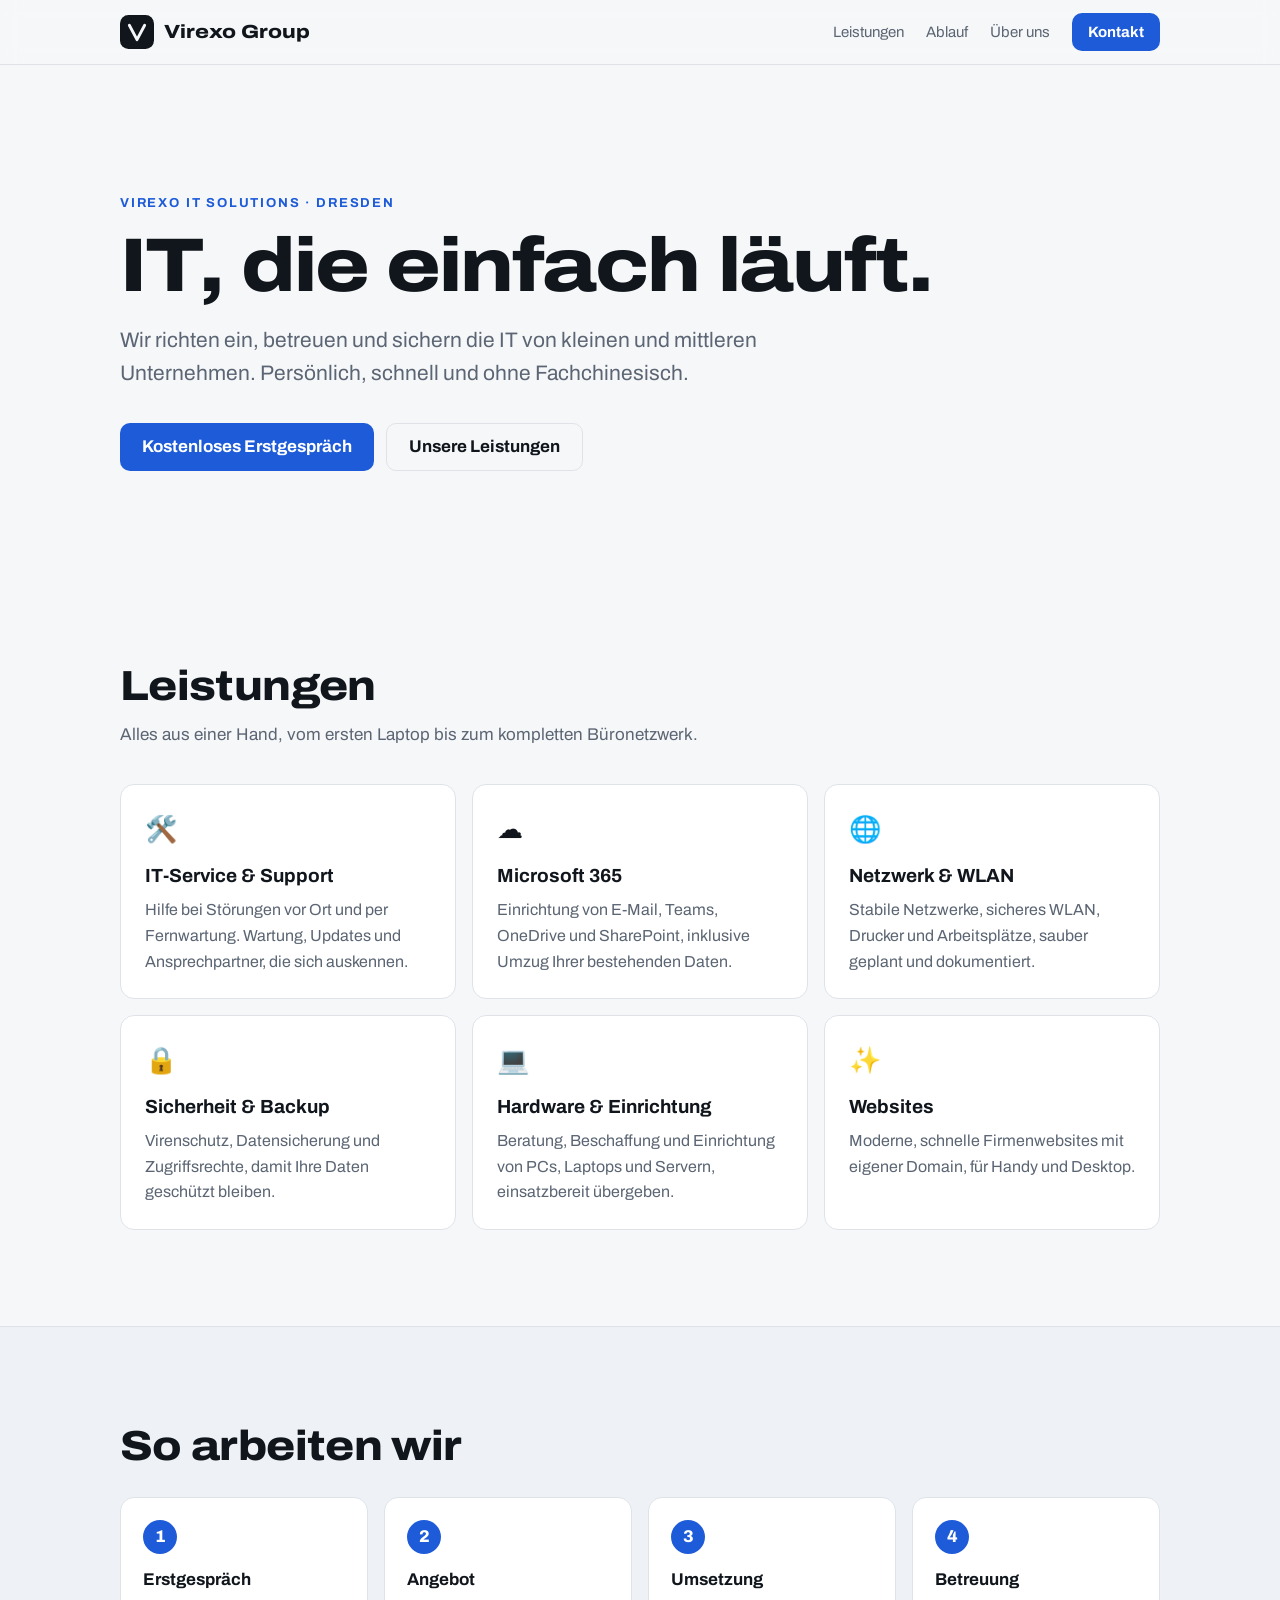
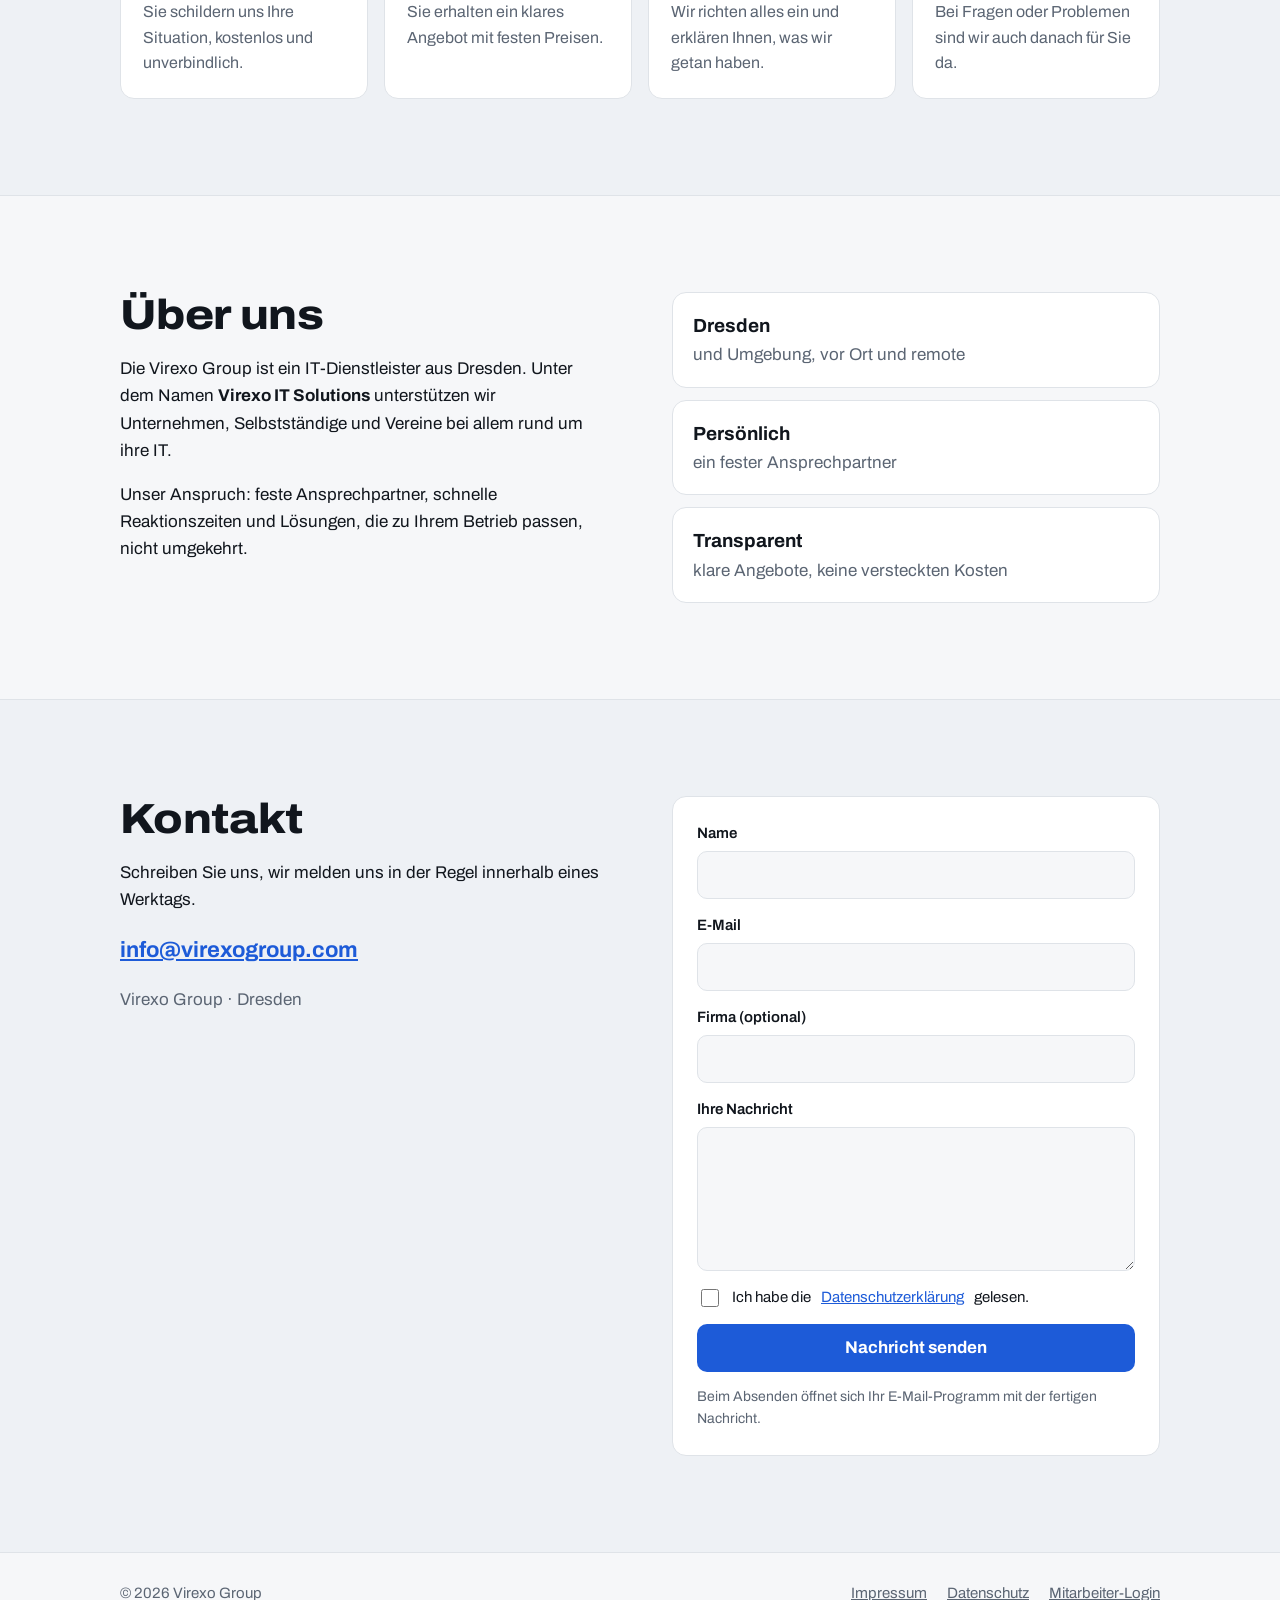
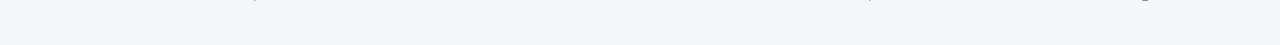
==== index.html @ 40309803 "Firmenwebsite Virexo Group Co-Authored-By: Claude Opus 5.5 <noreply@anthropic.com>" ====
<!doctype html>
<html lang="de">
<head>
<meta charset="utf-8">
<meta name="viewport" content="width=device-width, initial-scale=1">
<title>Virexo Group · IT-Lösungen aus Dresden</title>
<meta name="description" content="Virexo Group aus Dresden: IT-Service, Microsoft 365, Netzwerke und Websites für kleine und mittlere Unternehmen.">
<link rel="icon" href="data:image/svg+xml,%3Csvg xmlns='http://www.w3.org/2000/svg' viewBox='0 0 40 40'%3E%3Crect width='40' height='40' rx='10' fill='%2311161d'/%3E%3Cpath d='M11 12l9 17 9-17' fill='none' stroke='%23fff' stroke-width='3.4' stroke-linecap='round' stroke-linejoin='round'/%3E%3C/svg%3E">
<link rel="preconnect" href="https://fonts.googleapis.com"><link rel="preconnect" href="https://fonts.gstatic.com" crossorigin>
<link href="https://fonts.googleapis.com/css2?family=Archivo:wdth,wght@100..125,400..800&display=swap" rel="stylesheet">
<link rel="stylesheet" href="style.css">
</head>
<body>
<header class="nav">
  <div class="wrap nav-in">
    <a class="logo" href="#top" aria-label="Virexo Group Startseite">
      <svg viewBox="0 0 40 40" aria-hidden="true"><rect width="40" height="40" rx="10" fill="currentColor"/><path d="M11 12l9 17 9-17" fill="none" stroke="var(--bg)" stroke-width="3.4" stroke-linecap="round" stroke-linejoin="round"/></svg>
      <b>Virexo Group</b>
    </a>
    <nav aria-label="Hauptmenü">
      <a href="#leistungen">Leistungen</a>
      <a href="#ablauf">Ablauf</a>
      <a href="#ueber">Über uns</a>
      <a class="btn btn-sm" href="#kontakt">Kontakt</a>
    </nav>
  </div>
</header>

<main id="top">
  <section class="hero">
    <div class="wrap">
      <p class="eyebrow">Virexo IT Solutions · Dresden</p>
      <h1>IT, die einfach läuft.</h1>
      <p class="lead">Wir richten ein, betreuen und sichern die IT von kleinen und mittleren Unternehmen. Persönlich, schnell und ohne Fachchinesisch.</p>
      <div class="cta">
        <a class="btn" href="#kontakt">Kostenloses Erstgespräch</a>
        <a class="btn btn-ghost" href="#leistungen">Unsere Leistungen</a>
      </div>
    </div>
  </section>

  <section id="leistungen" class="sec">
    <div class="wrap">
      <h2>Leistungen</h2>
      <p class="sub">Alles aus einer Hand, vom ersten Laptop bis zum kompletten Büronetzwerk.</p>
      <div class="grid">
        <article class="card"><span class="ic" aria-hidden="true">🛠️</span><h3>IT-Service &amp; Support</h3><p>Hilfe bei Störungen vor Ort und per Fernwartung. Wartung, Updates und Ansprechpartner, die sich auskennen.</p></article>
        <article class="card"><span class="ic" aria-hidden="true">☁️</span><h3>Microsoft 365</h3><p>Einrichtung von E-Mail, Teams, OneDrive und SharePoint, inklusive Umzug Ihrer bestehenden Daten.</p></article>
        <article class="card"><span class="ic" aria-hidden="true">🌐</span><h3>Netzwerk &amp; WLAN</h3><p>Stabile Netzwerke, sicheres WLAN, Drucker und Arbeitsplätze, sauber geplant und dokumentiert.</p></article>
        <article class="card"><span class="ic" aria-hidden="true">🔒</span><h3>Sicherheit &amp; Backup</h3><p>Virenschutz, Datensicherung und Zugriffsrechte, damit Ihre Daten geschützt bleiben.</p></article>
        <article class="card"><span class="ic" aria-hidden="true">💻</span><h3>Hardware &amp; Einrichtung</h3><p>Beratung, Beschaffung und Einrichtung von PCs, Laptops und Servern, einsatzbereit übergeben.</p></article>
        <article class="card"><span class="ic" aria-hidden="true">✨</span><h3>Websites</h3><p>Moderne, schnelle Firmenwebsites mit eigener Domain, für Handy und Desktop.</p></article>
      </div>
    </div>
  </section>

  <section id="ablauf" class="sec alt">
    <div class="wrap">
      <h2>So arbeiten wir</h2>
      <ol class="steps">
        <li><b>Erstgespräch</b><span>Sie schildern uns Ihre Situation, kostenlos und unverbindlich.</span></li>
        <li><b>Angebot</b><span>Sie erhalten ein klares Angebot mit festen Preisen.</span></li>
        <li><b>Umsetzung</b><span>Wir richten alles ein und erklären Ihnen, was wir getan haben.</span></li>
        <li><b>Betreuung</b><span>Bei Fragen oder Problemen sind wir auch danach für Sie da.</span></li>
      </ol>
    </div>
  </section>

  <section id="ueber" class="sec">
    <div class="wrap split">
      <div>
        <h2>Über uns</h2>
        <p>Die Virexo Group ist ein IT-Dienstleister aus Dresden. Unter dem Namen <b>Virexo IT Solutions</b> unterstützen wir Unternehmen, Selbstständige und Vereine bei allem rund um ihre IT.</p>
        <p>Unser Anspruch: feste Ansprechpartner, schnelle Reaktionszeiten und Lösungen, die zu Ihrem Betrieb passen, nicht umgekehrt.</p>
      </div>
      <ul class="facts">
        <li><b>Dresden</b><span>und Umgebung, vor Ort und remote</span></li>
        <li><b>Persönlich</b><span>ein fester Ansprechpartner</span></li>
        <li><b>Transparent</b><span>klare Angebote, keine versteckten Kosten</span></li>
      </ul>
    </div>
  </section>

  <section id="kontakt" class="sec alt">
    <div class="wrap split">
      <div>
        <h2>Kontakt</h2>
        <p>Schreiben Sie uns, wir melden uns in der Regel innerhalb eines Werktags.</p>
        <p class="contact"><a href="mailto:info@virexogroup.com">info@virexogroup.com</a></p>
        <p class="muted">Virexo Group · Dresden</p>
      </div>
      <form id="form" class="form">
        <label>Name<input name="name" required autocomplete="name"></label>
        <label>E-Mail<input name="email" type="email" required autocomplete="email"></label>
        <label>Firma (optional)<input name="firma" autocomplete="organization"></label>
        <label>Ihre Nachricht<textarea name="nachricht" rows="5" required></textarea></label>
        <label class="check"><input type="checkbox" required> Ich habe die <a href="datenschutz.html">Datenschutzerklärung</a> gelesen.</label>
        <button class="btn" type="submit">Nachricht senden</button>
        <p class="muted small">Beim Absenden öffnet sich Ihr E-Mail-Programm mit der fertigen Nachricht.</p>
      </form>
    </div>
  </section>
</main>

<footer class="foot">
  <div class="wrap foot-in">
    <span>© <span id="jahr">2026</span> Virexo Group</span>
    <nav aria-label="Rechtliches">
      <a href="impressum.html">Impressum</a>
      <a href="datenschutz.html">Datenschutz</a>
      <a href="/office" rel="nofollow">Mitarbeiter-Login</a>
    </nav>
  </div>
</footer>

<script>
document.getElementById("jahr").textContent = new Date().getFullYear();
document.getElementById("form").addEventListener("submit", function (e) {
  e.preventDefault();
  var f = new FormData(this);
  var betreff = "Anfrage über die Website von " + f.get("name");
  var text = "Name: " + f.get("name") + "\nE-Mail: " + f.get("email") + "\nFirma: " + (f.get("firma") || "-") + "\n\n" + f.get("nachricht");
  location.href = "mailto:info@virexogroup.com?subject=" + encodeURIComponent(betreff) + "&body=" + encodeURIComponent(text);
});
</script>
</body>
</html>
---- style.css ----
:root {
  --bg: #f6f7f9; --panel: #ffffff; --ink: #11161d; --steel: #5b6573; --line: #dfe3e8;
  --it: #1d5bd8; --it-ink: #ffffff; --alt: #eef1f5;
  --font: "Archivo", "Segoe UI", system-ui, sans-serif;
  color-scheme: light;
}
@media (prefers-color-scheme: dark) {
  :root {
    --bg: #0b0e12; --panel: #141920; --ink: #eef1f5; --steel: #98a2b0; --line: #252d38;
    --it: #6ea2ff; --it-ink: #061226; --alt: #10151b; color-scheme: dark;
  }
}
*, *::before, *::after { box-sizing: border-box; }
html { scroll-behavior: smooth; scroll-padding-top: 76px; }
body { margin: 0; background: var(--bg); color: var(--ink); font: 400 17px/1.6 var(--font); -webkit-font-smoothing: antialiased; }
a { color: var(--it); }
:focus-visible { outline: 2px solid var(--it); outline-offset: 3px; }
.wrap { max-width: 1120px; margin: 0 auto; padding: 0 clamp(16px, 4vw, 40px); }

.nav { position: sticky; top: 0; z-index: 10; background: color-mix(in srgb, var(--bg) 88%, transparent); backdrop-filter: blur(10px); border-bottom: 1px solid var(--line); }
.nav-in { display: flex; align-items: center; justify-content: space-between; gap: 16px; height: 64px; }
.logo { display: flex; align-items: center; gap: 10px; color: var(--ink); text-decoration: none; }
.logo svg { width: 34px; height: 34px; }
.logo b { font-weight: 800; font-stretch: 118%; font-size: 19px; }
.nav nav { display: flex; align-items: center; gap: 22px; }
.nav nav a:not(.btn) { color: var(--steel); text-decoration: none; font-size: 15px; }
.nav nav a:not(.btn):hover { color: var(--ink); }
@media (max-width: 640px) { .nav nav a:not(.btn) { display: none; } }

.btn { display: inline-flex; align-items: center; justify-content: center; min-height: 48px; padding: 0 22px; border-radius: 10px; border: 0; background: var(--it); color: var(--it-ink); font: inherit; font-weight: 700; text-decoration: none; cursor: pointer; }
.btn:hover { filter: brightness(1.08); }
.btn-sm { min-height: 38px; padding: 0 16px; font-size: 15px; }
.btn-ghost { background: transparent; color: var(--ink); border: 1px solid var(--line); }

.hero { padding: clamp(64px, 12vw, 128px) 0 clamp(56px, 9vw, 96px); }
.eyebrow { font-size: 13px; font-weight: 700; letter-spacing: .14em; text-transform: uppercase; color: var(--it); margin: 0 0 14px; }
h1 { font-weight: 800; font-stretch: 116%; font-size: clamp(40px, 7vw, 76px); line-height: 1; letter-spacing: -.025em; margin: 0 0 20px; }
.lead { font-size: clamp(18px, 2.2vw, 21px); color: var(--steel); max-width: 56ch; margin: 0 0 32px; }
.cta { display: flex; flex-wrap: wrap; gap: 12px; }

.sec { padding: clamp(56px, 9vw, 96px) 0; }
.alt { background: var(--alt); border-block: 1px solid var(--line); }
h2 { font-weight: 800; font-stretch: 112%; font-size: clamp(30px, 4vw, 42px); line-height: 1.1; letter-spacing: -.015em; margin: 0 0 12px; }
.sub { color: var(--steel); margin: 0 0 36px; max-width: 60ch; }

.grid { display: grid; grid-template-columns: repeat(auto-fill, minmax(min(300px, 100%), 1fr)); gap: 16px; }
.card { background: var(--panel); border: 1px solid var(--line); border-radius: 14px; padding: 24px; }
.card .ic { font-size: 26px; }
.card h3 { margin: 10px 0 6px; font-size: 19px; }
.card p { margin: 0; color: var(--steel); font-size: 16px; }

.steps { list-style: none; counter-reset: s; padding: 0; margin: 28px 0 0; display: grid; grid-template-columns: repeat(auto-fit, minmax(min(220px, 100%), 1fr)); gap: 16px; }
.steps li { counter-increment: s; background: var(--panel); border: 1px solid var(--line); border-radius: 14px; padding: 22px; display: flex; flex-direction: column; gap: 6px; }
.steps li::before { content: counter(s); width: 34px; height: 34px; border-radius: 50%; background: var(--it); color: var(--it-ink); display: grid; place-items: center; font-weight: 800; margin-bottom: 6px; }
.steps span { color: var(--steel); font-size: 16px; }

.split { display: grid; grid-template-columns: repeat(auto-fit, minmax(min(380px, 100%), 1fr)); gap: clamp(28px, 5vw, 64px); align-items: start; }
.facts { list-style: none; padding: 0; margin: 0; display: grid; gap: 12px; }
.facts li { background: var(--panel); border: 1px solid var(--line); border-radius: 14px; padding: 18px 20px; display: flex; flex-direction: column; }
.facts b { font-size: 19px; }
.facts span { color: var(--steel); }

.contact { font-size: 22px; font-weight: 700; margin: 20px 0 6px; }
.muted { color: var(--steel); }
.small { font-size: 14px; margin: 0; }
.form { background: var(--panel); border: 1px solid var(--line); border-radius: 14px; padding: 24px; display: grid; gap: 14px; }
.form label { display: grid; gap: 6px; font-size: 15px; font-weight: 600; }
.form input, .form textarea { font: inherit; font-weight: 400; color: var(--ink); background: var(--bg); border: 1px solid var(--line); border-radius: 10px; padding: 11px 12px; width: 100%; }
.form input:focus, .form textarea:focus { outline: none; border-color: var(--it); }
.form .check { display: flex; gap: 10px; align-items: flex-start; font-weight: 400; }
.form .check input { width: 18px; height: 18px; margin-top: 4px; flex: none; }

.foot { padding: 28px 0 40px; color: var(--steel); font-size: 15px; }
.foot-in { display: flex; flex-wrap: wrap; justify-content: space-between; gap: 12px; }
.foot nav { display: flex; flex-wrap: wrap; gap: 20px; }
.foot a { color: var(--steel); }

.legal { padding: 56px 0 80px; max-width: 760px; }
.legal h1 { font-size: clamp(34px, 5vw, 48px); }
.legal h2 { font-size: 22px; margin-top: 32px; }
.todo { background: #fff3cd; color: #6b4e00; padding: 0 4px; border-radius: 4px; }
@media (prefers-color-scheme: dark) { .todo { background: #3a2f12; color: #f3c969; } }
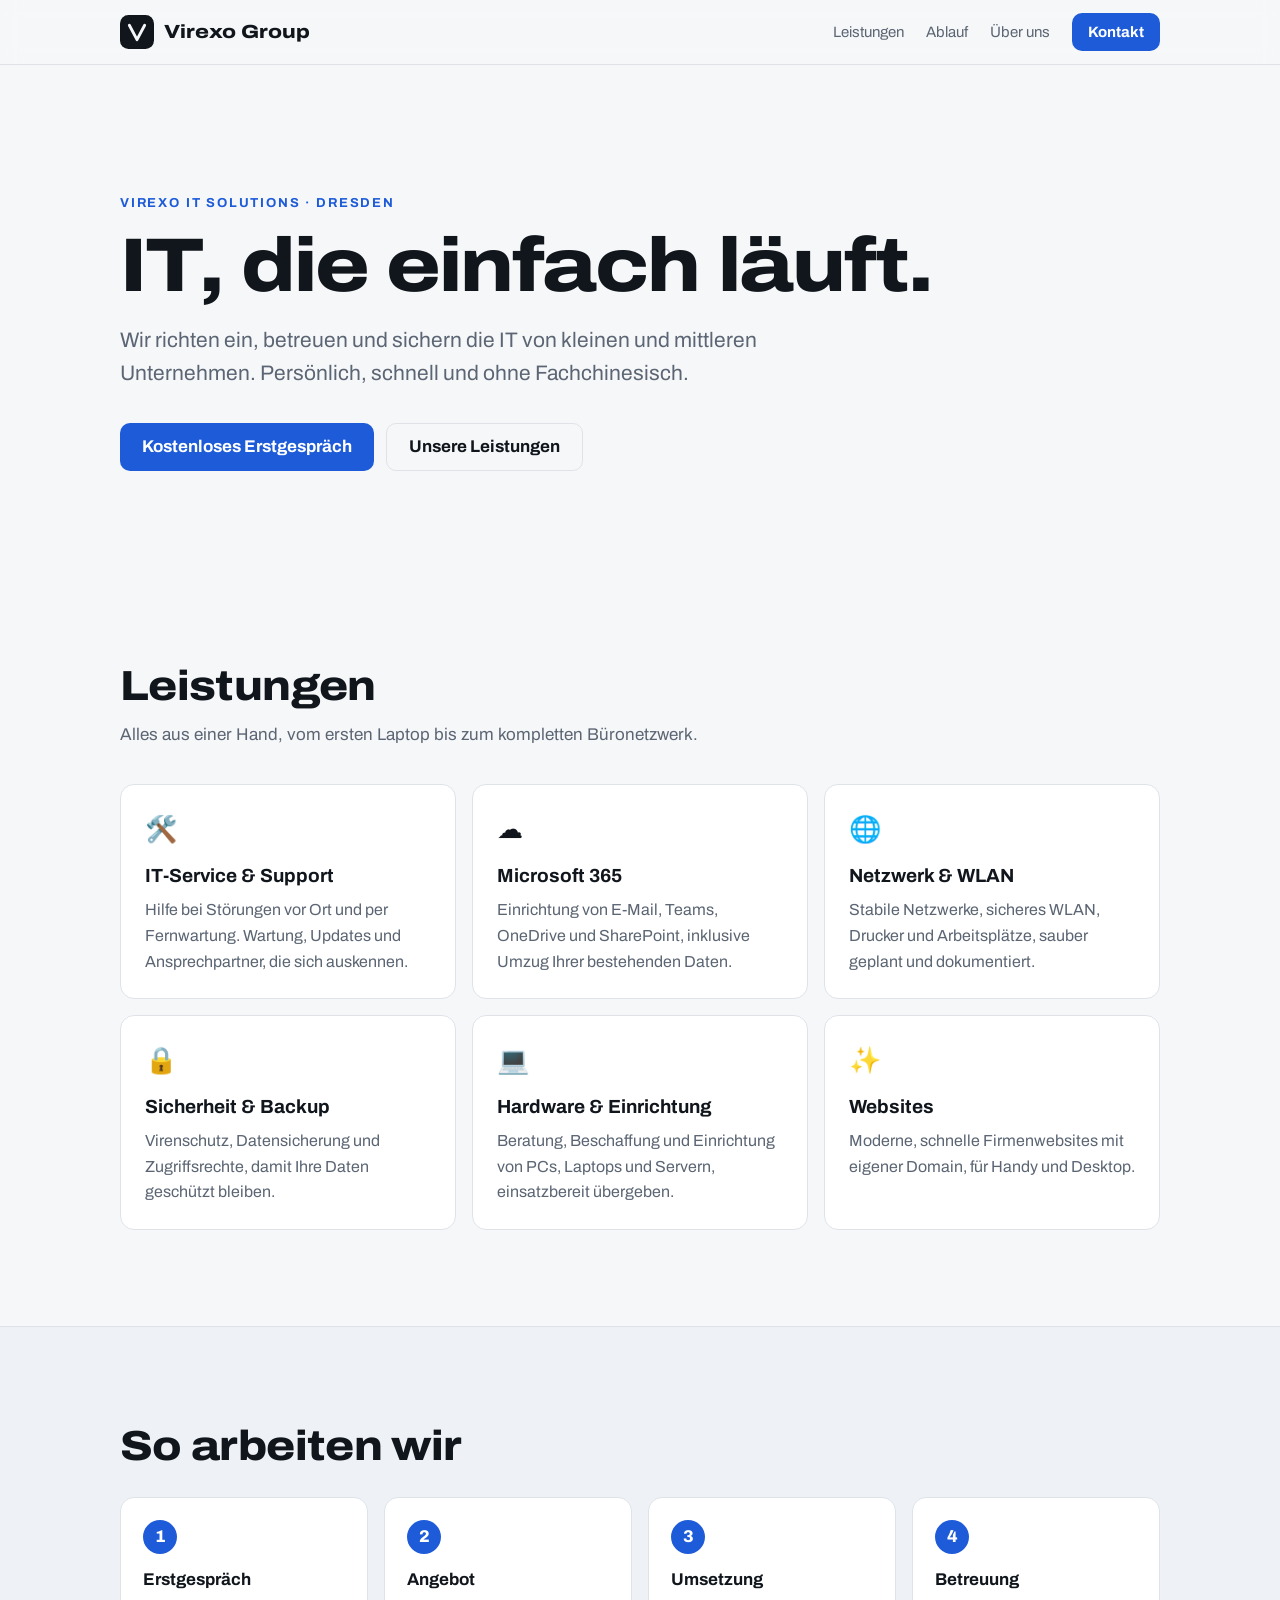
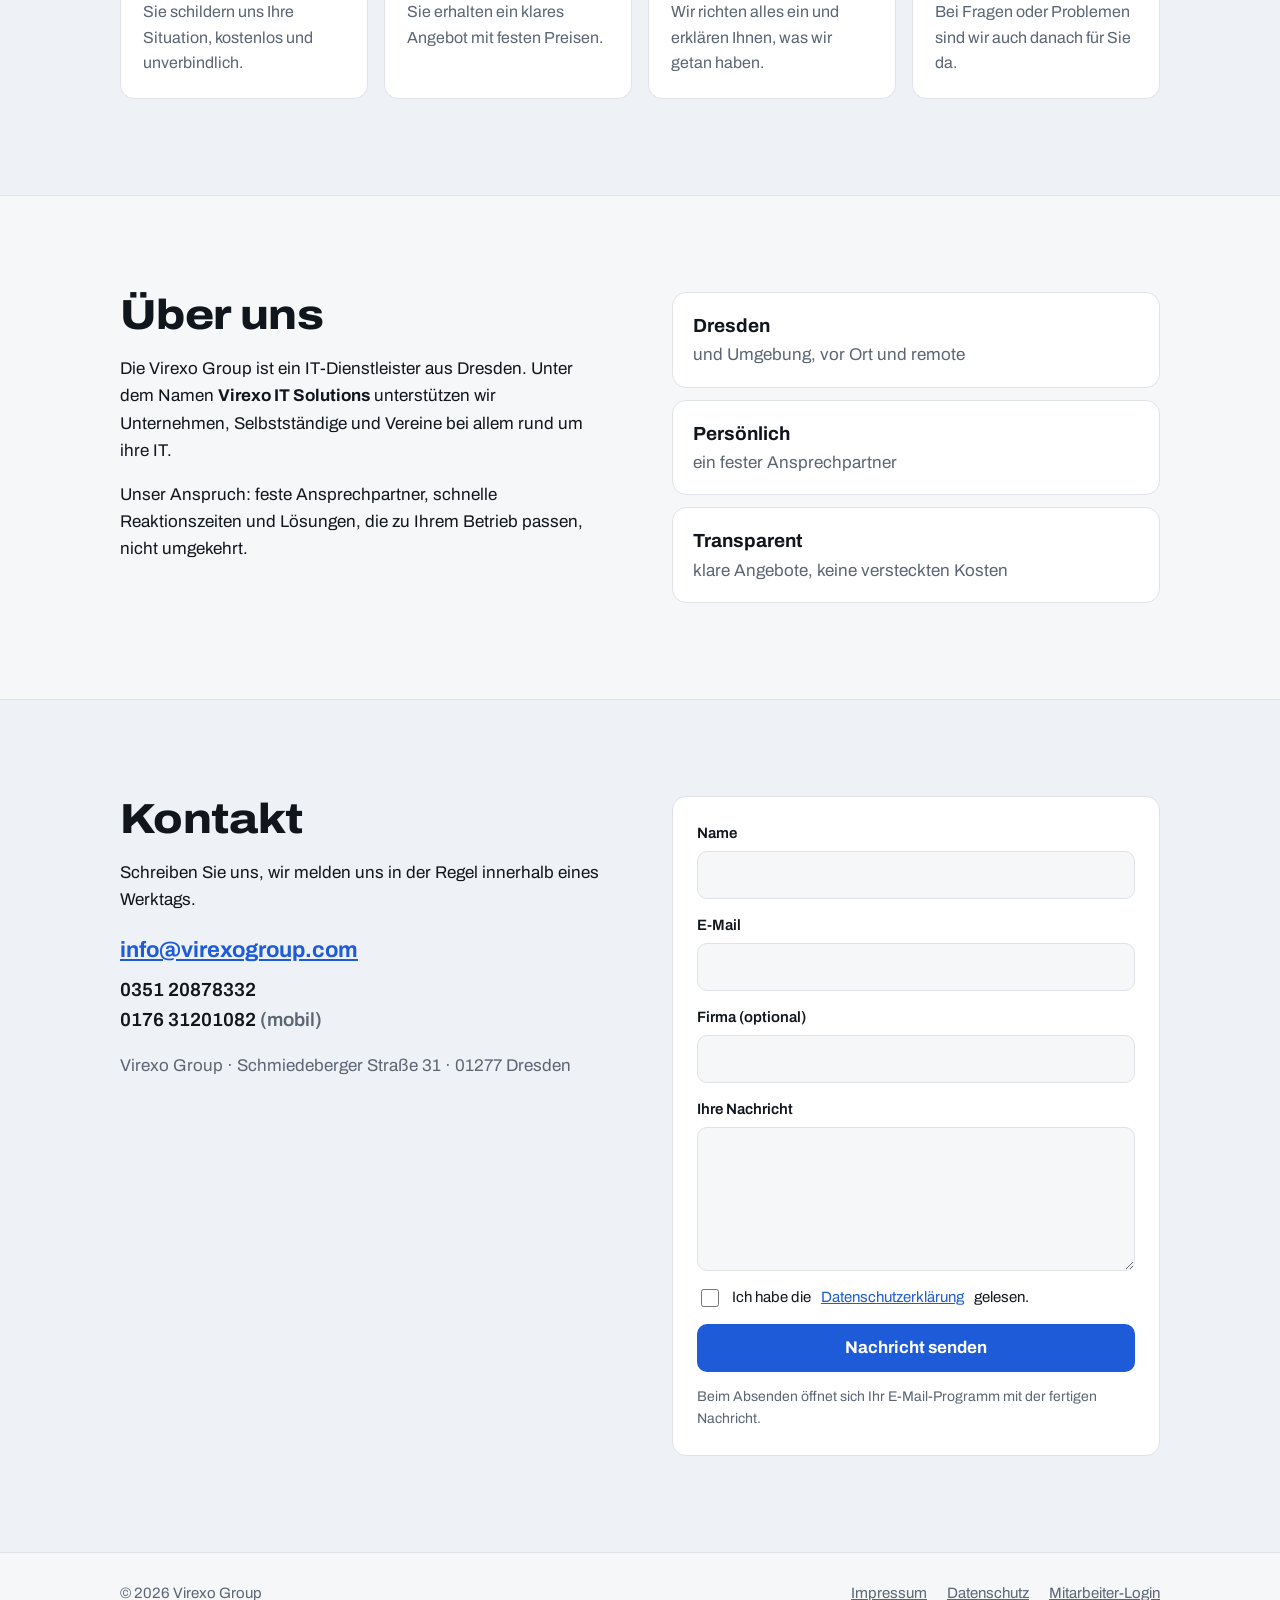
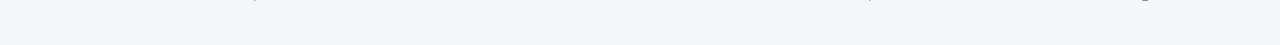
==== commit a6d06687: "Telefonnummern ergänzt Co-Authored-By: Claude Opus 5.5 <noreply@anthropic.com>" ====
--- a/index.html
+++ b/index.html
@@ -87,7 +87,8 @@
         <h2>Kontakt</h2>
         <p>Schreiben Sie uns, wir melden uns in der Regel innerhalb eines Werktags.</p>
         <p class="contact"><a href="mailto:info@virexogroup.com">info@virexogroup.com</a></p>
-        <p class="muted">Virexo Group · Dresden</p>
+        <p class="phones"><a href="tel:+4935120878332">0351 20878332</a><br><a href="tel:+4917631201082">0176 31201082</a> <span class="muted">(mobil)</span></p>
+        <p class="muted">Virexo Group · Schmiedeberger Straße 31 · 01277 Dresden</p>
       </div>
       <form id="form" class="form">
         <label>Name<input name="name" required autocomplete="name"></label>
--- a/style.css
+++ b/style.css
@@ -61,6 +61,8 @@
 .facts span { color: var(--steel); }
 
 .contact { font-size: 22px; font-weight: 700; margin: 20px 0 6px; }
+.phones { font-size: 19px; font-weight: 600; margin: 0 0 14px; }
+.phones a { color: var(--ink); text-decoration: none; }
 .muted { color: var(--steel); }
 .small { font-size: 14px; margin: 0; }
 .form { background: var(--panel); border: 1px solid var(--line); border-radius: 14px; padding: 24px; display: grid; gap: 14px; }
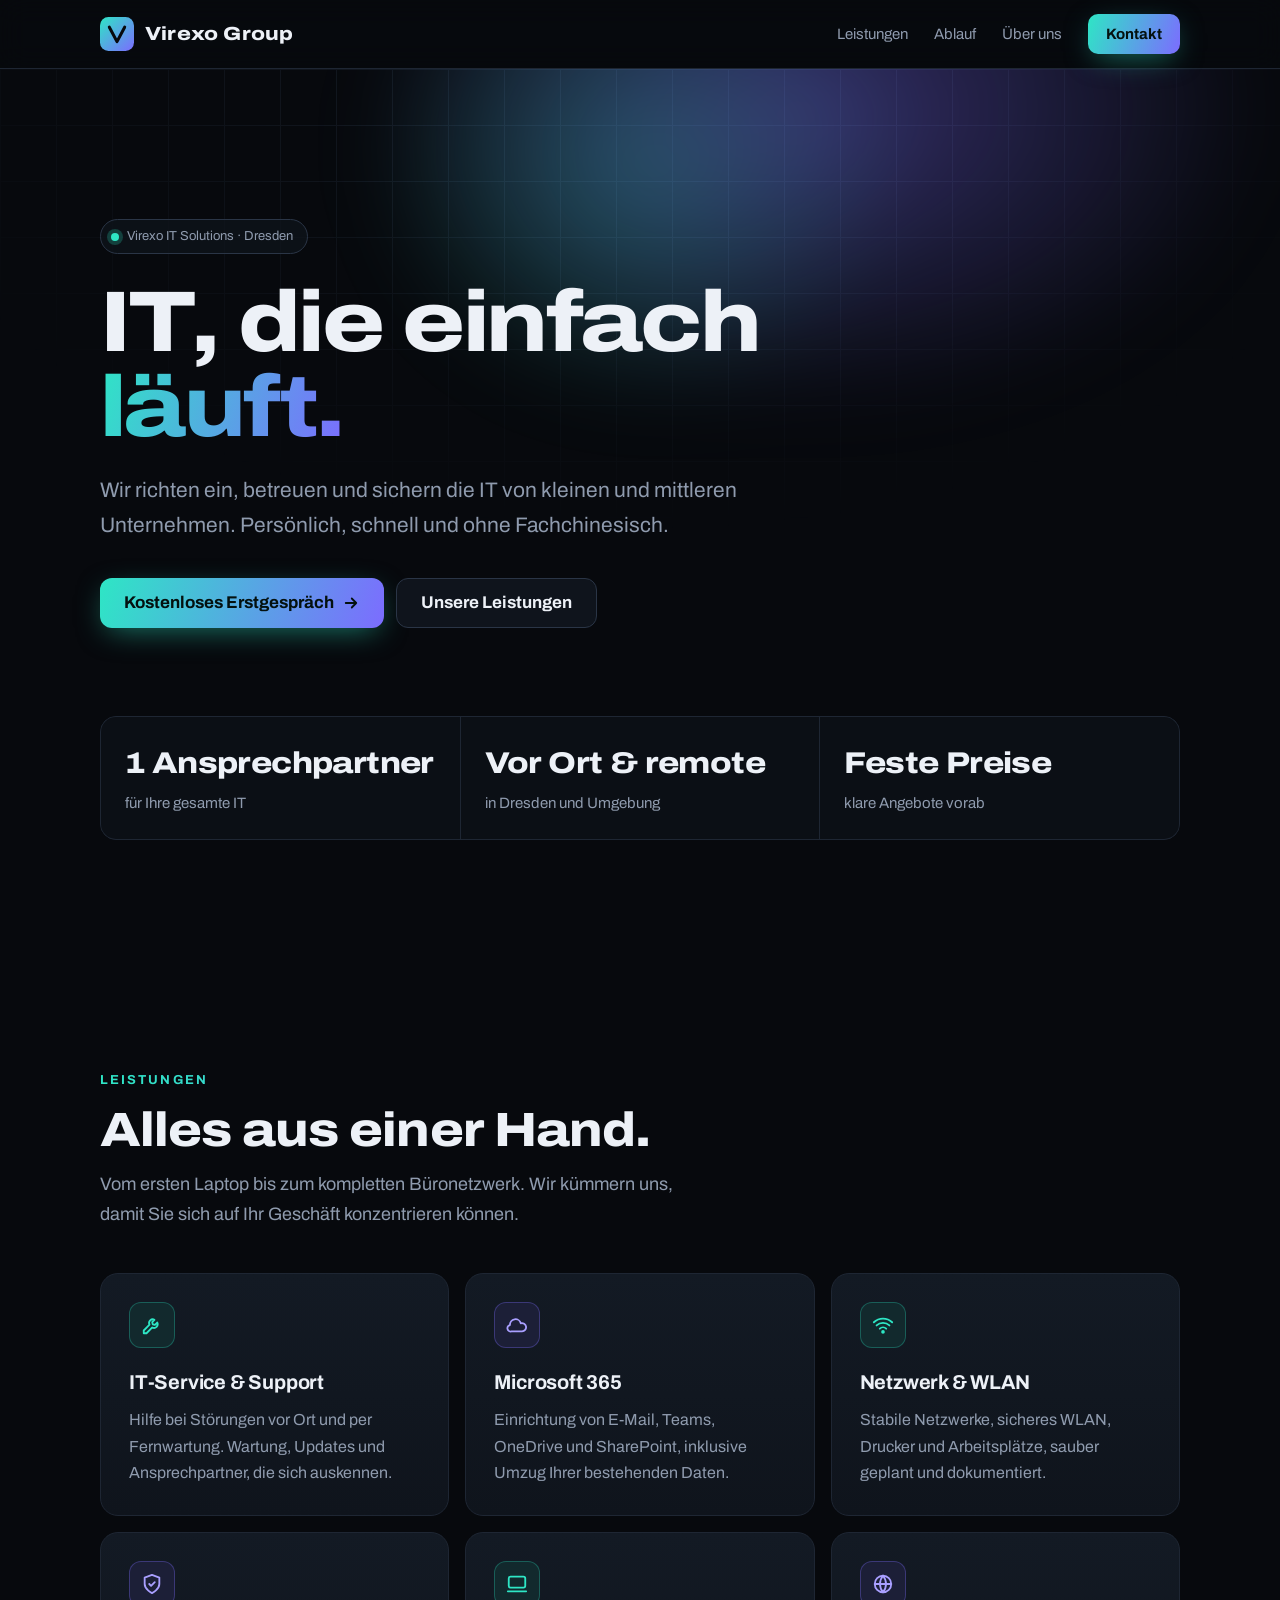
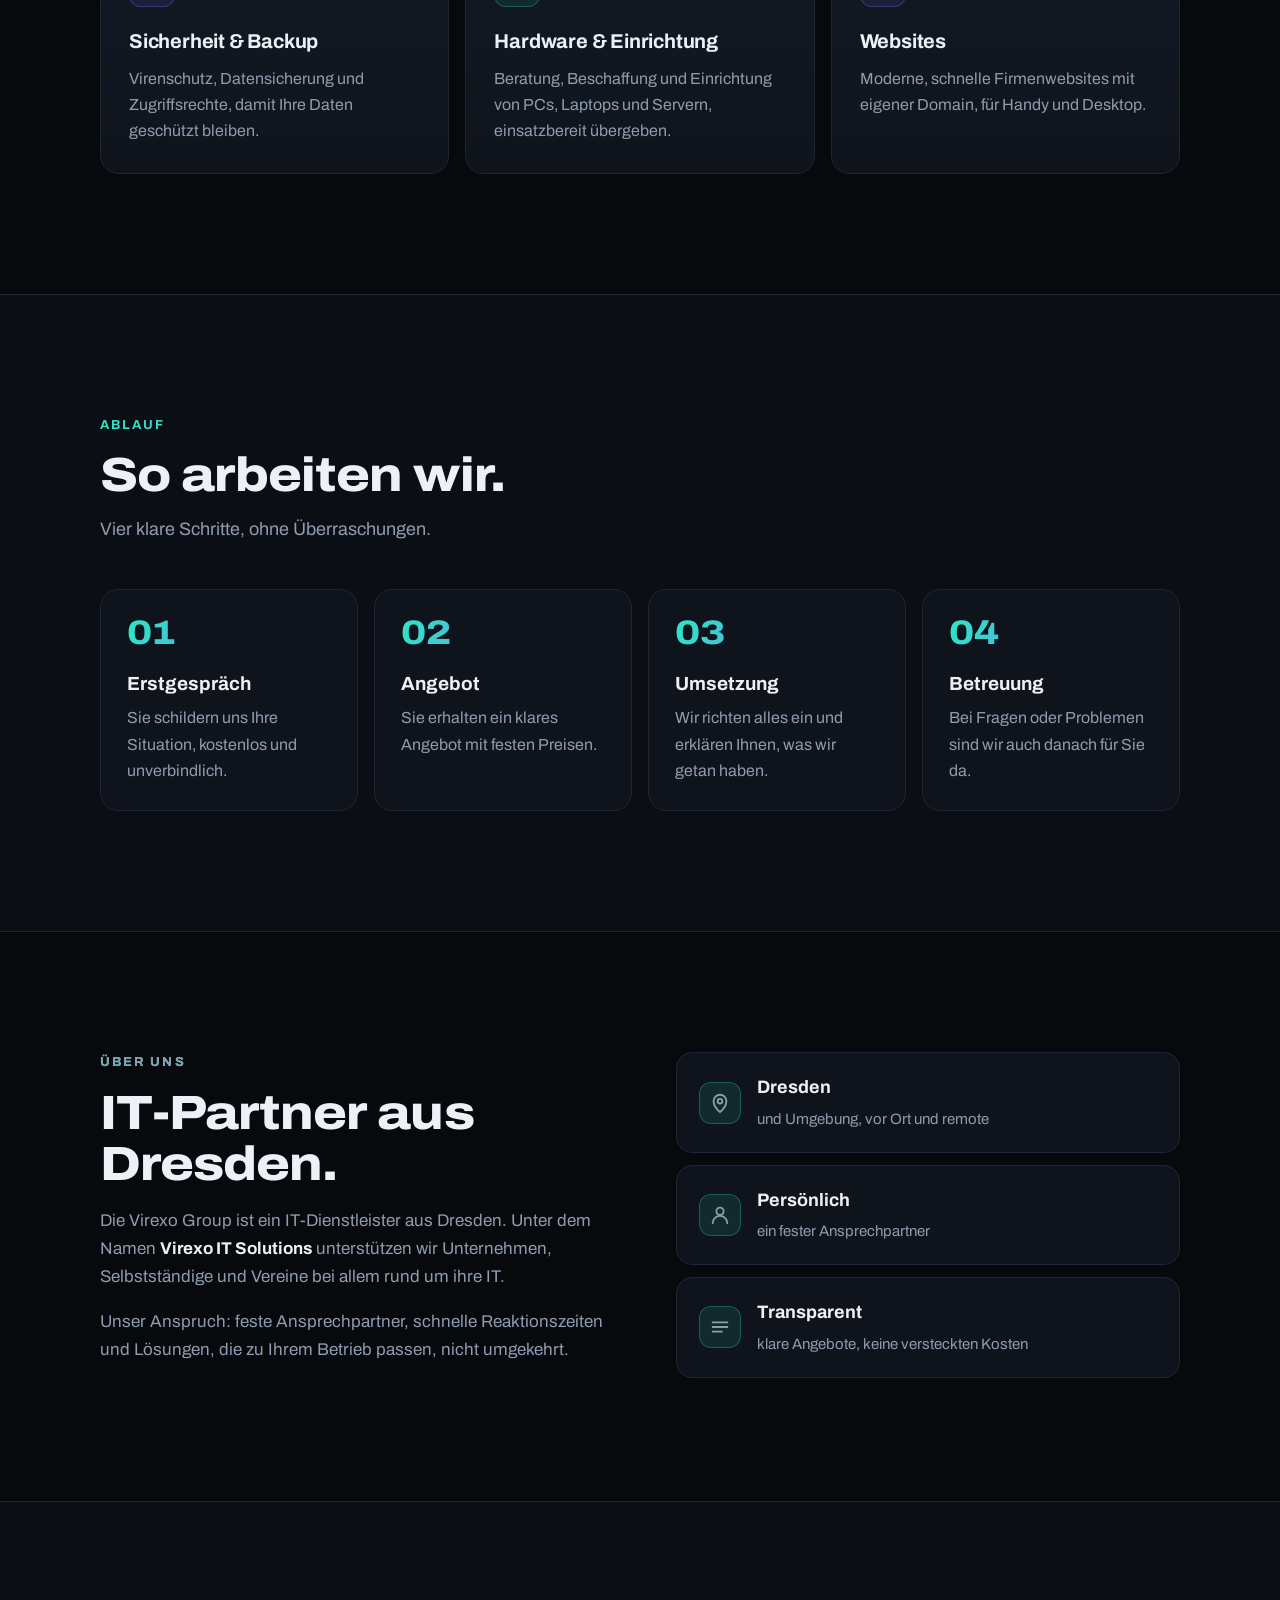
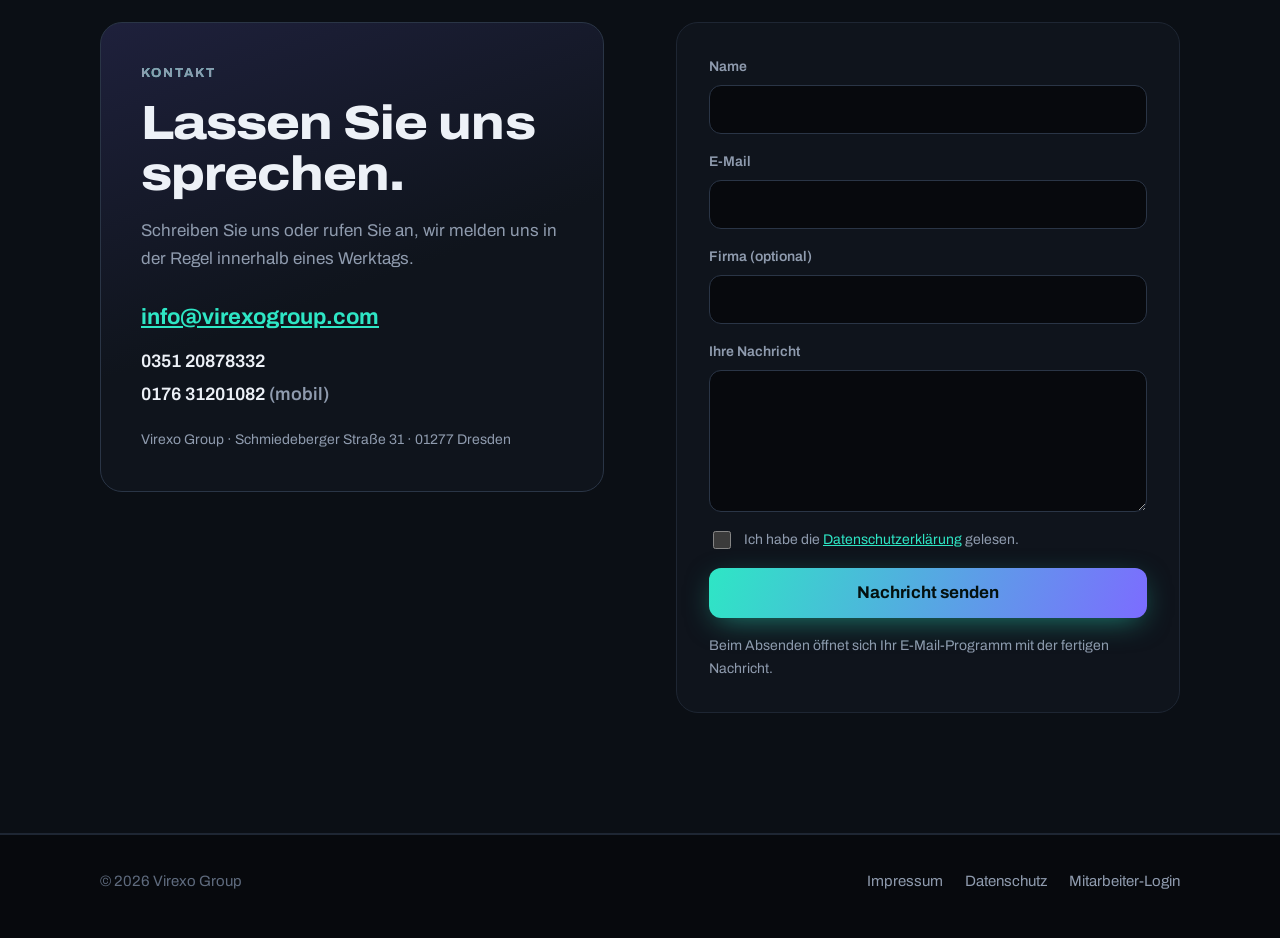
==== commit ba2663df: "Neues dunkles Design mit Türkis/Violett, SVG-Icons, Kennzahlen Co-Authored-By: Claude Opus 5.5 <nore" ====
--- a/index.html
+++ b/index.html
@@ -4,17 +4,22 @@
 <meta charset="utf-8">
 <meta name="viewport" content="width=device-width, initial-scale=1">
 <title>Virexo Group · IT-Lösungen aus Dresden</title>
-<meta name="description" content="Virexo Group aus Dresden: IT-Service, Microsoft 365, Netzwerke und Websites für kleine und mittlere Unternehmen.">
-<link rel="icon" href="data:image/svg+xml,%3Csvg xmlns='http://www.w3.org/2000/svg' viewBox='0 0 40 40'%3E%3Crect width='40' height='40' rx='10' fill='%2311161d'/%3E%3Cpath d='M11 12l9 17 9-17' fill='none' stroke='%23fff' stroke-width='3.4' stroke-linecap='round' stroke-linejoin='round'/%3E%3C/svg%3E">
+<meta name="description" content="Virexo Group aus Dresden: IT-Service, Microsoft 365, Netzwerke, Sicherheit und Websites für kleine und mittlere Unternehmen.">
+<meta name="theme-color" content="#07090d">
+<link rel="icon" href="data:image/svg+xml,%3Csvg xmlns='http://www.w3.org/2000/svg' viewBox='0 0 40 40'%3E%3Cdefs%3E%3ClinearGradient id='g' x1='0' y1='0' x2='1' y2='1'%3E%3Cstop offset='0' stop-color='%232ee6c5'/%3E%3Cstop offset='1' stop-color='%237c6cff'/%3E%3C/linearGradient%3E%3C/defs%3E%3Crect width='40' height='40' rx='10' fill='url(%23g)'/%3E%3Cpath d='M11 12l9 17 9-17' fill='none' stroke='%2307090d' stroke-width='3.6' stroke-linecap='round' stroke-linejoin='round'/%3E%3C/svg%3E">
 <link rel="preconnect" href="https://fonts.googleapis.com"><link rel="preconnect" href="https://fonts.gstatic.com" crossorigin>
 <link href="https://fonts.googleapis.com/css2?family=Archivo:wdth,wght@100..125,400..800&display=swap" rel="stylesheet">
 <link rel="stylesheet" href="style.css">
 </head>
 <body>
+<svg width="0" height="0" style="position:absolute" aria-hidden="true">
+  <defs><linearGradient id="vx-g" x1="0" y1="0" x2="1" y2="1"><stop offset="0" stop-color="#2ee6c5"/><stop offset="1" stop-color="#7c6cff"/></linearGradient></defs>
+</svg>
+
 <header class="nav">
   <div class="wrap nav-in">
     <a class="logo" href="#top" aria-label="Virexo Group Startseite">
-      <svg viewBox="0 0 40 40" aria-hidden="true"><rect width="40" height="40" rx="10" fill="currentColor"/><path d="M11 12l9 17 9-17" fill="none" stroke="var(--bg)" stroke-width="3.4" stroke-linecap="round" stroke-linejoin="round"/></svg>
+      <svg viewBox="0 0 40 40" aria-hidden="true"><rect width="40" height="40" rx="10" fill="url(#vx-g)"/><path d="M11 12l9 17 9-17" fill="none" stroke="#07090d" stroke-width="3.6" stroke-linecap="round" stroke-linejoin="round"/></svg>
       <b>Virexo Group</b>
     </a>
     <nav aria-label="Hauptmenü">
@@ -29,34 +34,55 @@
 <main id="top">
   <section class="hero">
     <div class="wrap">
-      <p class="eyebrow">Virexo IT Solutions · Dresden</p>
-      <h1>IT, die einfach läuft.</h1>
+      <p class="pill"><i></i>Virexo IT Solutions · Dresden</p>
+      <h1>IT, die einfach <span class="grad-text">läuft.</span></h1>
       <p class="lead">Wir richten ein, betreuen und sichern die IT von kleinen und mittleren Unternehmen. Persönlich, schnell und ohne Fachchinesisch.</p>
       <div class="cta">
-        <a class="btn" href="#kontakt">Kostenloses Erstgespräch</a>
+        <a class="btn" href="#kontakt">Kostenloses Erstgespräch
+          <svg width="18" height="18" viewBox="0 0 24 24" fill="none" stroke="currentColor" stroke-width="2.4" stroke-linecap="round" stroke-linejoin="round" aria-hidden="true"><path d="M5 12h14M13 6l6 6-6 6"/></svg></a>
         <a class="btn btn-ghost" href="#leistungen">Unsere Leistungen</a>
+      </div>
+      <div class="stats">
+        <div><b>1 Ansprechpartner</b><span>für Ihre gesamte IT</span></div>
+        <div><b>Vor Ort &amp; remote</b><span>in Dresden und Umgebung</span></div>
+        <div><b>Feste Preise</b><span>klare Angebote vorab</span></div>
       </div>
     </div>
   </section>
 
   <section id="leistungen" class="sec">
     <div class="wrap">
-      <h2>Leistungen</h2>
-      <p class="sub">Alles aus einer Hand, vom ersten Laptop bis zum kompletten Büronetzwerk.</p>
+      <p class="kicker grad-text">Leistungen</p>
+      <h2>Alles aus einer Hand.</h2>
+      <p class="sub">Vom ersten Laptop bis zum kompletten Büronetzwerk. Wir kümmern uns, damit Sie sich auf Ihr Geschäft konzentrieren können.</p>
       <div class="grid">
-        <article class="card"><span class="ic" aria-hidden="true">🛠️</span><h3>IT-Service &amp; Support</h3><p>Hilfe bei Störungen vor Ort und per Fernwartung. Wartung, Updates und Ansprechpartner, die sich auskennen.</p></article>
-        <article class="card"><span class="ic" aria-hidden="true">☁️</span><h3>Microsoft 365</h3><p>Einrichtung von E-Mail, Teams, OneDrive und SharePoint, inklusive Umzug Ihrer bestehenden Daten.</p></article>
-        <article class="card"><span class="ic" aria-hidden="true">🌐</span><h3>Netzwerk &amp; WLAN</h3><p>Stabile Netzwerke, sicheres WLAN, Drucker und Arbeitsplätze, sauber geplant und dokumentiert.</p></article>
-        <article class="card"><span class="ic" aria-hidden="true">🔒</span><h3>Sicherheit &amp; Backup</h3><p>Virenschutz, Datensicherung und Zugriffsrechte, damit Ihre Daten geschützt bleiben.</p></article>
-        <article class="card"><span class="ic" aria-hidden="true">💻</span><h3>Hardware &amp; Einrichtung</h3><p>Beratung, Beschaffung und Einrichtung von PCs, Laptops und Servern, einsatzbereit übergeben.</p></article>
-        <article class="card"><span class="ic" aria-hidden="true">✨</span><h3>Websites</h3><p>Moderne, schnelle Firmenwebsites mit eigener Domain, für Handy und Desktop.</p></article>
+        <article class="card">
+          <span class="ic"><svg viewBox="0 0 24 24" fill="none" stroke="currentColor" stroke-width="2" stroke-linecap="round" stroke-linejoin="round" aria-hidden="true"><path d="M14.7 6.3a4 4 0 0 0-5.4 5.4L3 18v3h3l6.3-6.3a4 4 0 0 0 5.4-5.4l-2.5 2.5-2.4-.6-.6-2.4z"/></svg></span>
+          <h3>IT-Service &amp; Support</h3><p>Hilfe bei Störungen vor Ort und per Fernwartung. Wartung, Updates und Ansprechpartner, die sich auskennen.</p></article>
+        <article class="card">
+          <span class="ic"><svg viewBox="0 0 24 24" fill="none" stroke="currentColor" stroke-width="2" stroke-linecap="round" stroke-linejoin="round" aria-hidden="true"><path d="M17.5 19a4.5 4.5 0 1 0-1.4-8.8A6 6 0 0 0 4.3 12 3.5 3.5 0 0 0 6 19z"/></svg></span>
+          <h3>Microsoft 365</h3><p>Einrichtung von E-Mail, Teams, OneDrive und SharePoint, inklusive Umzug Ihrer bestehenden Daten.</p></article>
+        <article class="card">
+          <span class="ic"><svg viewBox="0 0 24 24" fill="none" stroke="currentColor" stroke-width="2" stroke-linecap="round" stroke-linejoin="round" aria-hidden="true"><path d="M5 12.5a10 10 0 0 1 14 0M8.5 16a5 5 0 0 1 7 0M2 9a14.5 14.5 0 0 1 20 0"/><circle cx="12" cy="19.5" r="1"/></svg></span>
+          <h3>Netzwerk &amp; WLAN</h3><p>Stabile Netzwerke, sicheres WLAN, Drucker und Arbeitsplätze, sauber geplant und dokumentiert.</p></article>
+        <article class="card">
+          <span class="ic"><svg viewBox="0 0 24 24" fill="none" stroke="currentColor" stroke-width="2" stroke-linecap="round" stroke-linejoin="round" aria-hidden="true"><path d="M12 22s8-4 8-10V5l-8-3-8 3v7c0 6 8 10 8 10z"/><path d="M9 12l2 2 4-4"/></svg></span>
+          <h3>Sicherheit &amp; Backup</h3><p>Virenschutz, Datensicherung und Zugriffsrechte, damit Ihre Daten geschützt bleiben.</p></article>
+        <article class="card">
+          <span class="ic"><svg viewBox="0 0 24 24" fill="none" stroke="currentColor" stroke-width="2" stroke-linecap="round" stroke-linejoin="round" aria-hidden="true"><rect x="3" y="4" width="18" height="12" rx="2"/><path d="M2 20h20"/></svg></span>
+          <h3>Hardware &amp; Einrichtung</h3><p>Beratung, Beschaffung und Einrichtung von PCs, Laptops und Servern, einsatzbereit übergeben.</p></article>
+        <article class="card">
+          <span class="ic"><svg viewBox="0 0 24 24" fill="none" stroke="currentColor" stroke-width="2" stroke-linecap="round" stroke-linejoin="round" aria-hidden="true"><circle cx="12" cy="12" r="9"/><path d="M3 12h18M12 3a14 14 0 0 1 0 18M12 3a14 14 0 0 0 0 18"/></svg></span>
+          <h3>Websites</h3><p>Moderne, schnelle Firmenwebsites mit eigener Domain, für Handy und Desktop.</p></article>
       </div>
     </div>
   </section>
 
   <section id="ablauf" class="sec alt">
     <div class="wrap">
-      <h2>So arbeiten wir</h2>
+      <p class="kicker grad-text">Ablauf</p>
+      <h2>So arbeiten wir.</h2>
+      <p class="sub">Vier klare Schritte, ohne Überraschungen.</p>
       <ol class="steps">
         <li><b>Erstgespräch</b><span>Sie schildern uns Ihre Situation, kostenlos und unverbindlich.</span></li>
         <li><b>Angebot</b><span>Sie erhalten ein klares Angebot mit festen Preisen.</span></li>
@@ -69,33 +95,35 @@
   <section id="ueber" class="sec">
     <div class="wrap split">
       <div>
-        <h2>Über uns</h2>
+        <p class="kicker grad-text">Über uns</p>
+        <h2>IT-Partner aus Dresden.</h2>
         <p>Die Virexo Group ist ein IT-Dienstleister aus Dresden. Unter dem Namen <b>Virexo IT Solutions</b> unterstützen wir Unternehmen, Selbstständige und Vereine bei allem rund um ihre IT.</p>
         <p>Unser Anspruch: feste Ansprechpartner, schnelle Reaktionszeiten und Lösungen, die zu Ihrem Betrieb passen, nicht umgekehrt.</p>
       </div>
       <ul class="facts">
-        <li><b>Dresden</b><span>und Umgebung, vor Ort und remote</span></li>
-        <li><b>Persönlich</b><span>ein fester Ansprechpartner</span></li>
-        <li><b>Transparent</b><span>klare Angebote, keine versteckten Kosten</span></li>
+        <li><span class="ic"><svg viewBox="0 0 24 24" fill="none" stroke="currentColor" stroke-width="2" stroke-linecap="round" stroke-linejoin="round" aria-hidden="true"><path d="M12 22s7-6.2 7-12a7 7 0 0 0-14 0c0 5.8 7 12 7 12z"/><circle cx="12" cy="10" r="2.5"/></svg></span><b>Dresden</b><span>und Umgebung, vor Ort und remote</span></li>
+        <li><span class="ic"><svg viewBox="0 0 24 24" fill="none" stroke="currentColor" stroke-width="2" stroke-linecap="round" stroke-linejoin="round" aria-hidden="true"><circle cx="12" cy="8" r="4"/><path d="M4 21a8 8 0 0 1 16 0"/></svg></span><b>Persönlich</b><span>ein fester Ansprechpartner</span></li>
+        <li><span class="ic"><svg viewBox="0 0 24 24" fill="none" stroke="currentColor" stroke-width="2" stroke-linecap="round" stroke-linejoin="round" aria-hidden="true"><path d="M4 7h16M4 12h16M4 17h10"/></svg></span><b>Transparent</b><span>klare Angebote, keine versteckten Kosten</span></li>
       </ul>
     </div>
   </section>
 
   <section id="kontakt" class="sec alt">
     <div class="wrap split">
-      <div>
-        <h2>Kontakt</h2>
-        <p>Schreiben Sie uns, wir melden uns in der Regel innerhalb eines Werktags.</p>
+      <div class="contact-card">
+        <p class="kicker grad-text">Kontakt</p>
+        <h2>Lassen Sie uns sprechen.</h2>
+        <p class="muted">Schreiben Sie uns oder rufen Sie an, wir melden uns in der Regel innerhalb eines Werktags.</p>
         <p class="contact"><a href="mailto:info@virexogroup.com">info@virexogroup.com</a></p>
         <p class="phones"><a href="tel:+4935120878332">0351 20878332</a><br><a href="tel:+4917631201082">0176 31201082</a> <span class="muted">(mobil)</span></p>
-        <p class="muted">Virexo Group · Schmiedeberger Straße 31 · 01277 Dresden</p>
+        <p class="muted small">Virexo Group · Schmiedeberger Straße 31 · 01277 Dresden</p>
       </div>
       <form id="form" class="form">
         <label>Name<input name="name" required autocomplete="name"></label>
         <label>E-Mail<input name="email" type="email" required autocomplete="email"></label>
         <label>Firma (optional)<input name="firma" autocomplete="organization"></label>
         <label>Ihre Nachricht<textarea name="nachricht" rows="5" required></textarea></label>
-        <label class="check"><input type="checkbox" required> Ich habe die <a href="datenschutz.html">Datenschutzerklärung</a> gelesen.</label>
+        <label class="check"><input type="checkbox" required> <span>Ich habe die <a href="datenschutz.html">Datenschutzerklärung</a> gelesen.</span></label>
         <button class="btn" type="submit">Nachricht senden</button>
         <p class="muted small">Beim Absenden öffnet sich Ihr E-Mail-Programm mit der fertigen Nachricht.</p>
       </form>
--- a/style.css
+++ b/style.css
@@ -1,84 +1,132 @@
 :root {
-  --bg: #f6f7f9; --panel: #ffffff; --ink: #11161d; --steel: #5b6573; --line: #dfe3e8;
-  --it: #1d5bd8; --it-ink: #ffffff; --alt: #eef1f5;
+  --bg: #07090d;
+  --bg-2: #0b0f15;
+  --panel: #0f141c;
+  --panel-2: #131a24;
+  --line: #1e2633;
+  --line-2: #2a3546;
+  --ink: #edf1f7;
+  --steel: #8f9bae;
+  --dim: #5f6b7e;
+  --a1: #2ee6c5;           /* Türkis */
+  --a2: #7c6cff;           /* Violett */
+  --grad: linear-gradient(110deg, var(--a1), var(--a2));
+  --btn-ink: #04110f;
   --font: "Archivo", "Segoe UI", system-ui, sans-serif;
-  color-scheme: light;
-}
-@media (prefers-color-scheme: dark) {
-  :root {
-    --bg: #0b0e12; --panel: #141920; --ink: #eef1f5; --steel: #98a2b0; --line: #252d38;
-    --it: #6ea2ff; --it-ink: #061226; --alt: #10151b; color-scheme: dark;
-  }
+  color-scheme: dark;
 }
 *, *::before, *::after { box-sizing: border-box; }
-html { scroll-behavior: smooth; scroll-padding-top: 76px; }
-body { margin: 0; background: var(--bg); color: var(--ink); font: 400 17px/1.6 var(--font); -webkit-font-smoothing: antialiased; }
-a { color: var(--it); }
-:focus-visible { outline: 2px solid var(--it); outline-offset: 3px; }
-.wrap { max-width: 1120px; margin: 0 auto; padding: 0 clamp(16px, 4vw, 40px); }
+html { scroll-behavior: smooth; scroll-padding-top: 80px; }
+body { margin: 0; background: var(--bg); color: var(--ink); font: 400 17px/1.65 var(--font); -webkit-font-smoothing: antialiased; }
+a { color: var(--a1); }
+::selection { background: color-mix(in srgb, var(--a2) 45%, transparent); }
+:focus-visible { outline: 2px solid var(--a1); outline-offset: 3px; border-radius: 4px; }
+.wrap { max-width: 1160px; margin: 0 auto; padding: 0 clamp(16px, 4vw, 40px); }
+.grad-text { background: var(--grad); -webkit-background-clip: text; background-clip: text; color: transparent; }
 
-.nav { position: sticky; top: 0; z-index: 10; background: color-mix(in srgb, var(--bg) 88%, transparent); backdrop-filter: blur(10px); border-bottom: 1px solid var(--line); }
-.nav-in { display: flex; align-items: center; justify-content: space-between; gap: 16px; height: 64px; }
-.logo { display: flex; align-items: center; gap: 10px; color: var(--ink); text-decoration: none; }
-.logo svg { width: 34px; height: 34px; }
-.logo b { font-weight: 800; font-stretch: 118%; font-size: 19px; }
-.nav nav { display: flex; align-items: center; gap: 22px; }
-.nav nav a:not(.btn) { color: var(--steel); text-decoration: none; font-size: 15px; }
+/* Navigation */
+.nav { position: sticky; top: 0; z-index: 20; background: color-mix(in srgb, var(--bg) 78%, transparent); backdrop-filter: blur(14px) saturate(140%); border-bottom: 1px solid var(--line); }
+.nav-in { display: flex; align-items: center; justify-content: space-between; gap: 16px; height: 68px; }
+.logo { display: flex; align-items: center; gap: 11px; color: var(--ink); text-decoration: none; }
+.logo svg { width: 34px; height: 34px; flex: none; }
+.logo b { font-weight: 800; font-stretch: 118%; font-size: 19px; letter-spacing: .01em; }
+.nav nav { display: flex; align-items: center; gap: 26px; }
+.nav nav a:not(.btn) { color: var(--steel); text-decoration: none; font-size: 15px; transition: color .15s; }
 .nav nav a:not(.btn):hover { color: var(--ink); }
-@media (max-width: 640px) { .nav nav a:not(.btn) { display: none; } }
+@media (max-width: 700px) { .nav nav a:not(.btn) { display: none; } }
 
-.btn { display: inline-flex; align-items: center; justify-content: center; min-height: 48px; padding: 0 22px; border-radius: 10px; border: 0; background: var(--it); color: var(--it-ink); font: inherit; font-weight: 700; text-decoration: none; cursor: pointer; }
-.btn:hover { filter: brightness(1.08); }
-.btn-sm { min-height: 38px; padding: 0 16px; font-size: 15px; }
-.btn-ghost { background: transparent; color: var(--ink); border: 1px solid var(--line); }
+/* Buttons */
+.btn { position: relative; display: inline-flex; align-items: center; justify-content: center; gap: 8px; min-height: 50px; padding: 0 24px; border-radius: 12px; border: 0; background: var(--grad); color: var(--btn-ink); font: inherit; font-weight: 700; text-decoration: none; cursor: pointer; box-shadow: 0 8px 30px -8px color-mix(in srgb, var(--a1) 55%, transparent); transition: transform .15s, box-shadow .15s; }
+.btn:hover { transform: translateY(-1px); box-shadow: 0 12px 36px -8px color-mix(in srgb, var(--a2) 60%, transparent); }
+.btn-sm { min-height: 40px; padding: 0 18px; font-size: 15px; border-radius: 10px; }
+.btn-ghost { background: var(--panel); color: var(--ink); border: 1px solid var(--line-2); box-shadow: none; }
+.btn-ghost:hover { border-color: var(--steel); box-shadow: none; }
 
-.hero { padding: clamp(64px, 12vw, 128px) 0 clamp(56px, 9vw, 96px); }
-.eyebrow { font-size: 13px; font-weight: 700; letter-spacing: .14em; text-transform: uppercase; color: var(--it); margin: 0 0 14px; }
-h1 { font-weight: 800; font-stretch: 116%; font-size: clamp(40px, 7vw, 76px); line-height: 1; letter-spacing: -.025em; margin: 0 0 20px; }
-.lead { font-size: clamp(18px, 2.2vw, 21px); color: var(--steel); max-width: 56ch; margin: 0 0 32px; }
+/* Hero */
+.hero { position: relative; overflow: hidden; padding: clamp(80px, 13vw, 150px) 0 clamp(64px, 10vw, 110px); isolation: isolate; }
+.hero::before { content: ""; position: absolute; inset: 0; z-index: -2;
+  background-image: linear-gradient(var(--line) 1px, transparent 1px), linear-gradient(90deg, var(--line) 1px, transparent 1px);
+  background-size: 56px 56px; opacity: .45;
+  mask-image: radial-gradient(ellipse 80% 70% at 50% 0%, #000 30%, transparent 75%);
+  -webkit-mask-image: radial-gradient(ellipse 80% 70% at 50% 0%, #000 30%, transparent 75%); }
+.hero::after { content: ""; position: absolute; z-index: -1; width: 900px; height: 600px; left: 50%; top: -260px; transform: translateX(-30%);
+  background: radial-gradient(closest-side, color-mix(in srgb, var(--a2) 38%, transparent), transparent),
+              radial-gradient(closest-side at 30% 60%, color-mix(in srgb, var(--a1) 30%, transparent), transparent);
+  filter: blur(40px); pointer-events: none; }
+.pill { display: inline-flex; align-items: center; gap: 8px; padding: 6px 14px 6px 10px; border: 1px solid var(--line-2); border-radius: 999px; background: color-mix(in srgb, var(--panel) 70%, transparent); font-size: 13px; color: var(--steel); margin: 0 0 26px; }
+.pill i { width: 8px; height: 8px; border-radius: 50%; background: var(--a1); box-shadow: 0 0 0 4px color-mix(in srgb, var(--a1) 22%, transparent); }
+h1 { font-weight: 800; font-stretch: 118%; font-size: clamp(42px, 7.6vw, 86px); line-height: .98; letter-spacing: -.03em; margin: 0 0 24px; max-width: 14ch; }
+.lead { font-size: clamp(18px, 2.1vw, 21px); color: var(--steel); max-width: 58ch; margin: 0 0 36px; }
 .cta { display: flex; flex-wrap: wrap; gap: 12px; }
+.stats { display: grid; grid-template-columns: repeat(auto-fit, minmax(min(180px, 100%), 1fr)); gap: 1px; margin-top: clamp(56px, 8vw, 88px); background: var(--line); border: 1px solid var(--line); border-radius: 16px; overflow: hidden; }
+.stats div { background: var(--bg-2); padding: 22px 24px; }
+.stats b { display: block; font-size: 30px; font-weight: 800; font-stretch: 115%; letter-spacing: -.02em; }
+.stats span { color: var(--steel); font-size: 15px; }
+@media (max-width: 520px) { .stats b { font-size: 22px; } .stats div { padding: 18px 20px; } }
 
-.sec { padding: clamp(56px, 9vw, 96px) 0; }
-.alt { background: var(--alt); border-block: 1px solid var(--line); }
-h2 { font-weight: 800; font-stretch: 112%; font-size: clamp(30px, 4vw, 42px); line-height: 1.1; letter-spacing: -.015em; margin: 0 0 12px; }
-.sub { color: var(--steel); margin: 0 0 36px; max-width: 60ch; }
+/* Sektionen */
+.sec { padding: clamp(72px, 10vw, 120px) 0; position: relative; }
+.alt { background: var(--bg-2); border-block: 1px solid var(--line); }
+.kicker { font-size: 13px; font-weight: 700; letter-spacing: .16em; text-transform: uppercase; margin: 0 0 14px; }
+h2 { font-weight: 800; font-stretch: 114%; font-size: clamp(32px, 4.4vw, 48px); line-height: 1.06; letter-spacing: -.02em; margin: 0 0 14px; }
+.sub { color: var(--steel); margin: 0 0 44px; max-width: 60ch; font-size: 18px; }
 
-.grid { display: grid; grid-template-columns: repeat(auto-fill, minmax(min(300px, 100%), 1fr)); gap: 16px; }
-.card { background: var(--panel); border: 1px solid var(--line); border-radius: 14px; padding: 24px; }
-.card .ic { font-size: 26px; }
-.card h3 { margin: 10px 0 6px; font-size: 19px; }
+/* Karten */
+.grid { display: grid; grid-template-columns: repeat(auto-fill, minmax(min(320px, 100%), 1fr)); gap: 16px; }
+.card { position: relative; background: linear-gradient(180deg, var(--panel-2), var(--panel)); border: 1px solid var(--line); border-radius: 18px; padding: 28px; transition: border-color .2s, transform .2s; }
+.card:hover { border-color: var(--line-2); transform: translateY(-2px); }
+.card::before { content: ""; position: absolute; inset: 0 28px auto; height: 1px; background: var(--grad); opacity: 0; transition: opacity .2s; }
+.card:hover::before { opacity: .9; }
+.ic { width: 46px; height: 46px; border-radius: 12px; display: grid; place-items: center; background: color-mix(in srgb, var(--a1) 10%, var(--panel)); border: 1px solid color-mix(in srgb, var(--a1) 28%, transparent); color: var(--a1); }
+.card:nth-child(even) .ic { background: color-mix(in srgb, var(--a2) 12%, var(--panel)); border-color: color-mix(in srgb, var(--a2) 32%, transparent); color: #a99fff; }
+.ic svg { width: 22px; height: 22px; }
+.card h3 { margin: 18px 0 8px; font-size: 20px; font-weight: 700; letter-spacing: -.01em; }
 .card p { margin: 0; color: var(--steel); font-size: 16px; }
 
-.steps { list-style: none; counter-reset: s; padding: 0; margin: 28px 0 0; display: grid; grid-template-columns: repeat(auto-fit, minmax(min(220px, 100%), 1fr)); gap: 16px; }
-.steps li { counter-increment: s; background: var(--panel); border: 1px solid var(--line); border-radius: 14px; padding: 22px; display: flex; flex-direction: column; gap: 6px; }
-.steps li::before { content: counter(s); width: 34px; height: 34px; border-radius: 50%; background: var(--it); color: var(--it-ink); display: grid; place-items: center; font-weight: 800; margin-bottom: 6px; }
+/* Ablauf */
+.steps { list-style: none; counter-reset: s; padding: 0; margin: 0; display: grid; grid-template-columns: repeat(auto-fit, minmax(min(240px, 100%), 1fr)); gap: 16px; }
+.steps li { counter-increment: s; background: var(--panel); border: 1px solid var(--line); border-radius: 18px; padding: 26px; display: flex; flex-direction: column; gap: 6px; }
+.steps li::before { content: "0" counter(s); font-weight: 800; font-stretch: 118%; font-size: 34px; line-height: 1; background: var(--grad); -webkit-background-clip: text; background-clip: text; color: transparent; margin-bottom: 12px; }
+.steps b { font-size: 19px; }
 .steps span { color: var(--steel); font-size: 16px; }
 
-.split { display: grid; grid-template-columns: repeat(auto-fit, minmax(min(380px, 100%), 1fr)); gap: clamp(28px, 5vw, 64px); align-items: start; }
+/* Über uns */
+.split { display: grid; grid-template-columns: repeat(auto-fit, minmax(min(400px, 100%), 1fr)); gap: clamp(32px, 6vw, 72px); align-items: start; }
+.split p { color: var(--steel); }
+.split p b { color: var(--ink); }
 .facts { list-style: none; padding: 0; margin: 0; display: grid; gap: 12px; }
-.facts li { background: var(--panel); border: 1px solid var(--line); border-radius: 14px; padding: 18px 20px; display: flex; flex-direction: column; }
-.facts b { font-size: 19px; }
-.facts span { color: var(--steel); }
+.facts li { background: var(--panel); border: 1px solid var(--line); border-radius: 16px; padding: 20px 22px; display: grid; grid-template-columns: auto 1fr; gap: 4px 16px; align-items: center; }
+.facts .ic { grid-row: span 2; width: 42px; height: 42px; }
+.facts b { font-size: 18px; }
+.facts span { color: var(--steel); font-size: 15px; }
 
-.contact { font-size: 22px; font-weight: 700; margin: 20px 0 6px; }
-.phones { font-size: 19px; font-weight: 600; margin: 0 0 14px; }
+/* Kontakt */
+.contact-card { background: linear-gradient(160deg, color-mix(in srgb, var(--a2) 14%, var(--panel)), var(--panel) 55%); border: 1px solid var(--line-2); border-radius: 22px; padding: clamp(24px, 4vw, 40px); }
+.contact { font-size: 22px; font-weight: 700; margin: 26px 0 10px; }
+.phones { font-size: 18px; font-weight: 600; margin: 0 0 18px; line-height: 1.8; }
 .phones a { color: var(--ink); text-decoration: none; }
+.phones a:hover { color: var(--a1); }
 .muted { color: var(--steel); }
 .small { font-size: 14px; margin: 0; }
-.form { background: var(--panel); border: 1px solid var(--line); border-radius: 14px; padding: 24px; display: grid; gap: 14px; }
-.form label { display: grid; gap: 6px; font-size: 15px; font-weight: 600; }
-.form input, .form textarea { font: inherit; font-weight: 400; color: var(--ink); background: var(--bg); border: 1px solid var(--line); border-radius: 10px; padding: 11px 12px; width: 100%; }
-.form input:focus, .form textarea:focus { outline: none; border-color: var(--it); }
+.form { background: var(--panel); border: 1px solid var(--line); border-radius: 22px; padding: clamp(22px, 3.5vw, 32px); display: grid; gap: 16px; }
+.form label { display: grid; gap: 7px; font-size: 14px; font-weight: 600; color: var(--steel); }
+.form input, .form textarea { font: inherit; font-weight: 400; color: var(--ink); background: var(--bg); border: 1px solid var(--line-2); border-radius: 12px; padding: 12px 14px; width: 100%; transition: border-color .15s, box-shadow .15s; }
+.form input:focus, .form textarea:focus { outline: none; border-color: var(--a1); box-shadow: 0 0 0 4px color-mix(in srgb, var(--a1) 15%, transparent); }
 .form .check { display: flex; gap: 10px; align-items: flex-start; font-weight: 400; }
-.form .check input { width: 18px; height: 18px; margin-top: 4px; flex: none; }
+.form .check input { width: 18px; height: 18px; margin-top: 3px; flex: none; accent-color: var(--a1); }
 
-.foot { padding: 28px 0 40px; color: var(--steel); font-size: 15px; }
+/* Footer */
+.foot { padding: 34px 0 44px; color: var(--dim); font-size: 15px; border-top: 1px solid var(--line); }
 .foot-in { display: flex; flex-wrap: wrap; justify-content: space-between; gap: 12px; }
-.foot nav { display: flex; flex-wrap: wrap; gap: 20px; }
-.foot a { color: var(--steel); }
+.foot nav { display: flex; flex-wrap: wrap; gap: 22px; }
+.foot a { color: var(--steel); text-decoration: none; }
+.foot a:hover { color: var(--ink); }
 
-.legal { padding: 56px 0 80px; max-width: 760px; }
-.legal h1 { font-size: clamp(34px, 5vw, 48px); }
-.legal h2 { font-size: 22px; margin-top: 32px; }
-.todo { background: #fff3cd; color: #6b4e00; padding: 0 4px; border-radius: 4px; }
-@media (prefers-color-scheme: dark) { .todo { background: #3a2f12; color: #f3c969; } }
+/* Rechtliches */
+.legal { padding: 64px 0 96px; max-width: 760px; }
+.legal h1 { font-size: clamp(36px, 5vw, 52px); max-width: none; }
+.legal h2 { font-size: 22px; margin-top: 36px; }
+.legal p { color: var(--steel); }
+.todo { background: #3a2f12; color: #f3c969; padding: 0 4px; border-radius: 4px; }
+
+@media (prefers-reduced-motion: reduce) { html { scroll-behavior: auto; } .btn, .card { transition: none; } }
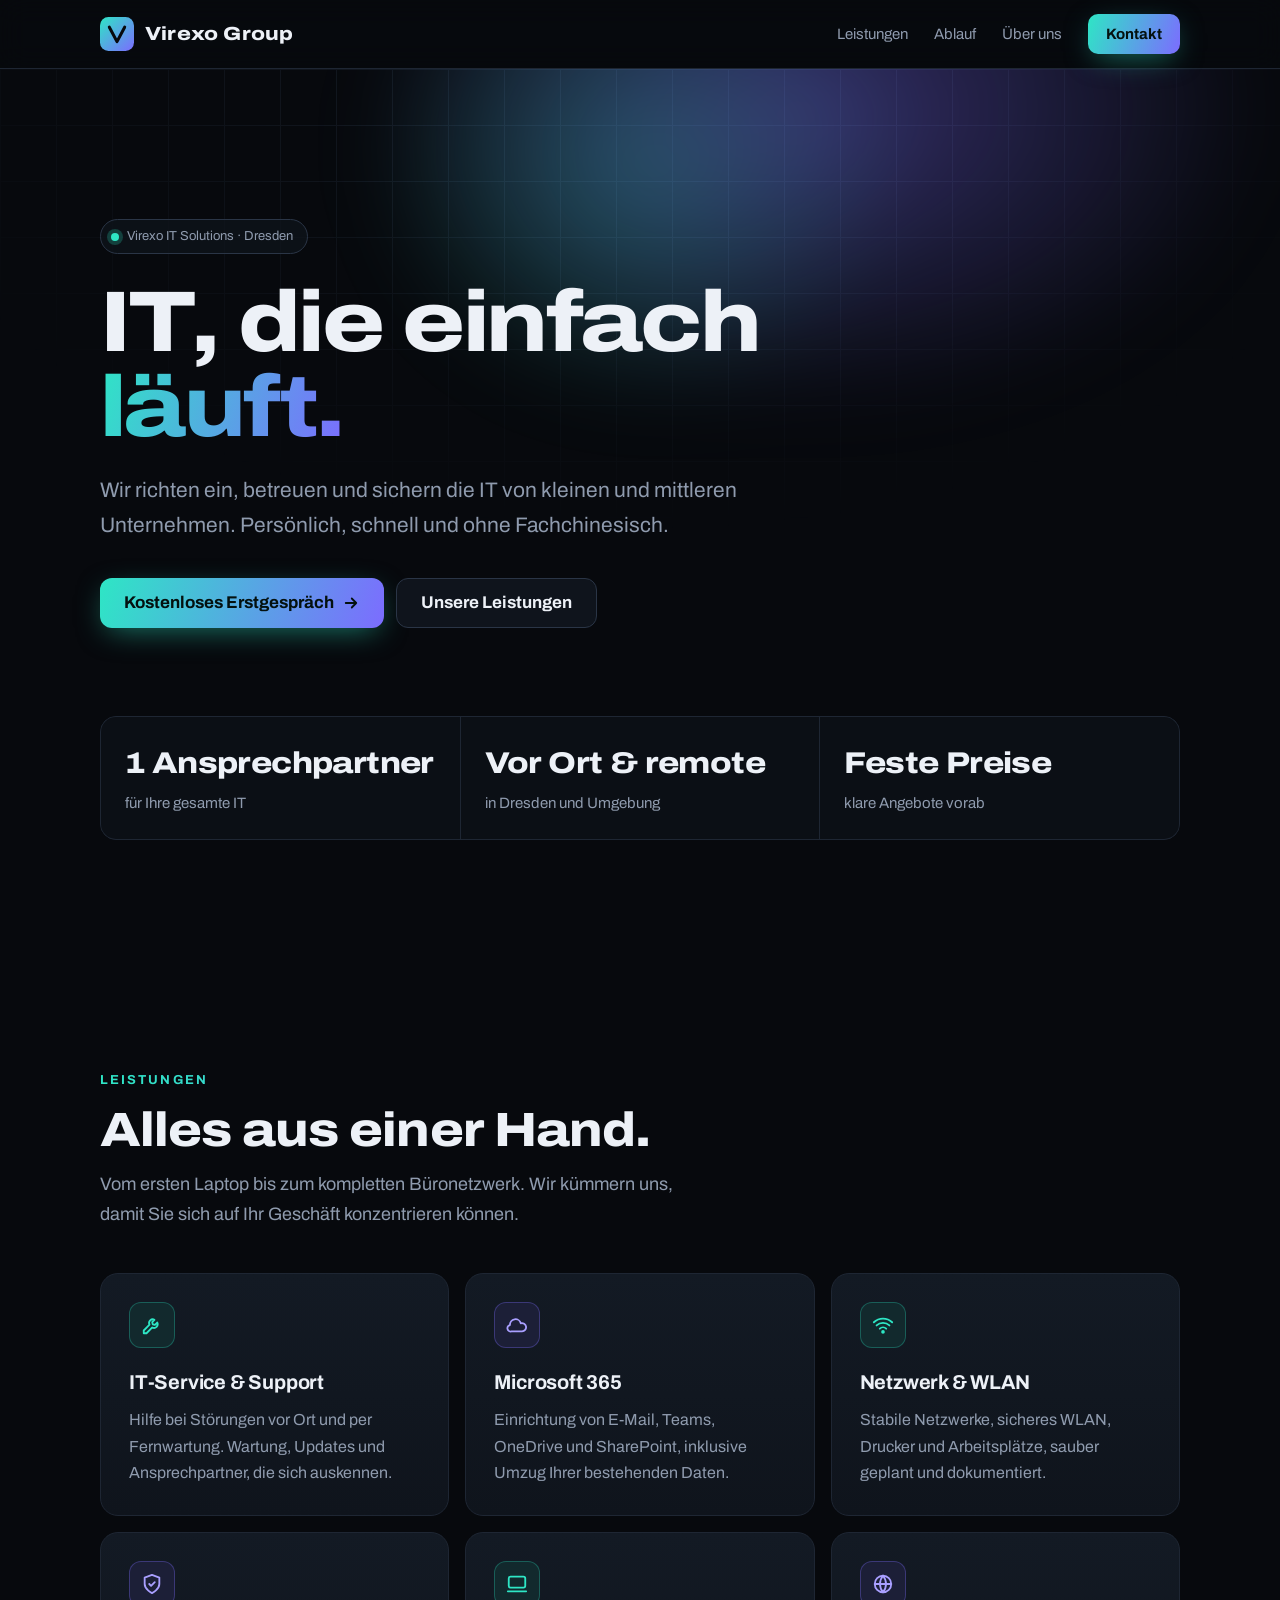
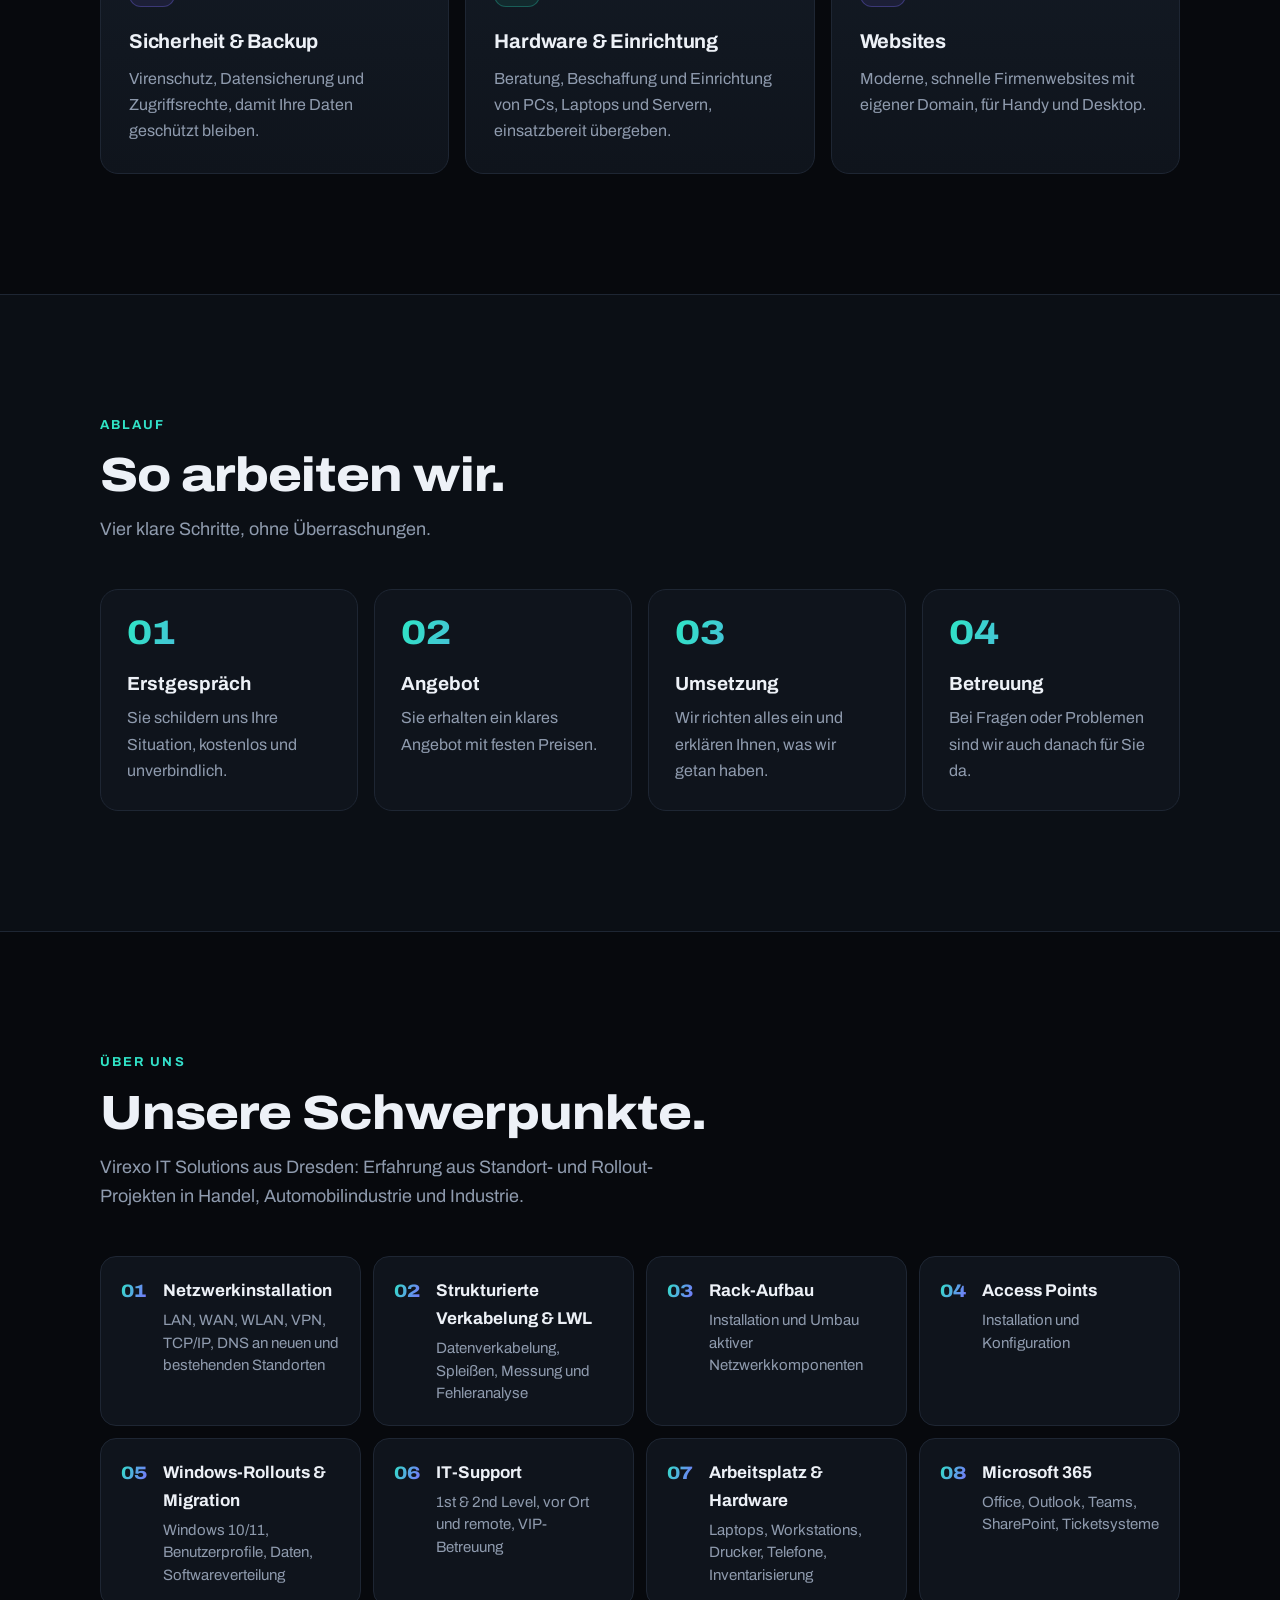
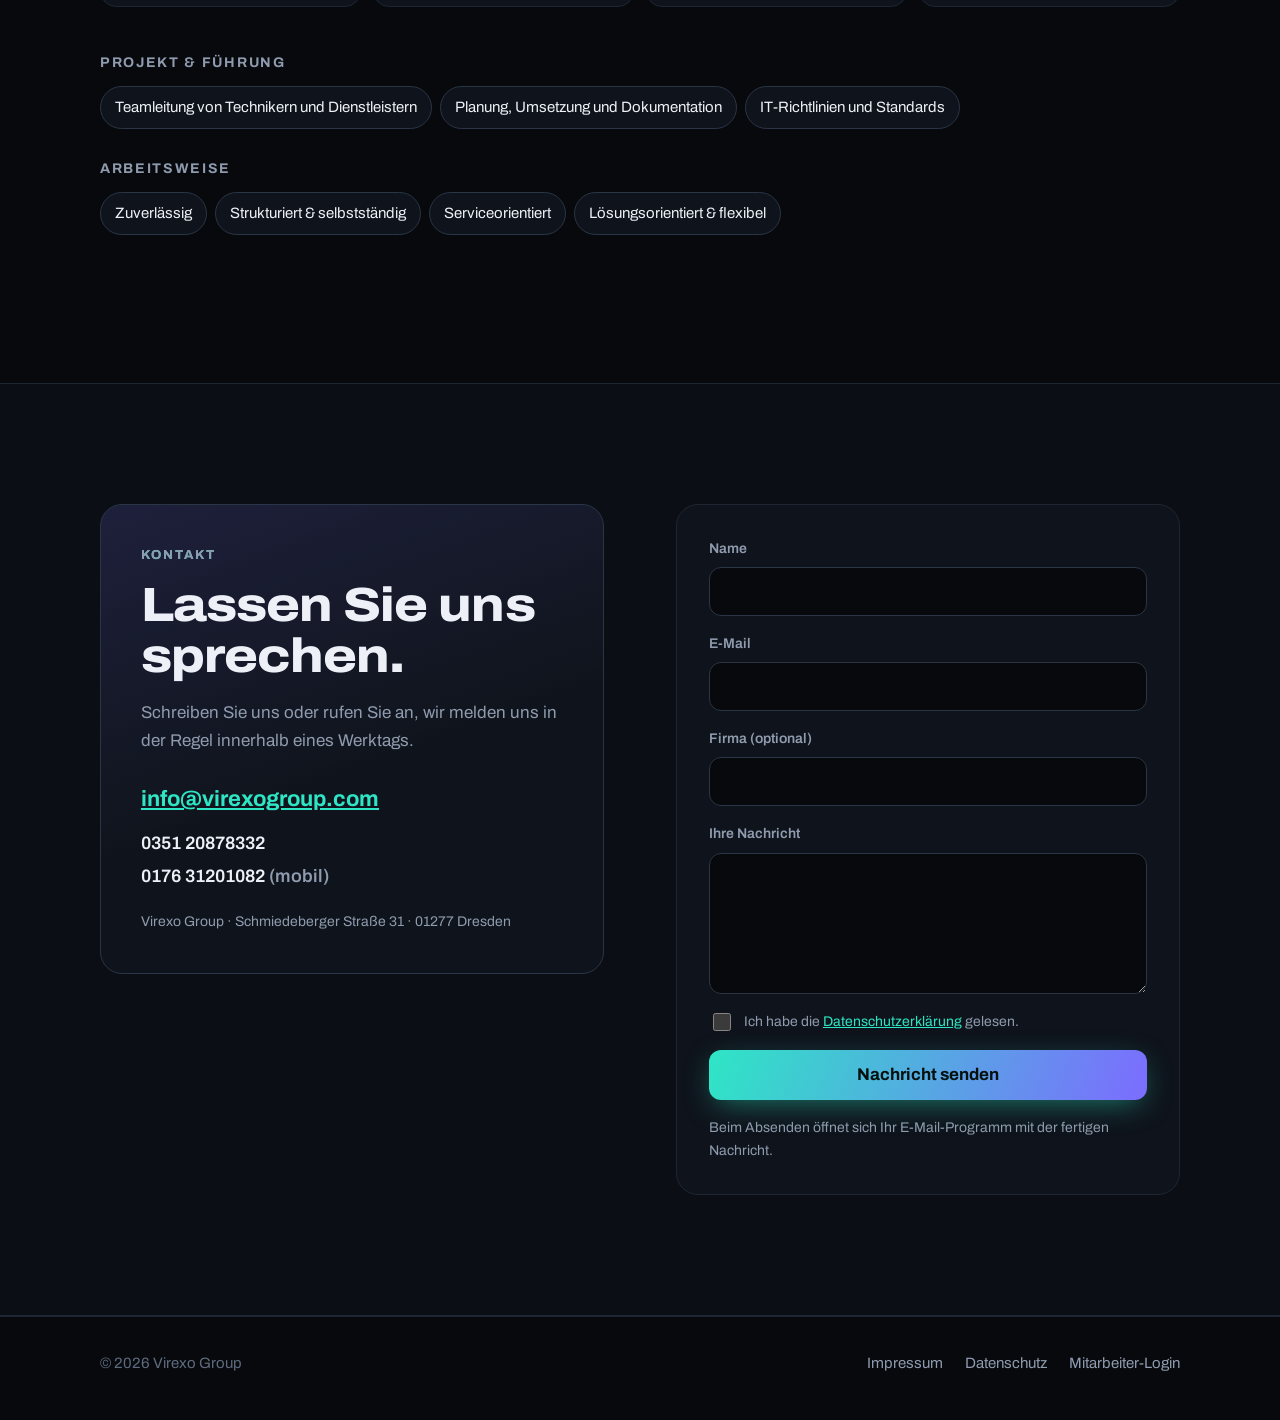
==== commit c8fe47cd: "Über uns: Schwerpunkte aus dem Lebenslauf Co-Authored-By: Claude Opus 5.5 <noreply@anthropic.com>" ====
--- a/index.html
+++ b/index.html
@@ -93,18 +93,24 @@
   </section>
 
   <section id="ueber" class="sec">
-    <div class="wrap split">
-      <div>
-        <p class="kicker grad-text">Über uns</p>
-        <h2>IT-Partner aus Dresden.</h2>
-        <p>Die Virexo Group ist ein IT-Dienstleister aus Dresden. Unter dem Namen <b>Virexo IT Solutions</b> unterstützen wir Unternehmen, Selbstständige und Vereine bei allem rund um ihre IT.</p>
-        <p>Unser Anspruch: feste Ansprechpartner, schnelle Reaktionszeiten und Lösungen, die zu Ihrem Betrieb passen, nicht umgekehrt.</p>
-      </div>
-      <ul class="facts">
-        <li><span class="ic"><svg viewBox="0 0 24 24" fill="none" stroke="currentColor" stroke-width="2" stroke-linecap="round" stroke-linejoin="round" aria-hidden="true"><path d="M12 22s7-6.2 7-12a7 7 0 0 0-14 0c0 5.8 7 12 7 12z"/><circle cx="12" cy="10" r="2.5"/></svg></span><b>Dresden</b><span>und Umgebung, vor Ort und remote</span></li>
-        <li><span class="ic"><svg viewBox="0 0 24 24" fill="none" stroke="currentColor" stroke-width="2" stroke-linecap="round" stroke-linejoin="round" aria-hidden="true"><circle cx="12" cy="8" r="4"/><path d="M4 21a8 8 0 0 1 16 0"/></svg></span><b>Persönlich</b><span>ein fester Ansprechpartner</span></li>
-        <li><span class="ic"><svg viewBox="0 0 24 24" fill="none" stroke="currentColor" stroke-width="2" stroke-linecap="round" stroke-linejoin="round" aria-hidden="true"><path d="M4 7h16M4 12h16M4 17h10"/></svg></span><b>Transparent</b><span>klare Angebote, keine versteckten Kosten</span></li>
+    <div class="wrap">
+      <p class="kicker grad-text">Über uns</p>
+      <h2>Unsere Schwerpunkte.</h2>
+      <p class="sub">Virexo IT Solutions aus Dresden: Erfahrung aus Standort- und Rollout-Projekten in Handel, Automobilindustrie und Industrie.</p>
+      <ul class="focus">
+        <li><b>Netzwerkinstallation</b><span>LAN, WAN, WLAN, VPN, TCP/IP, DNS an neuen und bestehenden Standorten</span></li>
+        <li><b>Strukturierte Verkabelung &amp; LWL</b><span>Datenverkabelung, Spleißen, Messung und Fehleranalyse</span></li>
+        <li><b>Rack-Aufbau</b><span>Installation und Umbau aktiver Netzwerkkomponenten</span></li>
+        <li><b>Access Points</b><span>Installation und Konfiguration</span></li>
+        <li><b>Windows-Rollouts &amp; Migration</b><span>Windows 10/11, Benutzerprofile, Daten, Softwareverteilung</span></li>
+        <li><b>IT-Support</b><span>1st &amp; 2nd Level, vor Ort und remote, VIP-Betreuung</span></li>
+        <li><b>Arbeitsplatz &amp; Hardware</b><span>Laptops, Workstations, Drucker, Telefone, Inventarisierung</span></li>
+        <li><b>Microsoft 365</b><span>Office, Outlook, Teams, SharePoint, Ticketsysteme</span></li>
       </ul>
+      <h3 class="mini">Projekt &amp; Führung</h3>
+      <div class="chips"><span>Teamleitung von Technikern und Dienstleistern</span><span>Planung, Umsetzung und Dokumentation</span><span>IT-Richtlinien und Standards</span></div>
+      <h3 class="mini">Arbeitsweise</h3>
+      <div class="chips"><span>Zuverlässig</span><span>Strukturiert &amp; selbstständig</span><span>Serviceorientiert</span><span>Lösungsorientiert &amp; flexibel</span></div>
     </div>
   </section>
 
--- a/style.css
+++ b/style.css
@@ -100,6 +100,16 @@
 .facts b { font-size: 18px; }
 .facts span { color: var(--steel); font-size: 15px; }
 
+/* Schwerpunkte */
+.focus { list-style: none; padding: 0; margin: 0 0 44px; display: grid; grid-template-columns: repeat(auto-fill, minmax(min(260px, 100%), 1fr)); gap: 12px; counter-reset: f; }
+.focus li { counter-increment: f; position: relative; background: var(--panel); border: 1px solid var(--line); border-radius: 16px; padding: 20px 20px 20px 62px; display: flex; flex-direction: column; gap: 4px; }
+.focus li::before { content: counter(f, decimal-leading-zero); position: absolute; left: 20px; top: 20px; font-weight: 800; font-stretch: 118%; font-size: 18px; background: var(--grad); -webkit-background-clip: text; background-clip: text; color: transparent; }
+.focus b { font-size: 17px; }
+.focus span { color: var(--steel); font-size: 15px; line-height: 1.5; }
+.mini { font-size: 14px; font-weight: 700; letter-spacing: .12em; text-transform: uppercase; color: var(--steel); margin: 0 0 12px; }
+.chips { display: flex; flex-wrap: wrap; gap: 8px; margin-bottom: 28px; }
+.chips span { padding: 8px 14px; border: 1px solid var(--line-2); border-radius: 999px; background: var(--panel); font-size: 15px; }
+
 /* Kontakt */
 .contact-card { background: linear-gradient(160deg, color-mix(in srgb, var(--a2) 14%, var(--panel)), var(--panel) 55%); border: 1px solid var(--line-2); border-radius: 22px; padding: clamp(24px, 4vw, 40px); }
 .contact { font-size: 22px; font-weight: 700; margin: 26px 0 10px; }
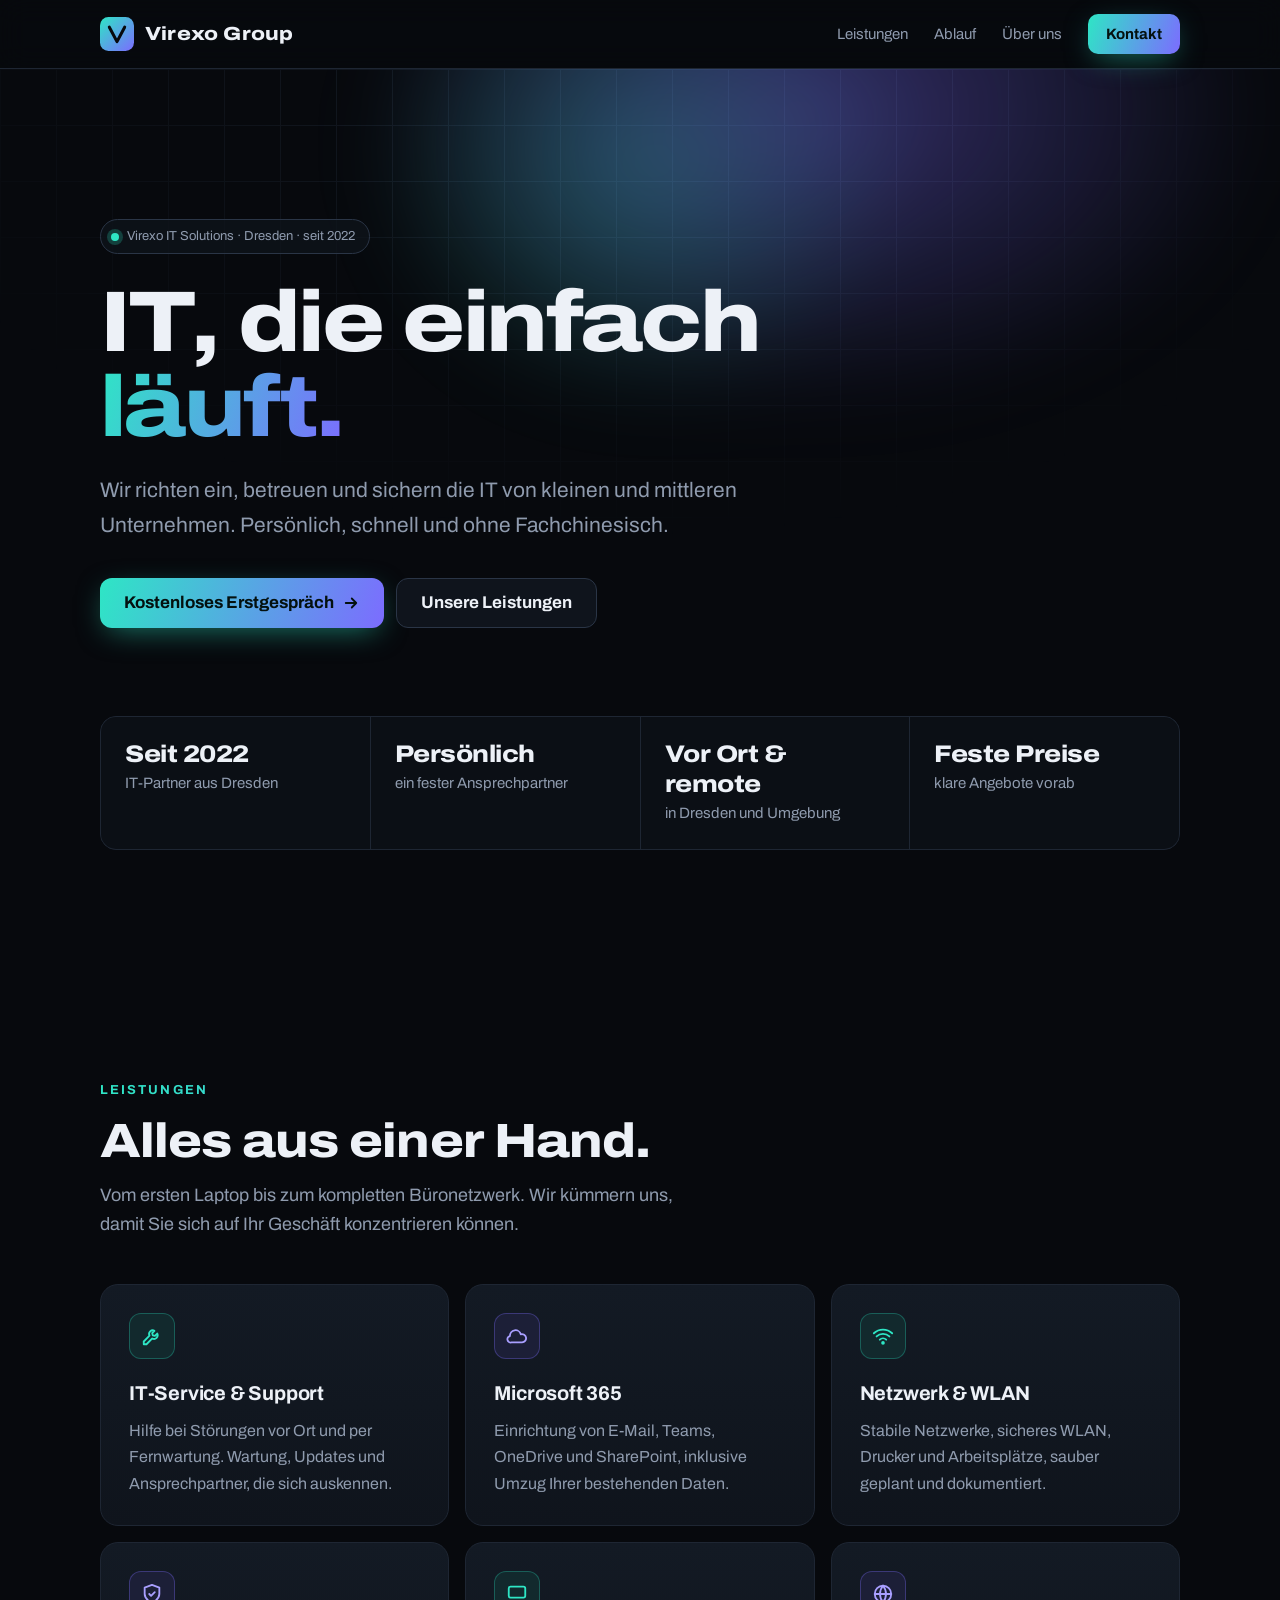
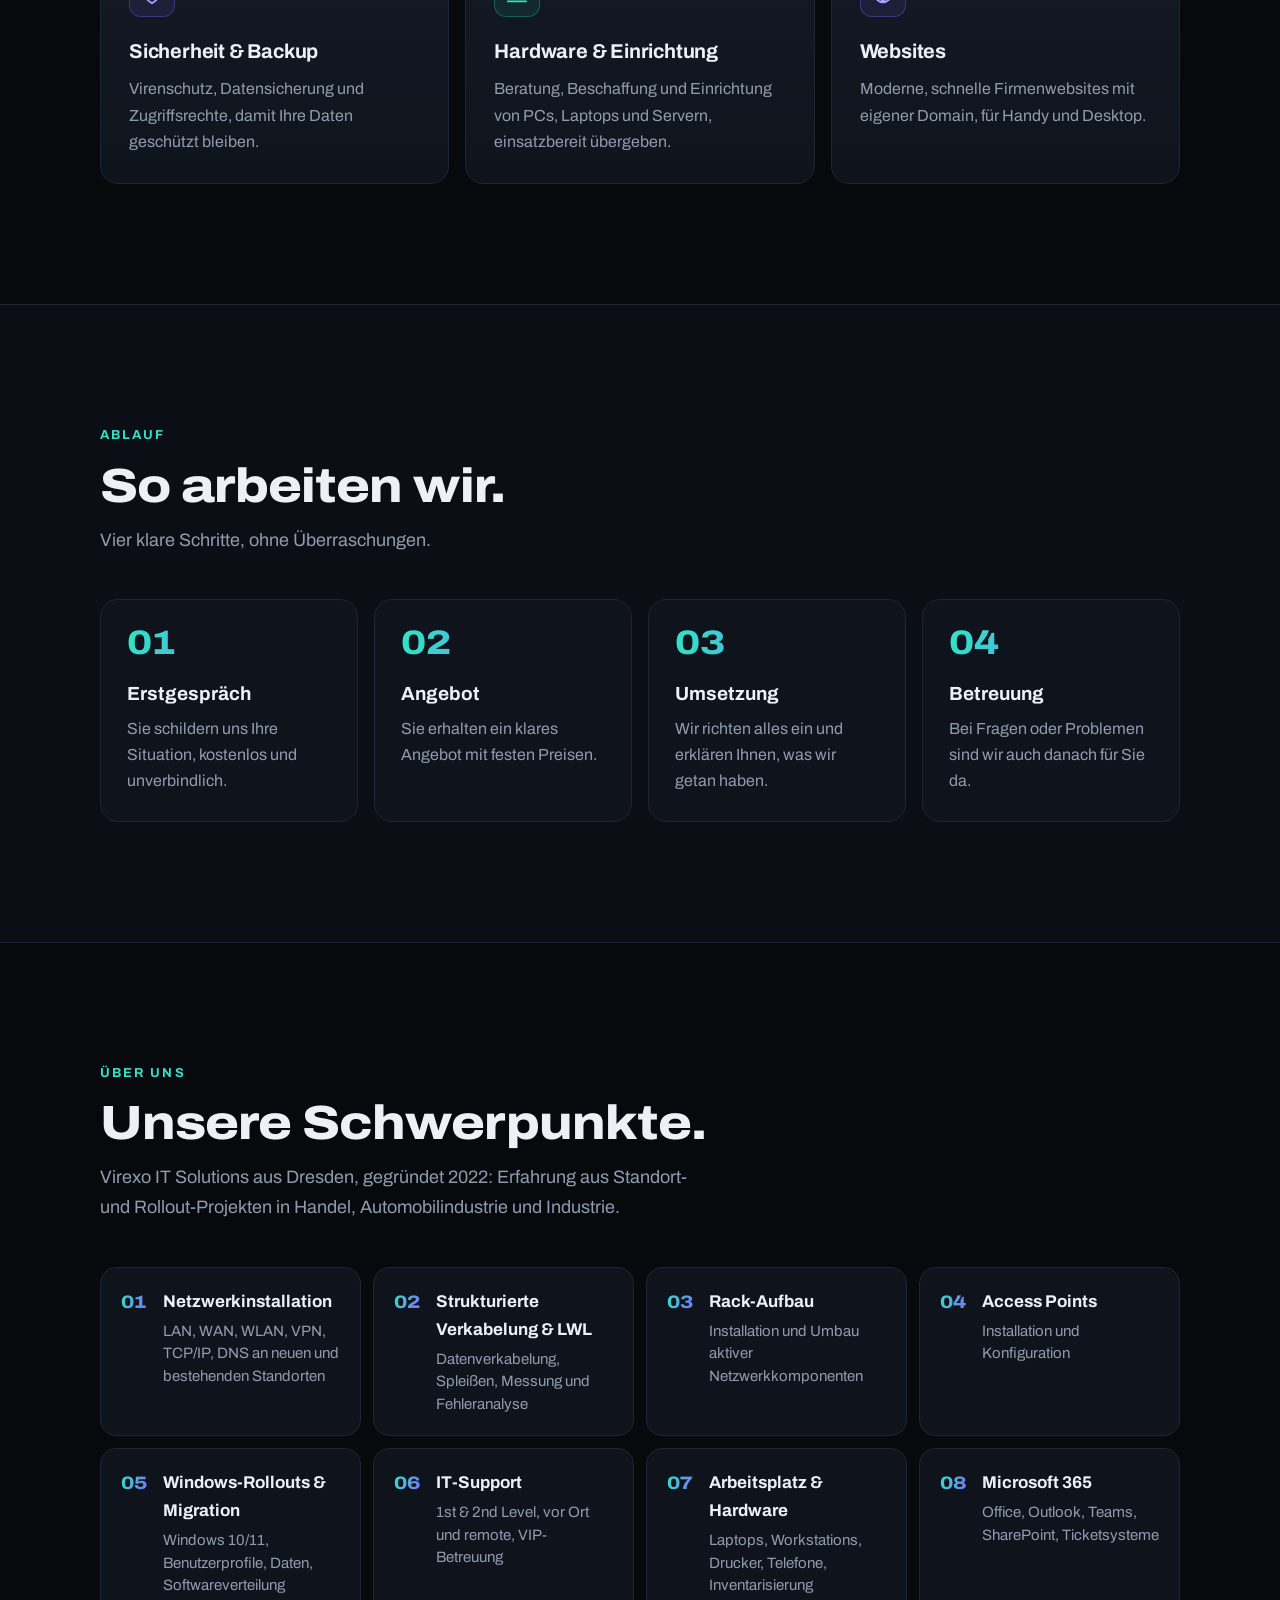
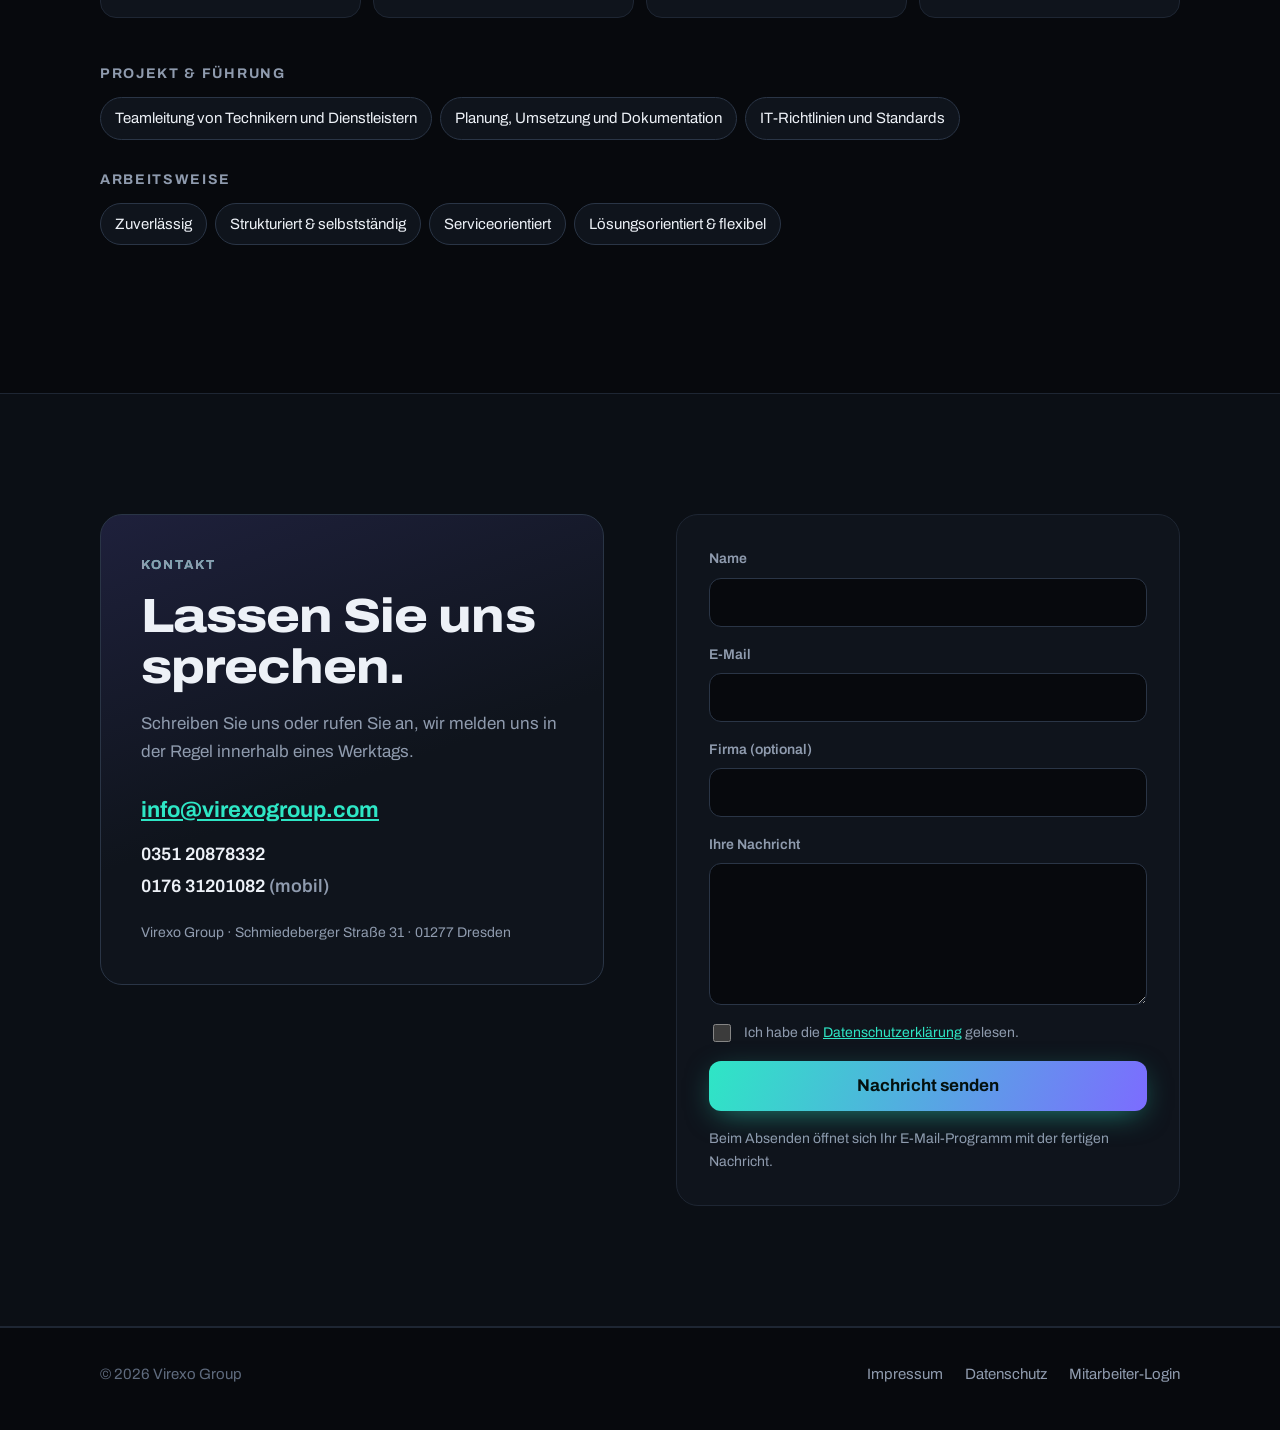
==== commit eb989082: "Gründungsjahr 2022 ergänzt Co-Authored-By: Claude Opus 5.5 <noreply@anthropic.com>" ====
--- a/index.html
+++ b/index.html
@@ -9,7 +9,7 @@
 <link rel="icon" href="data:image/svg+xml,%3Csvg xmlns='http://www.w3.org/2000/svg' viewBox='0 0 40 40'%3E%3Cdefs%3E%3ClinearGradient id='g' x1='0' y1='0' x2='1' y2='1'%3E%3Cstop offset='0' stop-color='%232ee6c5'/%3E%3Cstop offset='1' stop-color='%237c6cff'/%3E%3C/linearGradient%3E%3C/defs%3E%3Crect width='40' height='40' rx='10' fill='url(%23g)'/%3E%3Cpath d='M11 12l9 17 9-17' fill='none' stroke='%2307090d' stroke-width='3.6' stroke-linecap='round' stroke-linejoin='round'/%3E%3C/svg%3E">
 <link rel="preconnect" href="https://fonts.googleapis.com"><link rel="preconnect" href="https://fonts.gstatic.com" crossorigin>
 <link href="https://fonts.googleapis.com/css2?family=Archivo:wdth,wght@100..125,400..800&display=swap" rel="stylesheet">
-<link rel="stylesheet" href="style.css">
+<link rel="stylesheet" href="style.css?v=6">
 </head>
 <body>
 <svg width="0" height="0" style="position:absolute" aria-hidden="true">
@@ -34,7 +34,7 @@
 <main id="top">
   <section class="hero">
     <div class="wrap">
-      <p class="pill"><i></i>Virexo IT Solutions · Dresden</p>
+      <p class="pill"><i></i>Virexo IT Solutions · Dresden · seit 2022</p>
       <h1>IT, die einfach <span class="grad-text">läuft.</span></h1>
       <p class="lead">Wir richten ein, betreuen und sichern die IT von kleinen und mittleren Unternehmen. Persönlich, schnell und ohne Fachchinesisch.</p>
       <div class="cta">
@@ -43,7 +43,8 @@
         <a class="btn btn-ghost" href="#leistungen">Unsere Leistungen</a>
       </div>
       <div class="stats">
-        <div><b>1 Ansprechpartner</b><span>für Ihre gesamte IT</span></div>
+        <div><b>Seit 2022</b><span>IT-Partner aus Dresden</span></div>
+        <div><b>Persönlich</b><span>ein fester Ansprechpartner</span></div>
         <div><b>Vor Ort &amp; remote</b><span>in Dresden und Umgebung</span></div>
         <div><b>Feste Preise</b><span>klare Angebote vorab</span></div>
       </div>
@@ -96,7 +97,7 @@
     <div class="wrap">
       <p class="kicker grad-text">Über uns</p>
       <h2>Unsere Schwerpunkte.</h2>
-      <p class="sub">Virexo IT Solutions aus Dresden: Erfahrung aus Standort- und Rollout-Projekten in Handel, Automobilindustrie und Industrie.</p>
+      <p class="sub">Virexo IT Solutions aus Dresden, gegründet 2022: Erfahrung aus Standort- und Rollout-Projekten in Handel, Automobilindustrie und Industrie.</p>
       <ul class="focus">
         <li><b>Netzwerkinstallation</b><span>LAN, WAN, WLAN, VPN, TCP/IP, DNS an neuen und bestehenden Standorten</span></li>
         <li><b>Strukturierte Verkabelung &amp; LWL</b><span>Datenverkabelung, Spleißen, Messung und Fehleranalyse</span></li>
--- a/style.css
+++ b/style.css
@@ -60,7 +60,7 @@
 .cta { display: flex; flex-wrap: wrap; gap: 12px; }
 .stats { display: grid; grid-template-columns: repeat(auto-fit, minmax(min(180px, 100%), 1fr)); gap: 1px; margin-top: clamp(56px, 8vw, 88px); background: var(--line); border: 1px solid var(--line); border-radius: 16px; overflow: hidden; }
 .stats div { background: var(--bg-2); padding: 22px 24px; }
-.stats b { display: block; font-size: 30px; font-weight: 800; font-stretch: 115%; letter-spacing: -.02em; }
+.stats b { display: block; font-size: clamp(20px, 2vw, 24px); line-height: 1.25; font-weight: 800; font-stretch: 115%; letter-spacing: -.02em; }
 .stats span { color: var(--steel); font-size: 15px; }
 @media (max-width: 520px) { .stats b { font-size: 22px; } .stats div { padding: 18px 20px; } }
 
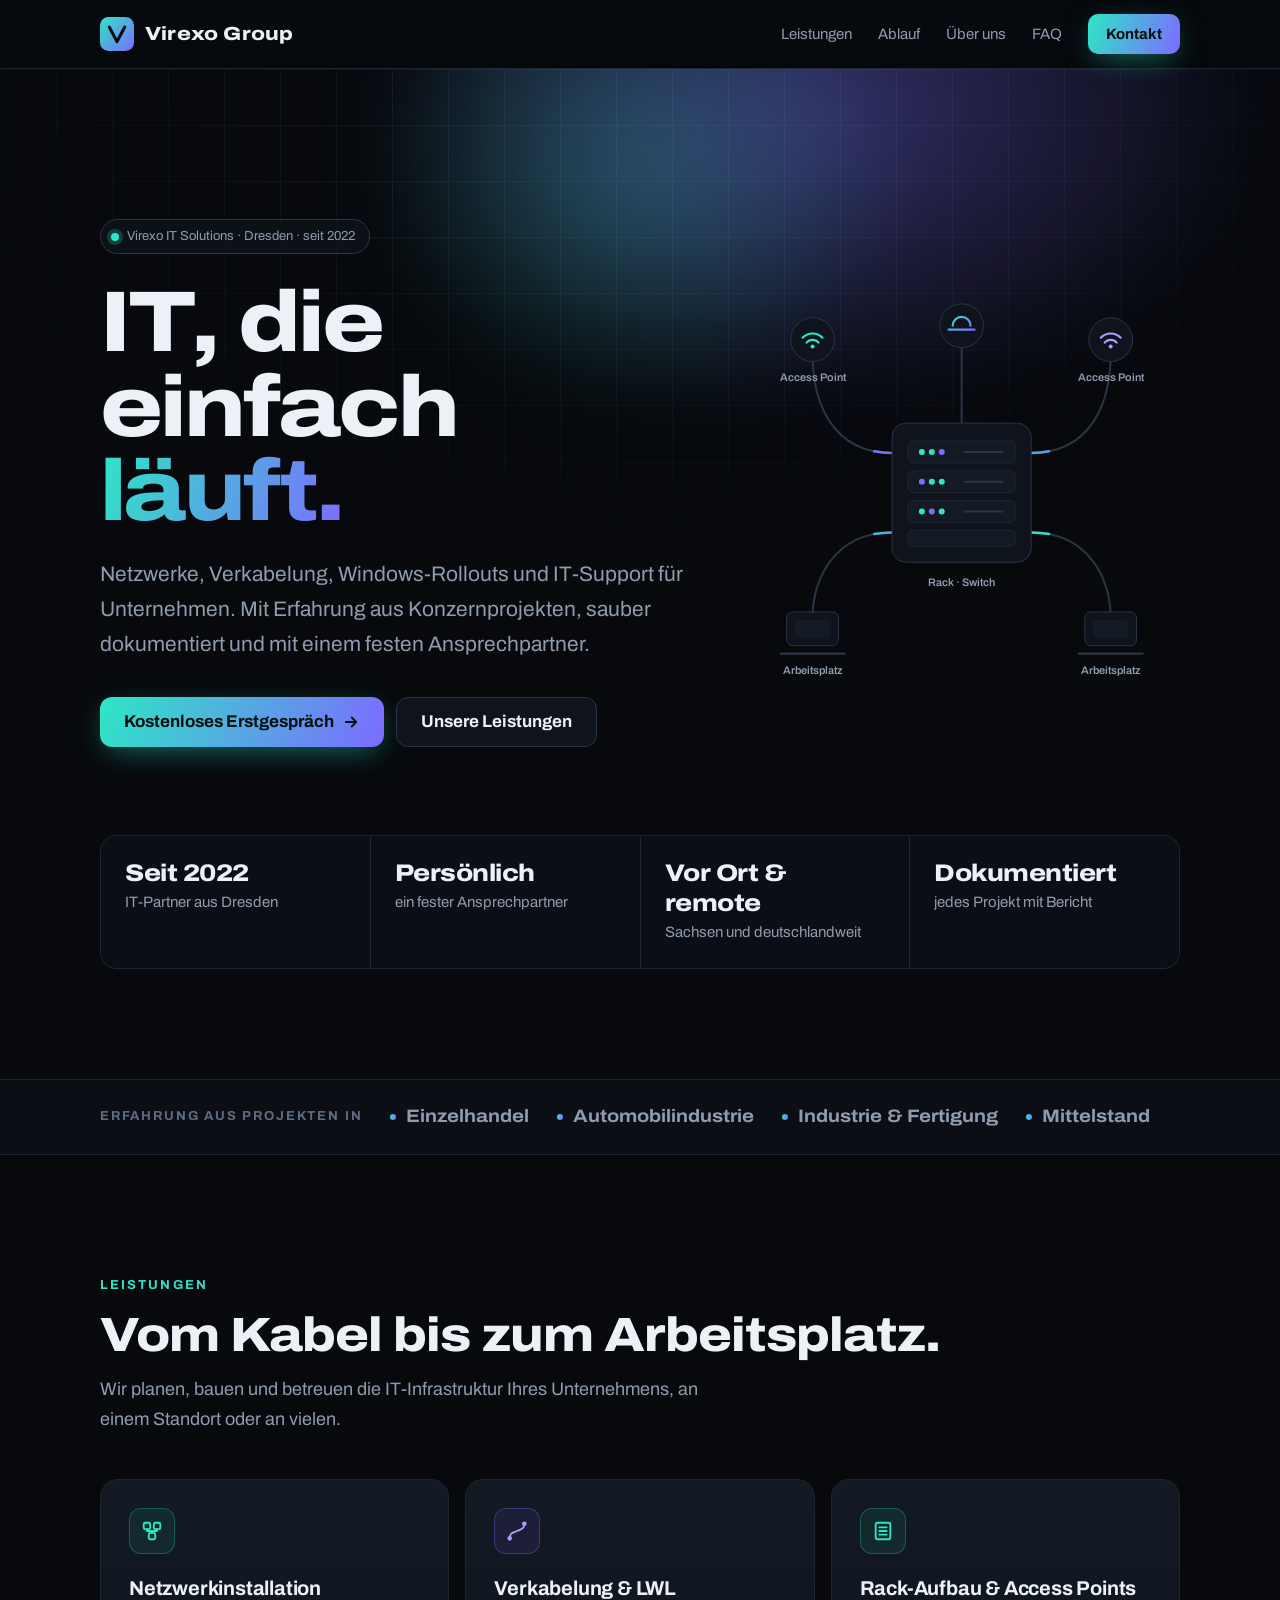
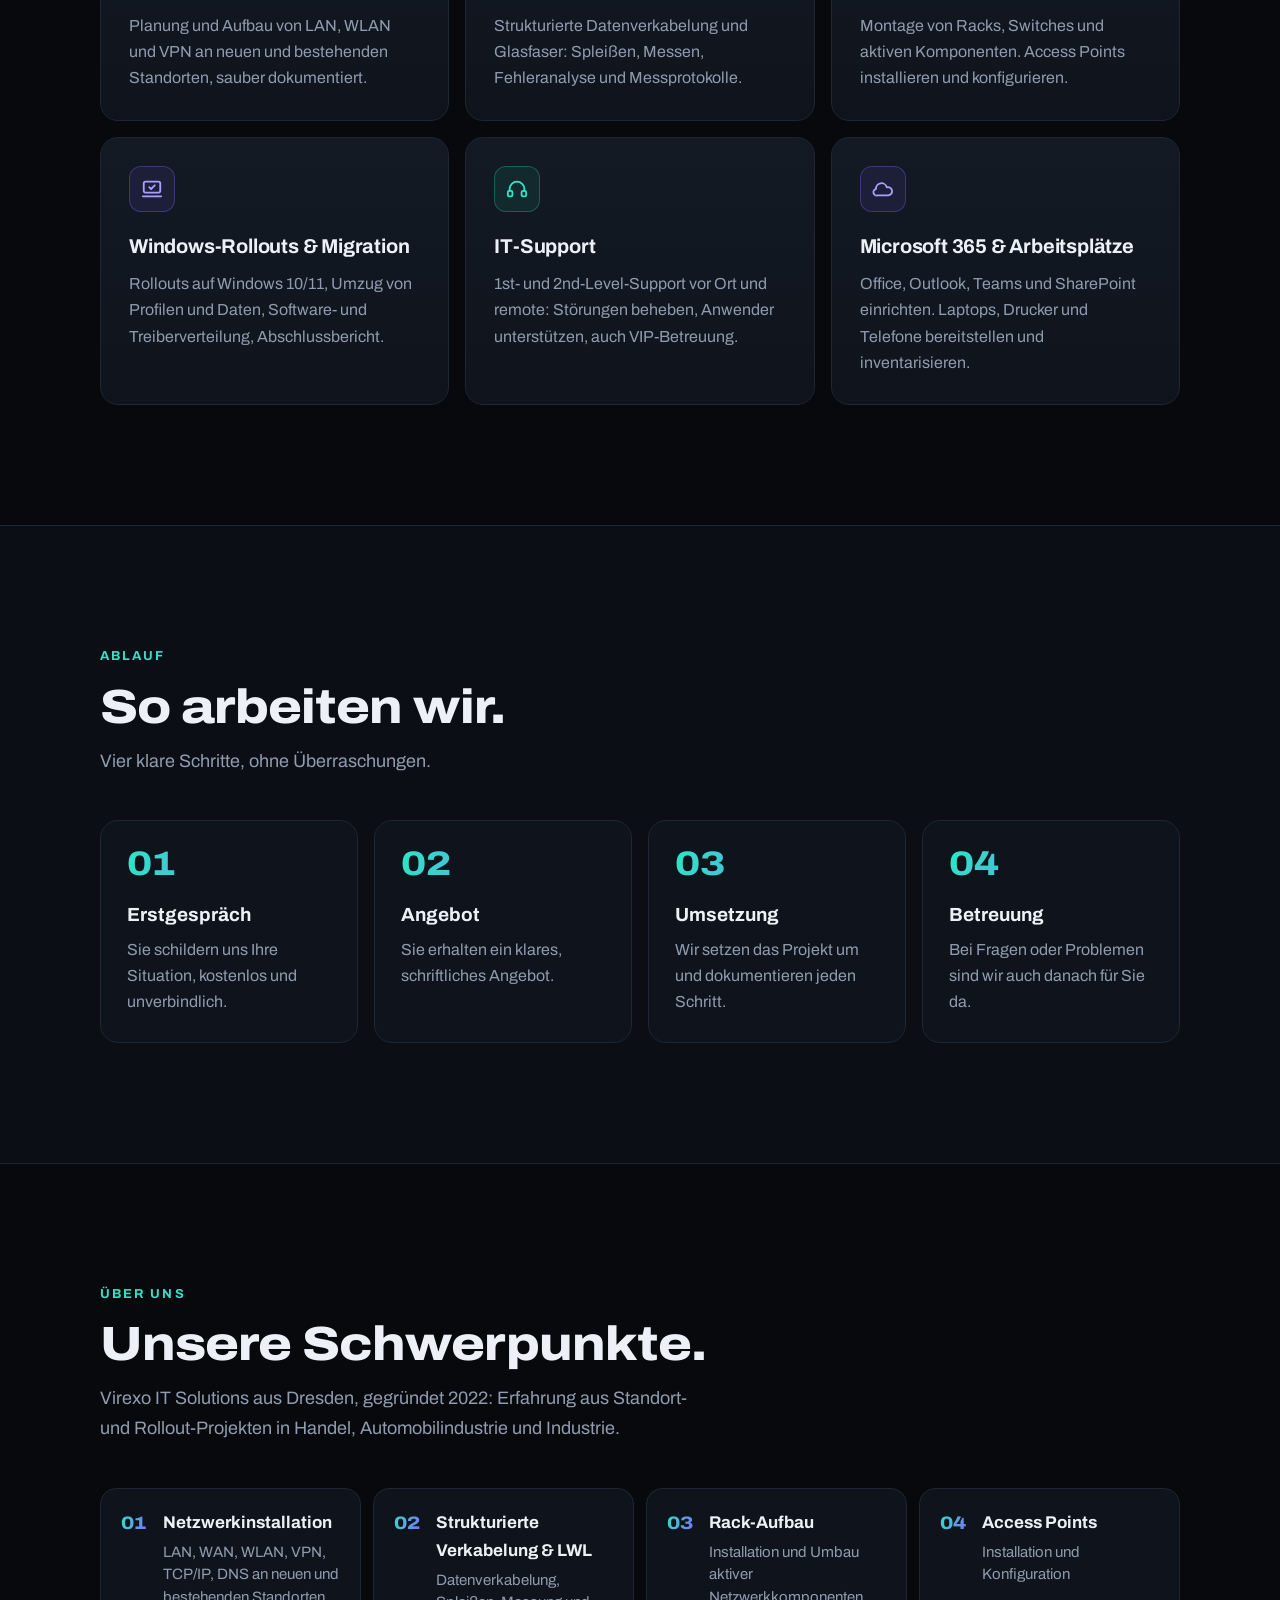
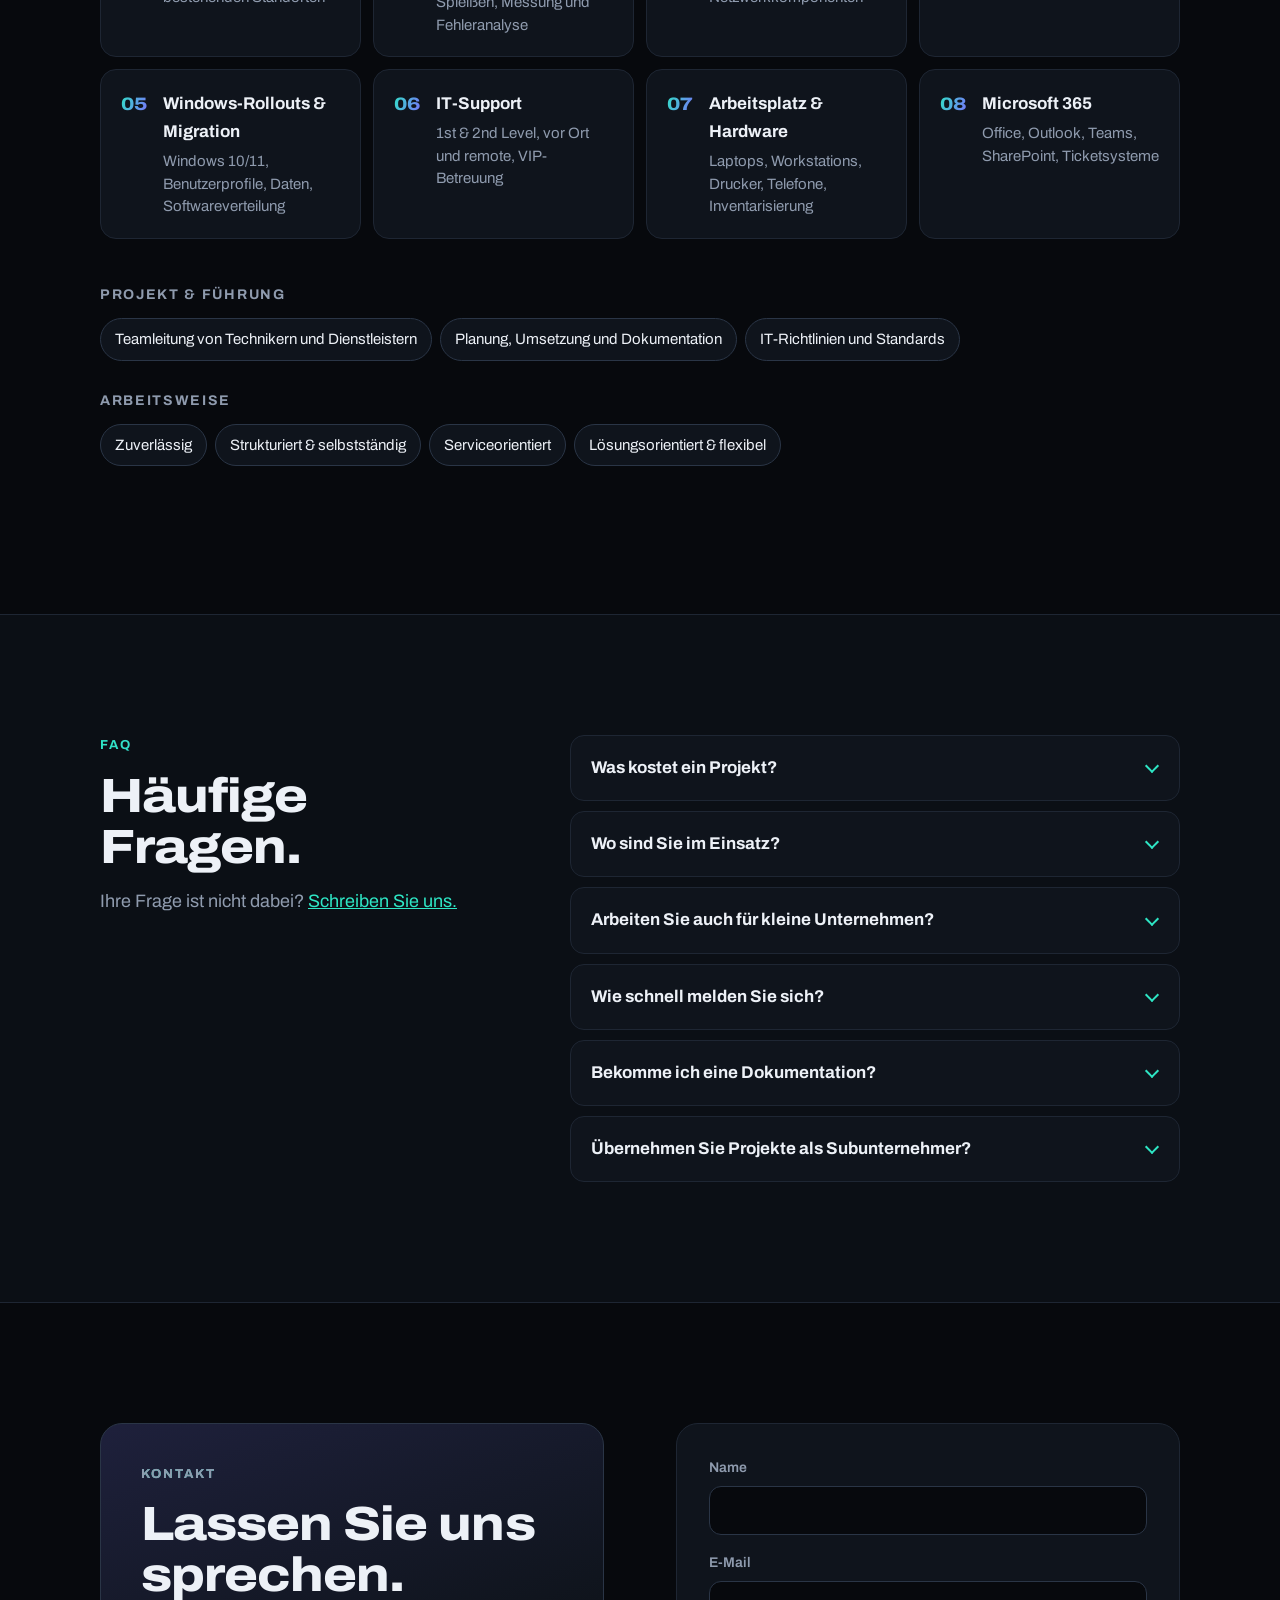
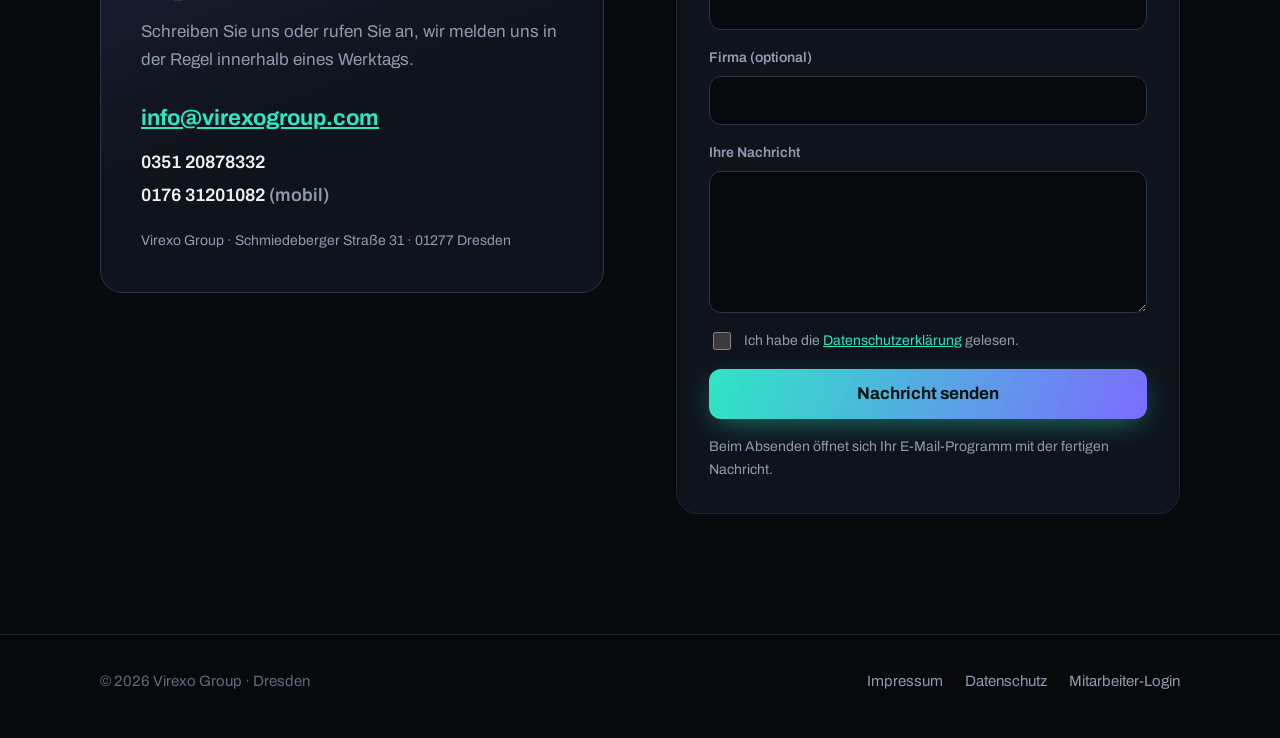
==== commit a514752e: "Profi-Update: Netzwerk-Grafik, Animationen, Leistungen nach Schwerpunkten, Branchen, FAQ, Handy-Menü" ====
--- a/index.html
+++ b/index.html
@@ -3,13 +3,37 @@
 <head>
 <meta charset="utf-8">
 <meta name="viewport" content="width=device-width, initial-scale=1">
-<title>Virexo Group · IT-Lösungen aus Dresden</title>
-<meta name="description" content="Virexo Group aus Dresden: IT-Service, Microsoft 365, Netzwerke, Sicherheit und Websites für kleine und mittlere Unternehmen.">
+<title>Virexo Group · Netzwerktechnik &amp; IT-Service aus Dresden</title>
+<meta name="description" content="Virexo IT Solutions aus Dresden, seit 2022: Netzwerkinstallation, strukturierte Verkabelung und LWL, Rack-Aufbau, Access Points, Windows-Rollouts und IT-Support für Unternehmen.">
 <meta name="theme-color" content="#07090d">
+<link rel="canonical" href="https://virexogroup.com/">
+<meta property="og:type" content="website">
+<meta property="og:locale" content="de_DE">
+<meta property="og:site_name" content="Virexo Group">
+<meta property="og:title" content="Virexo Group · Netzwerktechnik &amp; IT-Service aus Dresden">
+<meta property="og:description" content="Netzwerke, Verkabelung, Windows-Rollouts und IT-Support für Unternehmen. Mit Konzern-Erfahrung, sauber dokumentiert.">
+<meta property="og:url" content="https://virexogroup.com/">
 <link rel="icon" href="data:image/svg+xml,%3Csvg xmlns='http://www.w3.org/2000/svg' viewBox='0 0 40 40'%3E%3Cdefs%3E%3ClinearGradient id='g' x1='0' y1='0' x2='1' y2='1'%3E%3Cstop offset='0' stop-color='%232ee6c5'/%3E%3Cstop offset='1' stop-color='%237c6cff'/%3E%3C/linearGradient%3E%3C/defs%3E%3Crect width='40' height='40' rx='10' fill='url(%23g)'/%3E%3Cpath d='M11 12l9 17 9-17' fill='none' stroke='%2307090d' stroke-width='3.6' stroke-linecap='round' stroke-linejoin='round'/%3E%3C/svg%3E">
 <link rel="preconnect" href="https://fonts.googleapis.com"><link rel="preconnect" href="https://fonts.gstatic.com" crossorigin>
 <link href="https://fonts.googleapis.com/css2?family=Archivo:wdth,wght@100..125,400..800&display=swap" rel="stylesheet">
-<link rel="stylesheet" href="style.css?v=6">
+<link rel="stylesheet" href="style.css?v=7">
+<script>document.documentElement.classList.add("js");</script>
+<script type="application/ld+json">
+{
+  "@context": "https://schema.org",
+  "@type": "ProfessionalService",
+  "name": "Virexo Group",
+  "alternateName": "Virexo IT Solutions",
+  "url": "https://virexogroup.com/",
+  "email": "info@virexogroup.com",
+  "telephone": "+49 351 20878332",
+  "foundingDate": "2022",
+  "founder": { "@type": "Person", "name": "George Alslamh" },
+  "address": { "@type": "PostalAddress", "streetAddress": "Schmiedeberger Straße 31", "postalCode": "01277", "addressLocality": "Dresden", "addressRegion": "Sachsen", "addressCountry": "DE" },
+  "areaServed": [{ "@type": "City", "name": "Dresden" }, { "@type": "State", "name": "Sachsen" }, { "@type": "Country", "name": "Deutschland" }],
+  "knowsAbout": ["Netzwerkinstallation", "Strukturierte Verkabelung", "LWL", "Access Points", "Rack-Aufbau", "Windows-Rollout", "IT-Support", "Microsoft 365"]
+}
+</script>
 </head>
 <body>
 <svg width="0" height="0" style="position:absolute" aria-hidden="true">
@@ -22,10 +46,14 @@
       <svg viewBox="0 0 40 40" aria-hidden="true"><rect width="40" height="40" rx="10" fill="url(#vx-g)"/><path d="M11 12l9 17 9-17" fill="none" stroke="#07090d" stroke-width="3.6" stroke-linecap="round" stroke-linejoin="round"/></svg>
       <b>Virexo Group</b>
     </a>
-    <nav aria-label="Hauptmenü">
+    <button class="menu-btn" id="menuBtn" aria-expanded="false" aria-controls="menu" aria-label="Menü öffnen">
+      <span></span><span></span><span></span>
+    </button>
+    <nav id="menu" aria-label="Hauptmenü">
       <a href="#leistungen">Leistungen</a>
       <a href="#ablauf">Ablauf</a>
       <a href="#ueber">Über uns</a>
+      <a href="#faq">FAQ</a>
       <a class="btn btn-sm" href="#kontakt">Kontakt</a>
     </nav>
   </div>
@@ -33,91 +61,198 @@
 
 <main id="top">
   <section class="hero">
+    <div class="wrap hero-in">
+      <div>
+        <p class="pill"><i></i>Virexo IT Solutions · Dresden · seit 2022</p>
+        <h1>IT, die einfach <span class="grad-text">läuft.</span></h1>
+        <p class="lead">Netzwerke, Verkabelung, Windows-Rollouts und IT-Support für Unternehmen. Mit Erfahrung aus Konzernprojekten, sauber dokumentiert und mit einem festen Ansprechpartner.</p>
+        <div class="cta">
+          <a class="btn" href="#kontakt">Kostenloses Erstgespräch
+            <svg width="18" height="18" viewBox="0 0 24 24" fill="none" stroke="currentColor" stroke-width="2.4" stroke-linecap="round" stroke-linejoin="round" aria-hidden="true"><path d="M5 12h14M13 6l6 6-6 6"/></svg></a>
+          <a class="btn btn-ghost" href="#leistungen">Unsere Leistungen</a>
+        </div>
+      </div>
+
+      <figure class="netviz" aria-hidden="true">
+        <svg viewBox="0 0 440 400" fill="none">
+          <!-- Leitungen -->
+          <g class="wires" stroke="#2a3546" stroke-width="2">
+            <path d="M150 170 C 90 170, 70 120, 70 70"/>
+            <path d="M290 170 C 350 170, 370 120, 370 70"/>
+            <path d="M150 250 C 90 250, 70 300, 70 335"/>
+            <path d="M290 250 C 350 250, 370 300, 370 335"/>
+            <path d="M220 140 L 220 60"/>
+          </g>
+          <g class="pulses" stroke="url(#vx-g)" stroke-width="2.5" stroke-linecap="round">
+            <path d="M150 170 C 90 170, 70 120, 70 70"/>
+            <path d="M290 170 C 350 170, 370 120, 370 70"/>
+            <path d="M150 250 C 90 250, 70 300, 70 335"/>
+            <path d="M290 250 C 350 250, 370 300, 370 335"/>
+            <path d="M220 140 L 220 60"/>
+          </g>
+          <!-- Rack -->
+          <rect x="150" y="140" width="140" height="140" rx="14" fill="#0f141c" stroke="#2a3546"/>
+          <g class="units">
+            <rect x="166" y="158" width="108" height="22" rx="5" fill="#131a24" stroke="#1e2633"/>
+            <rect x="166" y="188" width="108" height="22" rx="5" fill="#131a24" stroke="#1e2633"/>
+            <rect x="166" y="218" width="108" height="22" rx="5" fill="#131a24" stroke="#1e2633"/>
+            <rect x="166" y="248" width="108" height="16" rx="5" fill="#131a24" stroke="#1e2633"/>
+          </g>
+          <g class="leds">
+            <circle cx="180" cy="169" r="3" fill="#2ee6c5"/><circle cx="190" cy="169" r="3" fill="#2ee6c5"/><circle cx="200" cy="169" r="3" fill="#7c6cff"/>
+            <circle cx="180" cy="199" r="3" fill="#7c6cff"/><circle cx="190" cy="199" r="3" fill="#2ee6c5"/><circle cx="200" cy="199" r="3" fill="#2ee6c5"/>
+            <circle cx="180" cy="229" r="3" fill="#2ee6c5"/><circle cx="190" cy="229" r="3" fill="#7c6cff"/><circle cx="200" cy="229" r="3" fill="#2ee6c5"/>
+          </g>
+          <g stroke="#2a3546" stroke-width="2"><path d="M222 169h40M222 199h40M222 229h40"/></g>
+          <!-- Knoten -->
+          <g class="node"><circle cx="70" cy="56" r="22" fill="#0f141c" stroke="#2a3546"/><path d="M60 54a14 14 0 0 1 20 0M64 59a8 8 0 0 1 12 0" stroke="#2ee6c5" stroke-width="2.2" stroke-linecap="round"/><circle cx="70" cy="63" r="2" fill="#2ee6c5"/></g>
+          <g class="node"><circle cx="370" cy="56" r="22" fill="#0f141c" stroke="#2a3546"/><path d="M360 54a14 14 0 0 1 20 0M364 59a8 8 0 0 1 12 0" stroke="#a99fff" stroke-width="2.2" stroke-linecap="round"/><circle cx="370" cy="63" r="2" fill="#a99fff"/></g>
+          <g class="node"><circle cx="220" cy="42" r="22" fill="#0f141c" stroke="#2a3546"/><path d="M211 42a9 9 0 0 1 18 0M207 46h26" stroke="url(#vx-g)" stroke-width="2.2" stroke-linecap="round"/></g>
+          <g class="node"><rect x="44" y="330" width="52" height="34" rx="6" fill="#0f141c" stroke="#2a3546"/><path d="M38 372h64" stroke="#2a3546" stroke-width="2.4" stroke-linecap="round"/><rect x="52" y="338" width="36" height="18" rx="3" fill="#131a24"/></g>
+          <g class="node"><rect x="344" y="330" width="52" height="34" rx="6" fill="#0f141c" stroke="#2a3546"/><path d="M338 372h64" stroke="#2a3546" stroke-width="2.4" stroke-linecap="round"/><rect x="352" y="338" width="36" height="18" rx="3" fill="#131a24"/></g>
+          <!-- Labels -->
+          <g font-family="Archivo, system-ui, sans-serif" font-size="11" font-weight="600" fill="#8f9bae" text-anchor="middle">
+            <text x="70" y="98">Access Point</text><text x="370" y="98">Access Point</text>
+            <text x="220" y="304">Rack · Switch</text>
+            <text x="70" y="392">Arbeitsplatz</text><text x="370" y="392">Arbeitsplatz</text>
+          </g>
+        </svg>
+      </figure>
+    </div>
+
     <div class="wrap">
-      <p class="pill"><i></i>Virexo IT Solutions · Dresden · seit 2022</p>
-      <h1>IT, die einfach <span class="grad-text">läuft.</span></h1>
-      <p class="lead">Wir richten ein, betreuen und sichern die IT von kleinen und mittleren Unternehmen. Persönlich, schnell und ohne Fachchinesisch.</p>
-      <div class="cta">
-        <a class="btn" href="#kontakt">Kostenloses Erstgespräch
-          <svg width="18" height="18" viewBox="0 0 24 24" fill="none" stroke="currentColor" stroke-width="2.4" stroke-linecap="round" stroke-linejoin="round" aria-hidden="true"><path d="M5 12h14M13 6l6 6-6 6"/></svg></a>
-        <a class="btn btn-ghost" href="#leistungen">Unsere Leistungen</a>
-      </div>
-      <div class="stats">
+      <div class="stats reveal">
         <div><b>Seit 2022</b><span>IT-Partner aus Dresden</span></div>
         <div><b>Persönlich</b><span>ein fester Ansprechpartner</span></div>
-        <div><b>Vor Ort &amp; remote</b><span>in Dresden und Umgebung</span></div>
-        <div><b>Feste Preise</b><span>klare Angebote vorab</span></div>
-      </div>
+        <div><b>Vor Ort &amp; remote</b><span>Sachsen und deutschlandweit</span></div>
+        <div><b>Dokumentiert</b><span>jedes Projekt mit Bericht</span></div>
+      </div>
+    </div>
+  </section>
+
+  <section class="branchen" aria-label="Branchenerfahrung">
+    <div class="wrap branchen-in reveal">
+      <span class="branchen-label">Erfahrung aus Projekten in</span>
+      <ul>
+        <li>Einzelhandel</li>
+        <li>Automobilindustrie</li>
+        <li>Industrie &amp; Fertigung</li>
+        <li>Mittelstand</li>
+      </ul>
     </div>
   </section>
 
   <section id="leistungen" class="sec">
     <div class="wrap">
-      <p class="kicker grad-text">Leistungen</p>
-      <h2>Alles aus einer Hand.</h2>
-      <p class="sub">Vom ersten Laptop bis zum kompletten Büronetzwerk. Wir kümmern uns, damit Sie sich auf Ihr Geschäft konzentrieren können.</p>
+      <div class="reveal">
+        <p class="kicker grad-text">Leistungen</p>
+        <h2>Vom Kabel bis zum Arbeitsplatz.</h2>
+        <p class="sub">Wir planen, bauen und betreuen die IT-Infrastruktur Ihres Unternehmens, an einem Standort oder an vielen.</p>
+      </div>
       <div class="grid">
-        <article class="card">
-          <span class="ic"><svg viewBox="0 0 24 24" fill="none" stroke="currentColor" stroke-width="2" stroke-linecap="round" stroke-linejoin="round" aria-hidden="true"><path d="M14.7 6.3a4 4 0 0 0-5.4 5.4L3 18v3h3l6.3-6.3a4 4 0 0 0 5.4-5.4l-2.5 2.5-2.4-.6-.6-2.4z"/></svg></span>
-          <h3>IT-Service &amp; Support</h3><p>Hilfe bei Störungen vor Ort und per Fernwartung. Wartung, Updates und Ansprechpartner, die sich auskennen.</p></article>
-        <article class="card">
+        <article class="card reveal">
+          <span class="ic"><svg viewBox="0 0 24 24" fill="none" stroke="currentColor" stroke-width="2" stroke-linecap="round" stroke-linejoin="round" aria-hidden="true"><rect x="3" y="3" width="7" height="7" rx="1.5"/><rect x="14" y="3" width="7" height="7" rx="1.5"/><rect x="8.5" y="14" width="7" height="7" rx="1.5"/><path d="M6.5 10v2h11v-2M12 12v2"/></svg></span>
+          <h3>Netzwerkinstallation</h3><p>Planung und Aufbau von LAN, WLAN und VPN an neuen und bestehenden Standorten, sauber dokumentiert.</p></article>
+        <article class="card reveal">
+          <span class="ic"><svg viewBox="0 0 24 24" fill="none" stroke="currentColor" stroke-width="2" stroke-linecap="round" stroke-linejoin="round" aria-hidden="true"><path d="M4 20c0-6 4-6 8-8s8-2 8-8"/><circle cx="4" cy="20" r="1.5"/><circle cx="20" cy="4" r="1.5"/></svg></span>
+          <h3>Verkabelung &amp; LWL</h3><p>Strukturierte Datenverkabelung und Glasfaser: Spleißen, Messen, Fehleranalyse und Messprotokolle.</p></article>
+        <article class="card reveal">
+          <span class="ic"><svg viewBox="0 0 24 24" fill="none" stroke="currentColor" stroke-width="2" stroke-linecap="round" stroke-linejoin="round" aria-hidden="true"><rect x="4" y="3" width="16" height="18" rx="2"/><path d="M8 8h8M8 12h8M8 16h8"/></svg></span>
+          <h3>Rack-Aufbau &amp; Access Points</h3><p>Montage von Racks, Switches und aktiven Komponenten. Access Points installieren und konfigurieren.</p></article>
+        <article class="card reveal">
+          <span class="ic"><svg viewBox="0 0 24 24" fill="none" stroke="currentColor" stroke-width="2" stroke-linecap="round" stroke-linejoin="round" aria-hidden="true"><rect x="3" y="4" width="18" height="12" rx="2"/><path d="M2 20h20M9 10l2 2 4-4"/></svg></span>
+          <h3>Windows-Rollouts &amp; Migration</h3><p>Rollouts auf Windows 10/11, Umzug von Profilen und Daten, Software- und Treiberverteilung, Abschlussbericht.</p></article>
+        <article class="card reveal">
+          <span class="ic"><svg viewBox="0 0 24 24" fill="none" stroke="currentColor" stroke-width="2" stroke-linecap="round" stroke-linejoin="round" aria-hidden="true"><path d="M4 14v-2a8 8 0 0 1 16 0v2"/><rect x="2" y="14" width="5" height="6" rx="1.5"/><rect x="17" y="14" width="5" height="6" rx="1.5"/></svg></span>
+          <h3>IT-Support</h3><p>1st- und 2nd-Level-Support vor Ort und remote: Störungen beheben, Anwender unterstützen, auch VIP-Betreuung.</p></article>
+        <article class="card reveal">
           <span class="ic"><svg viewBox="0 0 24 24" fill="none" stroke="currentColor" stroke-width="2" stroke-linecap="round" stroke-linejoin="round" aria-hidden="true"><path d="M17.5 19a4.5 4.5 0 1 0-1.4-8.8A6 6 0 0 0 4.3 12 3.5 3.5 0 0 0 6 19z"/></svg></span>
-          <h3>Microsoft 365</h3><p>Einrichtung von E-Mail, Teams, OneDrive und SharePoint, inklusive Umzug Ihrer bestehenden Daten.</p></article>
-        <article class="card">
-          <span class="ic"><svg viewBox="0 0 24 24" fill="none" stroke="currentColor" stroke-width="2" stroke-linecap="round" stroke-linejoin="round" aria-hidden="true"><path d="M5 12.5a10 10 0 0 1 14 0M8.5 16a5 5 0 0 1 7 0M2 9a14.5 14.5 0 0 1 20 0"/><circle cx="12" cy="19.5" r="1"/></svg></span>
-          <h3>Netzwerk &amp; WLAN</h3><p>Stabile Netzwerke, sicheres WLAN, Drucker und Arbeitsplätze, sauber geplant und dokumentiert.</p></article>
-        <article class="card">
-          <span class="ic"><svg viewBox="0 0 24 24" fill="none" stroke="currentColor" stroke-width="2" stroke-linecap="round" stroke-linejoin="round" aria-hidden="true"><path d="M12 22s8-4 8-10V5l-8-3-8 3v7c0 6 8 10 8 10z"/><path d="M9 12l2 2 4-4"/></svg></span>
-          <h3>Sicherheit &amp; Backup</h3><p>Virenschutz, Datensicherung und Zugriffsrechte, damit Ihre Daten geschützt bleiben.</p></article>
-        <article class="card">
-          <span class="ic"><svg viewBox="0 0 24 24" fill="none" stroke="currentColor" stroke-width="2" stroke-linecap="round" stroke-linejoin="round" aria-hidden="true"><rect x="3" y="4" width="18" height="12" rx="2"/><path d="M2 20h20"/></svg></span>
-          <h3>Hardware &amp; Einrichtung</h3><p>Beratung, Beschaffung und Einrichtung von PCs, Laptops und Servern, einsatzbereit übergeben.</p></article>
-        <article class="card">
-          <span class="ic"><svg viewBox="0 0 24 24" fill="none" stroke="currentColor" stroke-width="2" stroke-linecap="round" stroke-linejoin="round" aria-hidden="true"><circle cx="12" cy="12" r="9"/><path d="M3 12h18M12 3a14 14 0 0 1 0 18M12 3a14 14 0 0 0 0 18"/></svg></span>
-          <h3>Websites</h3><p>Moderne, schnelle Firmenwebsites mit eigener Domain, für Handy und Desktop.</p></article>
+          <h3>Microsoft 365 &amp; Arbeitsplätze</h3><p>Office, Outlook, Teams und SharePoint einrichten. Laptops, Drucker und Telefone bereitstellen und inventarisieren.</p></article>
       </div>
     </div>
   </section>
 
   <section id="ablauf" class="sec alt">
     <div class="wrap">
-      <p class="kicker grad-text">Ablauf</p>
-      <h2>So arbeiten wir.</h2>
-      <p class="sub">Vier klare Schritte, ohne Überraschungen.</p>
+      <div class="reveal">
+        <p class="kicker grad-text">Ablauf</p>
+        <h2>So arbeiten wir.</h2>
+        <p class="sub">Vier klare Schritte, ohne Überraschungen.</p>
+      </div>
       <ol class="steps">
-        <li><b>Erstgespräch</b><span>Sie schildern uns Ihre Situation, kostenlos und unverbindlich.</span></li>
-        <li><b>Angebot</b><span>Sie erhalten ein klares Angebot mit festen Preisen.</span></li>
-        <li><b>Umsetzung</b><span>Wir richten alles ein und erklären Ihnen, was wir getan haben.</span></li>
-        <li><b>Betreuung</b><span>Bei Fragen oder Problemen sind wir auch danach für Sie da.</span></li>
+        <li class="reveal"><b>Erstgespräch</b><span>Sie schildern uns Ihre Situation, kostenlos und unverbindlich.</span></li>
+        <li class="reveal"><b>Angebot</b><span>Sie erhalten ein klares, schriftliches Angebot.</span></li>
+        <li class="reveal"><b>Umsetzung</b><span>Wir setzen das Projekt um und dokumentieren jeden Schritt.</span></li>
+        <li class="reveal"><b>Betreuung</b><span>Bei Fragen oder Problemen sind wir auch danach für Sie da.</span></li>
       </ol>
     </div>
   </section>
 
   <section id="ueber" class="sec">
     <div class="wrap">
-      <p class="kicker grad-text">Über uns</p>
-      <h2>Unsere Schwerpunkte.</h2>
-      <p class="sub">Virexo IT Solutions aus Dresden, gegründet 2022: Erfahrung aus Standort- und Rollout-Projekten in Handel, Automobilindustrie und Industrie.</p>
+      <div class="reveal">
+        <p class="kicker grad-text">Über uns</p>
+        <h2>Unsere Schwerpunkte.</h2>
+        <p class="sub">Virexo IT Solutions aus Dresden, gegründet 2022: Erfahrung aus Standort- und Rollout-Projekten in Handel, Automobilindustrie und Industrie.</p>
+      </div>
       <ul class="focus">
-        <li><b>Netzwerkinstallation</b><span>LAN, WAN, WLAN, VPN, TCP/IP, DNS an neuen und bestehenden Standorten</span></li>
-        <li><b>Strukturierte Verkabelung &amp; LWL</b><span>Datenverkabelung, Spleißen, Messung und Fehleranalyse</span></li>
-        <li><b>Rack-Aufbau</b><span>Installation und Umbau aktiver Netzwerkkomponenten</span></li>
-        <li><b>Access Points</b><span>Installation und Konfiguration</span></li>
-        <li><b>Windows-Rollouts &amp; Migration</b><span>Windows 10/11, Benutzerprofile, Daten, Softwareverteilung</span></li>
-        <li><b>IT-Support</b><span>1st &amp; 2nd Level, vor Ort und remote, VIP-Betreuung</span></li>
-        <li><b>Arbeitsplatz &amp; Hardware</b><span>Laptops, Workstations, Drucker, Telefone, Inventarisierung</span></li>
-        <li><b>Microsoft 365</b><span>Office, Outlook, Teams, SharePoint, Ticketsysteme</span></li>
+        <li class="reveal"><b>Netzwerkinstallation</b><span>LAN, WAN, WLAN, VPN, TCP/IP, DNS an neuen und bestehenden Standorten</span></li>
+        <li class="reveal"><b>Strukturierte Verkabelung &amp; LWL</b><span>Datenverkabelung, Spleißen, Messung und Fehleranalyse</span></li>
+        <li class="reveal"><b>Rack-Aufbau</b><span>Installation und Umbau aktiver Netzwerkkomponenten</span></li>
+        <li class="reveal"><b>Access Points</b><span>Installation und Konfiguration</span></li>
+        <li class="reveal"><b>Windows-Rollouts &amp; Migration</b><span>Windows 10/11, Benutzerprofile, Daten, Softwareverteilung</span></li>
+        <li class="reveal"><b>IT-Support</b><span>1st &amp; 2nd Level, vor Ort und remote, VIP-Betreuung</span></li>
+        <li class="reveal"><b>Arbeitsplatz &amp; Hardware</b><span>Laptops, Workstations, Drucker, Telefone, Inventarisierung</span></li>
+        <li class="reveal"><b>Microsoft 365</b><span>Office, Outlook, Teams, SharePoint, Ticketsysteme</span></li>
       </ul>
-      <h3 class="mini">Projekt &amp; Führung</h3>
-      <div class="chips"><span>Teamleitung von Technikern und Dienstleistern</span><span>Planung, Umsetzung und Dokumentation</span><span>IT-Richtlinien und Standards</span></div>
-      <h3 class="mini">Arbeitsweise</h3>
-      <div class="chips"><span>Zuverlässig</span><span>Strukturiert &amp; selbstständig</span><span>Serviceorientiert</span><span>Lösungsorientiert &amp; flexibel</span></div>
-    </div>
-  </section>
-
-  <section id="kontakt" class="sec alt">
+      <div class="reveal">
+        <h3 class="mini">Projekt &amp; Führung</h3>
+        <div class="chips"><span>Teamleitung von Technikern und Dienstleistern</span><span>Planung, Umsetzung und Dokumentation</span><span>IT-Richtlinien und Standards</span></div>
+        <h3 class="mini">Arbeitsweise</h3>
+        <div class="chips"><span>Zuverlässig</span><span>Strukturiert &amp; selbstständig</span><span>Serviceorientiert</span><span>Lösungsorientiert &amp; flexibel</span></div>
+      </div>
+    </div>
+  </section>
+
+  <section id="faq" class="sec alt">
+    <div class="wrap faq-in">
+      <div class="reveal">
+        <p class="kicker grad-text">FAQ</p>
+        <h2>Häufige Fragen.</h2>
+        <p class="sub">Ihre Frage ist nicht dabei? <a href="#kontakt">Schreiben Sie uns.</a></p>
+      </div>
+      <div class="faq reveal">
+        <details>
+          <summary>Was kostet ein Projekt?</summary>
+          <p>Das hängt vom Umfang ab. Nach einem kostenlosen Erstgespräch erhalten Sie ein schriftliches Angebot, bevor wir mit der Arbeit beginnen.</p>
+        </details>
+        <details>
+          <summary>Wo sind Sie im Einsatz?</summary>
+          <p>Unser Sitz ist in Dresden. Vor Ort sind wir in Dresden und Sachsen unterwegs, für Standort- und Rollout-Projekte auch deutschlandweit. Support ist zusätzlich per Fernwartung möglich.</p>
+        </details>
+        <details>
+          <summary>Arbeiten Sie auch für kleine Unternehmen?</summary>
+          <p>Ja. Wir betreuen kleine und mittlere Unternehmen genauso wie größere Standortprojekte. Bei uns haben Sie immer einen festen Ansprechpartner.</p>
+        </details>
+        <details>
+          <summary>Wie schnell melden Sie sich?</summary>
+          <p>In der Regel innerhalb eines Werktags. Rufen Sie bei dringenden Anliegen am besten direkt an: <a href="tel:+4917631201082">0176 31201082</a>.</p>
+        </details>
+        <details>
+          <summary>Bekomme ich eine Dokumentation?</summary>
+          <p>Ja. Netzwerk- und Rollout-Projekte dokumentieren wir vollständig, zum Beispiel mit Port- und Verkabelungsplänen, Messprotokollen und einem Abschlussbericht.</p>
+        </details>
+        <details>
+          <summary>Übernehmen Sie Projekte als Subunternehmer?</summary>
+          <p>Ja. Wir unterstützen auch IT-Dienstleister und Generalunternehmer bei Rollouts, Netzwerkinstallationen und Verkabelung, einzeln oder mit Team.</p>
+        </details>
+      </div>
+    </div>
+  </section>
+
+  <section id="kontakt" class="sec">
     <div class="wrap split">
-      <div class="contact-card">
+      <div class="contact-card reveal">
         <p class="kicker grad-text">Kontakt</p>
         <h2>Lassen Sie uns sprechen.</h2>
         <p class="muted">Schreiben Sie uns oder rufen Sie an, wir melden uns in der Regel innerhalb eines Werktags.</p>
@@ -125,7 +260,7 @@
         <p class="phones"><a href="tel:+4935120878332">0351 20878332</a><br><a href="tel:+4917631201082">0176 31201082</a> <span class="muted">(mobil)</span></p>
         <p class="muted small">Virexo Group · Schmiedeberger Straße 31 · 01277 Dresden</p>
       </div>
-      <form id="form" class="form">
+      <form id="form" class="form reveal">
         <label>Name<input name="name" required autocomplete="name"></label>
         <label>E-Mail<input name="email" type="email" required autocomplete="email"></label>
         <label>Firma (optional)<input name="firma" autocomplete="organization"></label>
@@ -140,7 +275,7 @@
 
 <footer class="foot">
   <div class="wrap foot-in">
-    <span>© <span id="jahr">2026</span> Virexo Group</span>
+    <span>© <span id="jahr">2026</span> Virexo Group · Dresden</span>
     <nav aria-label="Rechtliches">
       <a href="impressum.html">Impressum</a>
       <a href="datenschutz.html">Datenschutz</a>
@@ -151,6 +286,30 @@
 
 <script>
 document.getElementById("jahr").textContent = new Date().getFullYear();
+
+// Handy-Menü
+var btn = document.getElementById("menuBtn"), nav = document.querySelector(".nav");
+btn.addEventListener("click", function () {
+  var open = nav.classList.toggle("open");
+  btn.setAttribute("aria-expanded", String(open));
+  btn.setAttribute("aria-label", open ? "Menü schließen" : "Menü öffnen");
+});
+document.querySelectorAll("#menu a").forEach(function (a) {
+  a.addEventListener("click", function () { nav.classList.remove("open"); btn.setAttribute("aria-expanded", "false"); });
+});
+
+// Einblenden beim Scrollen
+var els = document.querySelectorAll(".reveal");
+if ("IntersectionObserver" in window && !matchMedia("(prefers-reduced-motion: reduce)").matches) {
+  var io = new IntersectionObserver(function (entries) {
+    entries.forEach(function (e) { if (e.isIntersecting) { e.target.classList.add("in"); io.unobserve(e.target); } });
+  }, { rootMargin: "0px 0px -8% 0px" });
+  els.forEach(function (el, i) { el.style.transitionDelay = (i % 4) * 70 + "ms"; io.observe(el); });
+} else {
+  els.forEach(function (el) { el.classList.add("in"); });
+}
+
+// Kontaktformular
 document.getElementById("form").addEventListener("submit", function (e) {
   e.preventDefault();
   var f = new FormData(this);
--- a/style.css
+++ b/style.css
@@ -33,7 +33,6 @@
 .nav nav { display: flex; align-items: center; gap: 26px; }
 .nav nav a:not(.btn) { color: var(--steel); text-decoration: none; font-size: 15px; transition: color .15s; }
 .nav nav a:not(.btn):hover { color: var(--ink); }
-@media (max-width: 700px) { .nav nav a:not(.btn) { display: none; } }
 
 /* Buttons */
 .btn { position: relative; display: inline-flex; align-items: center; justify-content: center; gap: 8px; min-height: 50px; padding: 0 24px; border-radius: 12px; border: 0; background: var(--grad); color: var(--btn-ink); font: inherit; font-weight: 700; text-decoration: none; cursor: pointer; box-shadow: 0 8px 30px -8px color-mix(in srgb, var(--a1) 55%, transparent); transition: transform .15s, box-shadow .15s; }
@@ -140,3 +139,64 @@
 .todo { background: #3a2f12; color: #f3c969; padding: 0 4px; border-radius: 4px; }
 
 @media (prefers-reduced-motion: reduce) { html { scroll-behavior: auto; } .btn, .card { transition: none; } }
+
+/* ---------- Hero mit Netzwerk-Grafik ---------- */
+.hero-in { display: grid; grid-template-columns: minmax(0, 1.15fr) minmax(0, .85fr); gap: clamp(24px, 4vw, 56px); align-items: center; }
+@media (max-width: 900px) { .hero-in { grid-template-columns: 1fr; } .netviz { max-width: 420px; margin: 8px auto 0; } }
+.netviz { margin: 0; }
+.netviz svg { width: 100%; height: auto; display: block; overflow: visible; }
+.netviz .pulses path { stroke-dasharray: 18 220; animation: pulse 3.2s linear infinite; }
+.netviz .pulses path:nth-child(2) { animation-delay: .6s; }
+.netviz .pulses path:nth-child(3) { animation-delay: 1.2s; }
+.netviz .pulses path:nth-child(4) { animation-delay: 1.8s; }
+.netviz .pulses path:nth-child(5) { animation-delay: 2.4s; stroke-dasharray: 14 120; }
+@keyframes pulse { from { stroke-dashoffset: 238; } to { stroke-dashoffset: 0; } }
+.netviz .leds circle { animation: blink 2.4s ease-in-out infinite; }
+.netviz .leds circle:nth-child(3n+2) { animation-delay: .5s; }
+.netviz .leds circle:nth-child(3n) { animation-delay: 1.1s; }
+@keyframes blink { 0%, 100% { opacity: 1; } 50% { opacity: .25; } }
+.netviz .node { animation: float 6s ease-in-out infinite; }
+.netviz .node:nth-of-type(2n) { animation-delay: -3s; }
+@keyframes float { 0%, 100% { transform: translateY(0); } 50% { transform: translateY(-4px); } }
+
+/* ---------- Branchen-Band ---------- */
+.branchen { border-block: 1px solid var(--line); background: var(--bg-2); }
+.branchen-in { display: flex; flex-wrap: wrap; align-items: center; gap: 14px 28px; padding-block: 22px; }
+.branchen-label { font-size: 13px; font-weight: 700; letter-spacing: .14em; text-transform: uppercase; color: var(--dim); }
+.branchen ul { list-style: none; margin: 0; padding: 0; display: flex; flex-wrap: wrap; gap: 10px 28px; }
+.branchen li { font-weight: 700; font-stretch: 112%; font-size: 18px; color: var(--steel); display: flex; align-items: center; gap: 10px; }
+.branchen li::before { content: ""; width: 6px; height: 6px; border-radius: 50%; background: var(--grad); }
+
+/* ---------- FAQ ---------- */
+.faq-in { display: grid; grid-template-columns: minmax(0, .8fr) minmax(0, 1.2fr); gap: clamp(28px, 5vw, 64px); align-items: start; }
+@media (max-width: 860px) { .faq-in { grid-template-columns: 1fr; } }
+.faq { display: grid; gap: 10px; }
+.faq details { background: var(--panel); border: 1px solid var(--line); border-radius: 14px; transition: border-color .2s; }
+.faq details[open] { border-color: var(--line-2); }
+.faq summary { list-style: none; cursor: pointer; padding: 18px 54px 18px 20px; font-weight: 700; font-size: 17px; position: relative; }
+.faq summary::-webkit-details-marker { display: none; }
+.faq summary::after { content: ""; position: absolute; right: 22px; top: 50%; width: 10px; height: 10px; border-right: 2px solid var(--a1); border-bottom: 2px solid var(--a1); transform: translateY(-70%) rotate(45deg); transition: transform .2s; }
+.faq details[open] summary::after { transform: translateY(-30%) rotate(225deg); }
+.faq details p { margin: 0; padding: 0 20px 18px; color: var(--steel); font-size: 16px; }
+
+/* ---------- Handy-Menü ---------- */
+.menu-btn { display: none; width: 44px; height: 44px; border: 1px solid var(--line-2); border-radius: 10px; background: var(--panel); cursor: pointer; padding: 0; flex-direction: column; align-items: center; justify-content: center; gap: 5px; }
+.menu-btn span { display: block; width: 18px; height: 2px; border-radius: 2px; background: var(--ink); transition: transform .2s, opacity .2s; }
+@media (max-width: 760px) {
+  .menu-btn { display: flex; }
+  .nav nav { position: absolute; left: 0; right: 0; top: 68px; flex-direction: column; align-items: stretch; gap: 4px; padding: 12px 16px 18px; background: var(--bg); border-bottom: 1px solid var(--line); box-shadow: 0 24px 40px -20px #000; display: none; }
+  .nav.open nav { display: flex; }
+  .nav nav a:not(.btn) { display: block; padding: 12px 6px; font-size: 17px; color: var(--ink); border-bottom: 1px solid var(--line); }
+  .nav nav .btn { margin-top: 10px; min-height: 48px; }
+  .nav.open .menu-btn span:nth-child(1) { transform: translateY(7px) rotate(45deg); }
+  .nav.open .menu-btn span:nth-child(2) { opacity: 0; }
+  .nav.open .menu-btn span:nth-child(3) { transform: translateY(-7px) rotate(-45deg); }
+}
+
+/* ---------- Einblenden beim Scrollen ---------- */
+.js .reveal { opacity: 0; transform: translateY(18px); transition: opacity .6s ease, transform .6s ease; }
+.js .reveal.in { opacity: 1; transform: none; }
+@media (prefers-reduced-motion: reduce) {
+  .js .reveal { opacity: 1; transform: none; transition: none; }
+  .netviz *, .netviz .pulses path { animation: none !important; }
+}
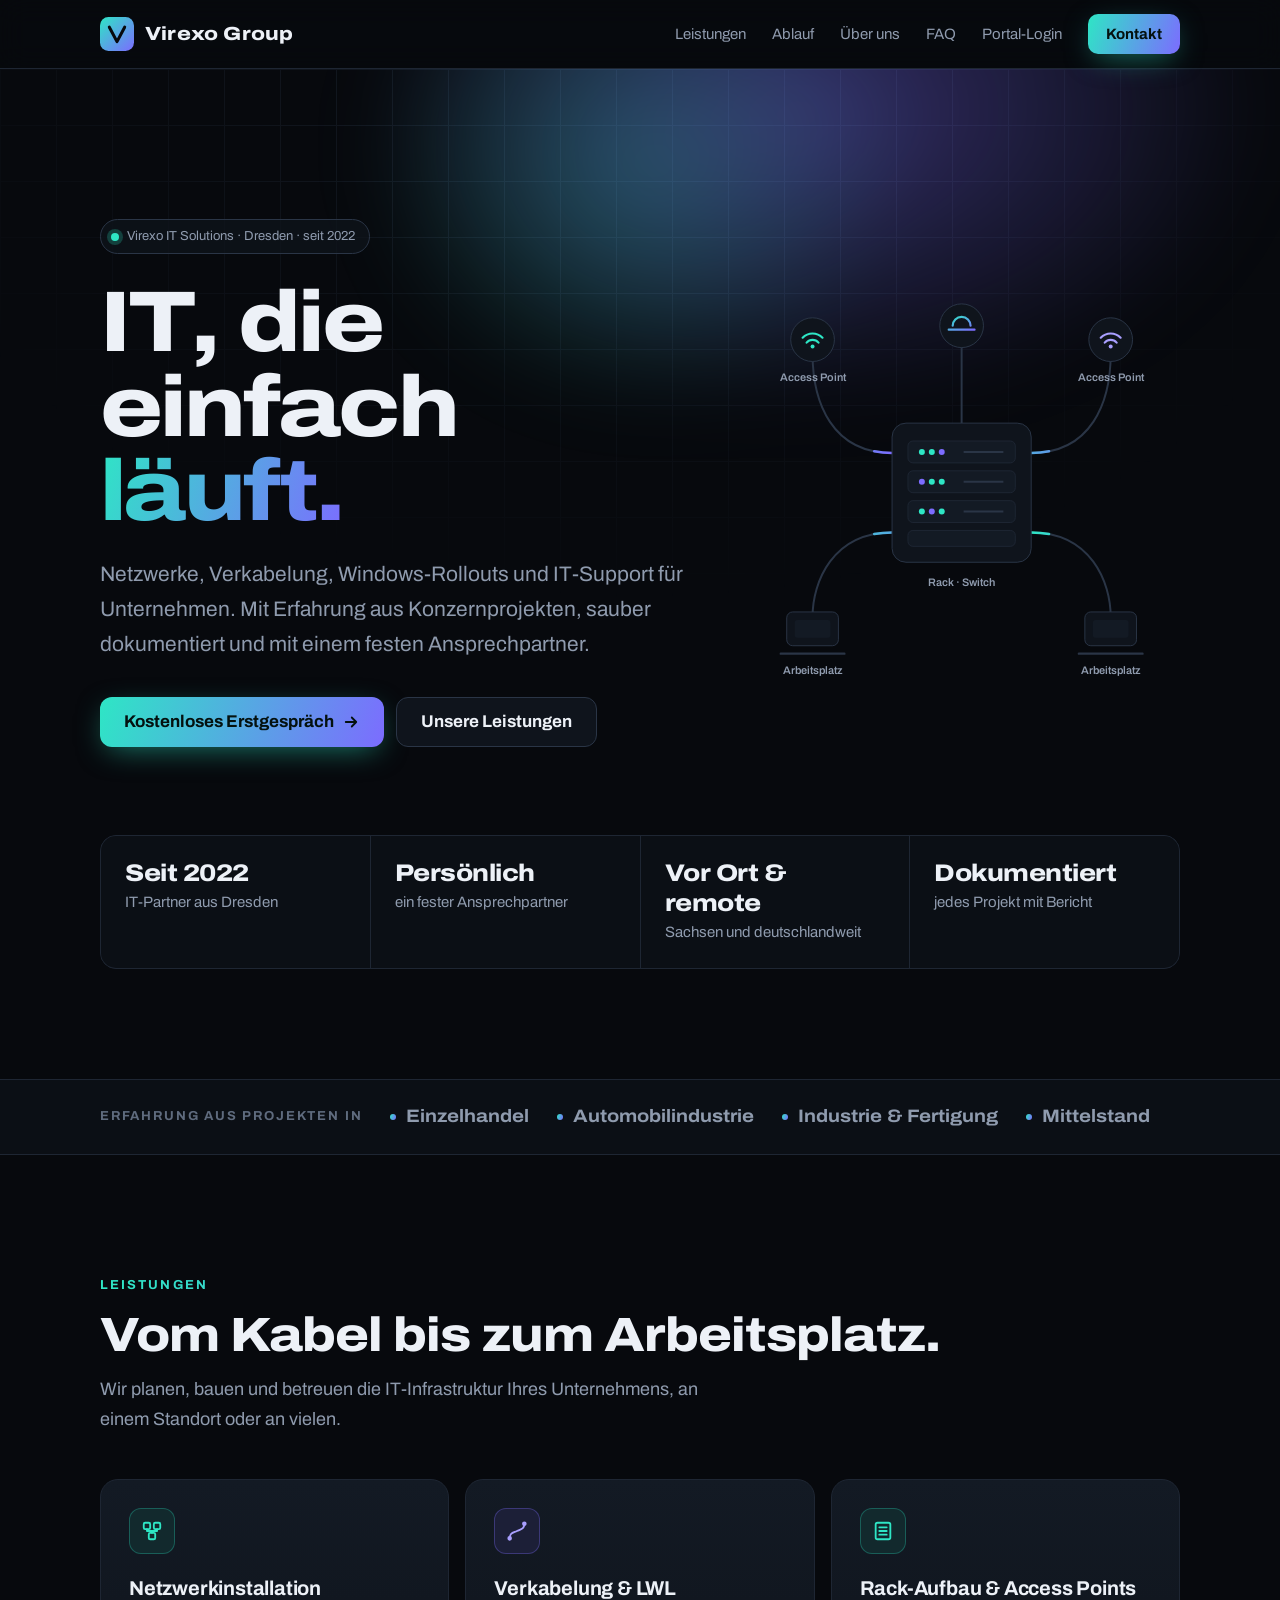
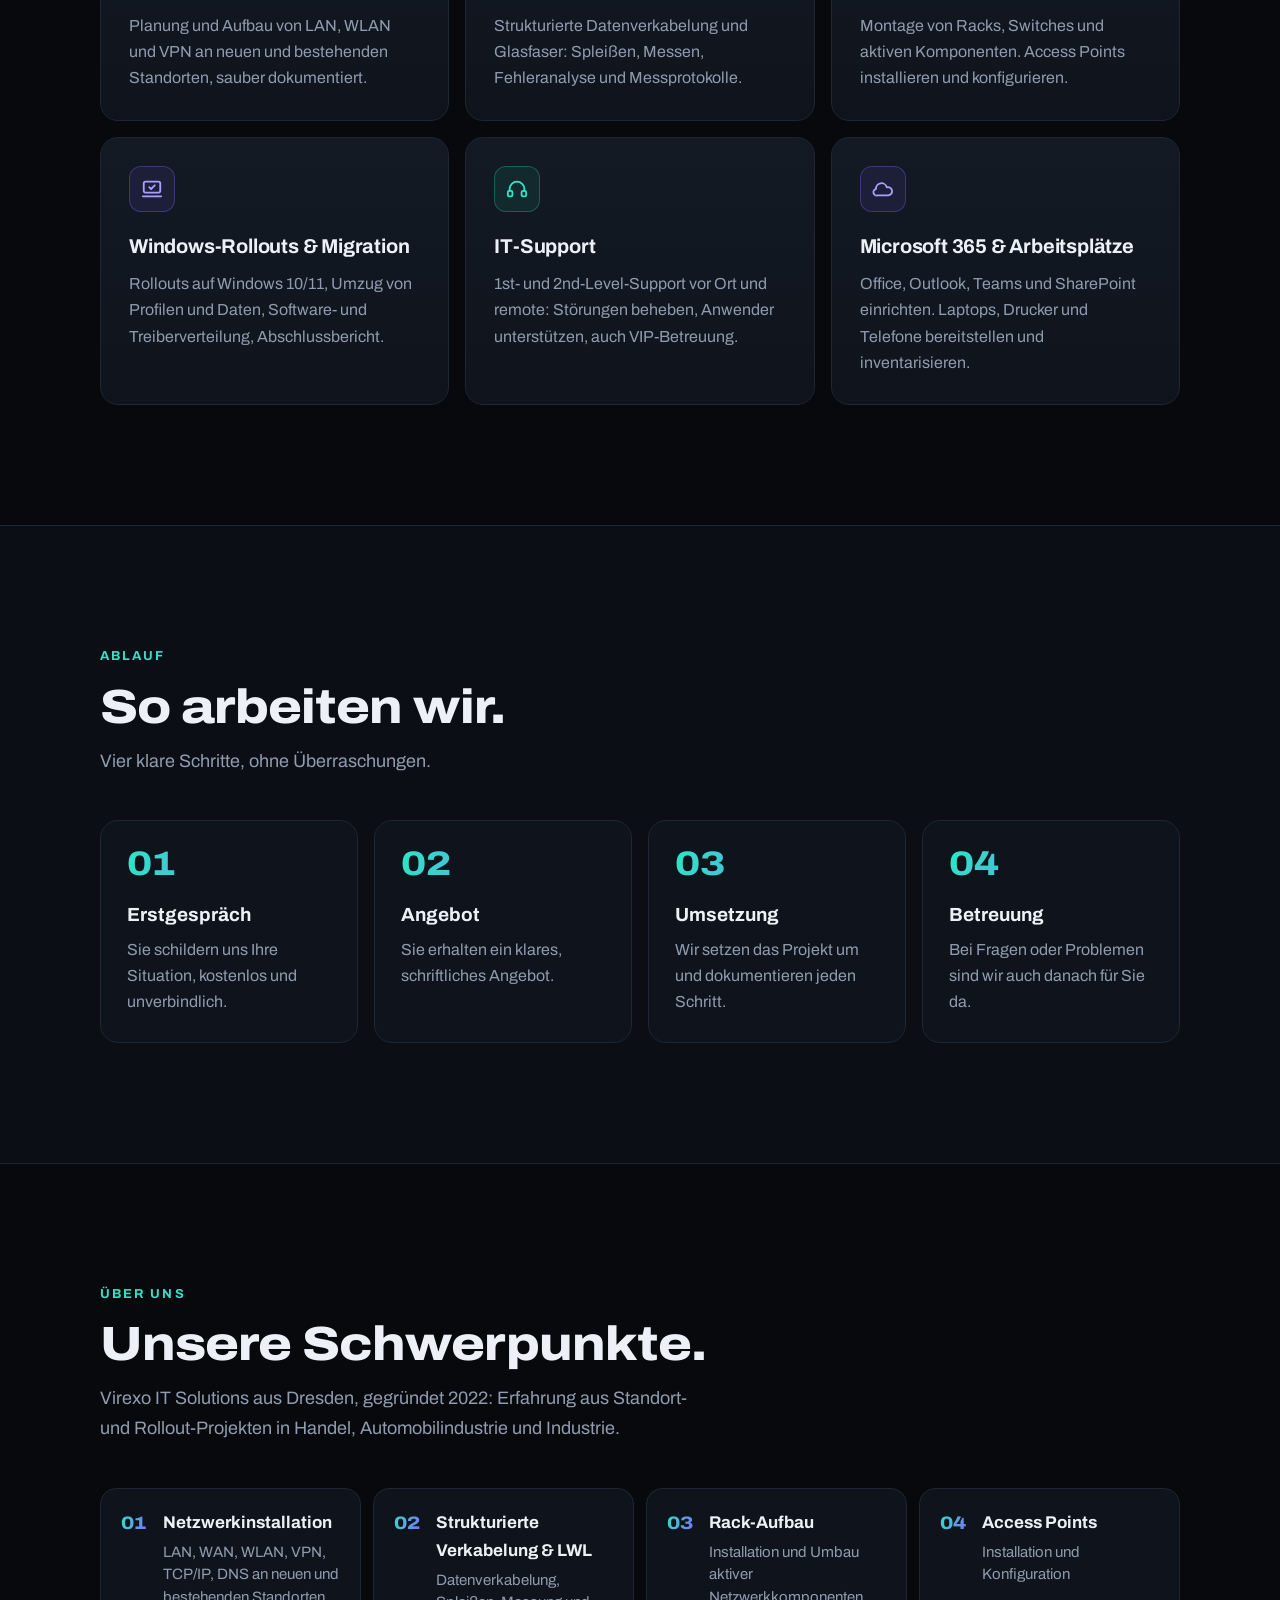
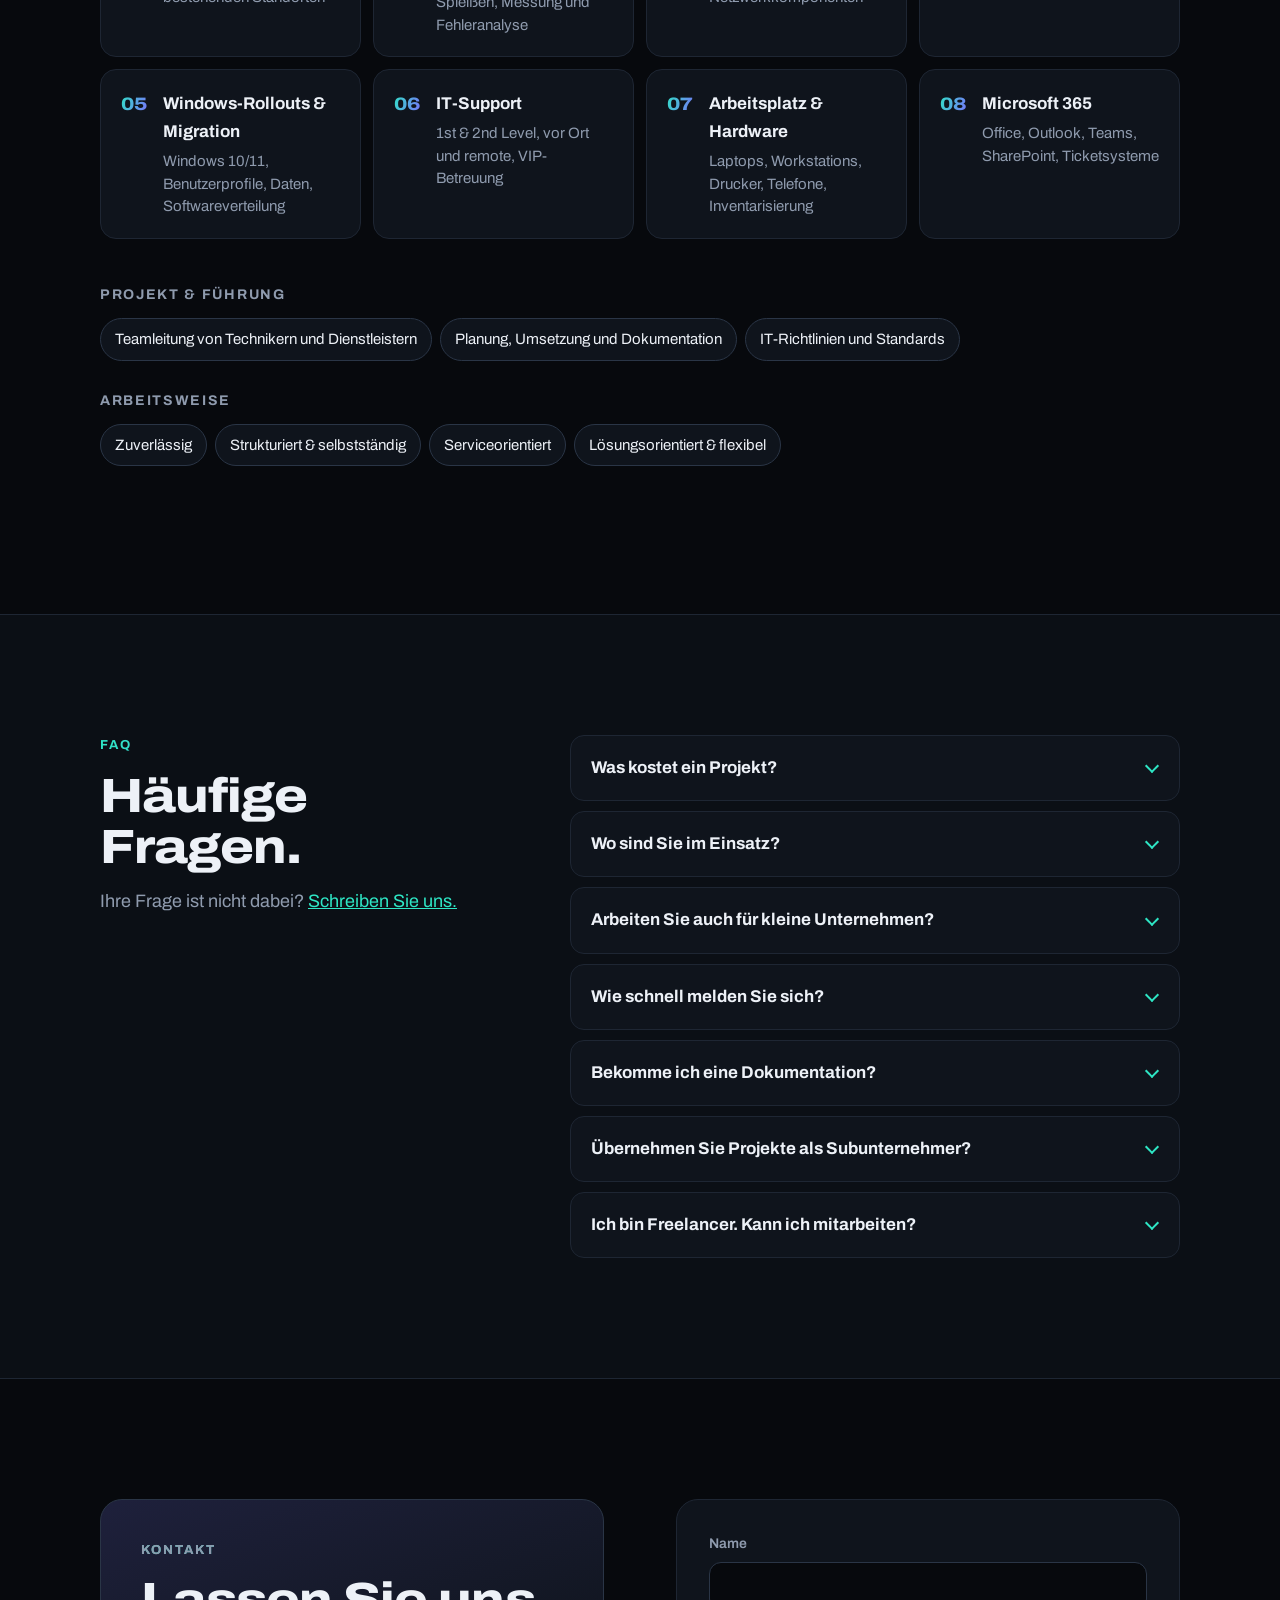
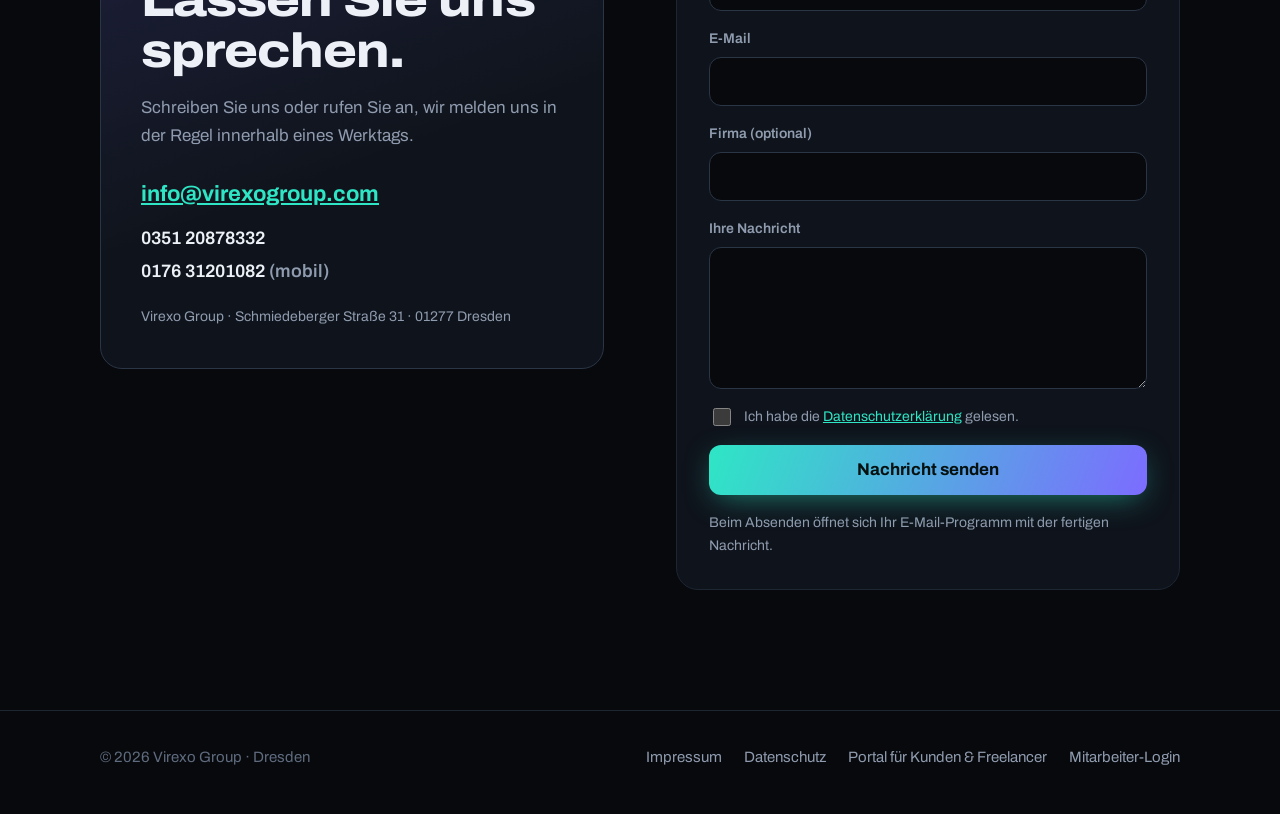
==== commit 77fab241: "Virexo Portal für Auftraggeber, Freelancer und Admin (Supabase) Co-Authored-By: Claude Opus 5.5 <nor" ====
--- a/index.html
+++ b/index.html
@@ -54,6 +54,7 @@
       <a href="#ablauf">Ablauf</a>
       <a href="#ueber">Über uns</a>
       <a href="#faq">FAQ</a>
+      <a href="portal/">Portal-Login</a>
       <a class="btn btn-sm" href="#kontakt">Kontakt</a>
     </nav>
   </div>
@@ -246,6 +247,10 @@
           <summary>Übernehmen Sie Projekte als Subunternehmer?</summary>
           <p>Ja. Wir unterstützen auch IT-Dienstleister und Generalunternehmer bei Rollouts, Netzwerkinstallationen und Verkabelung, einzeln oder mit Team.</p>
         </details>
+        <details>
+          <summary>Ich bin Freelancer. Kann ich mitarbeiten?</summary>
+          <p>Gern. Legen Sie im <a href="portal/">Virexo Portal</a> ein kostenloses Profil mit Ihren Skills an und bewerben Sie sich direkt auf offene Aufträge.</p>
+        </details>
       </div>
     </div>
   </section>
@@ -279,6 +284,7 @@
     <nav aria-label="Rechtliches">
       <a href="impressum.html">Impressum</a>
       <a href="datenschutz.html">Datenschutz</a>
+      <a href="portal/">Portal für Kunden &amp; Freelancer</a>
       <a href="/office" rel="nofollow">Mitarbeiter-Login</a>
     </nav>
   </div>
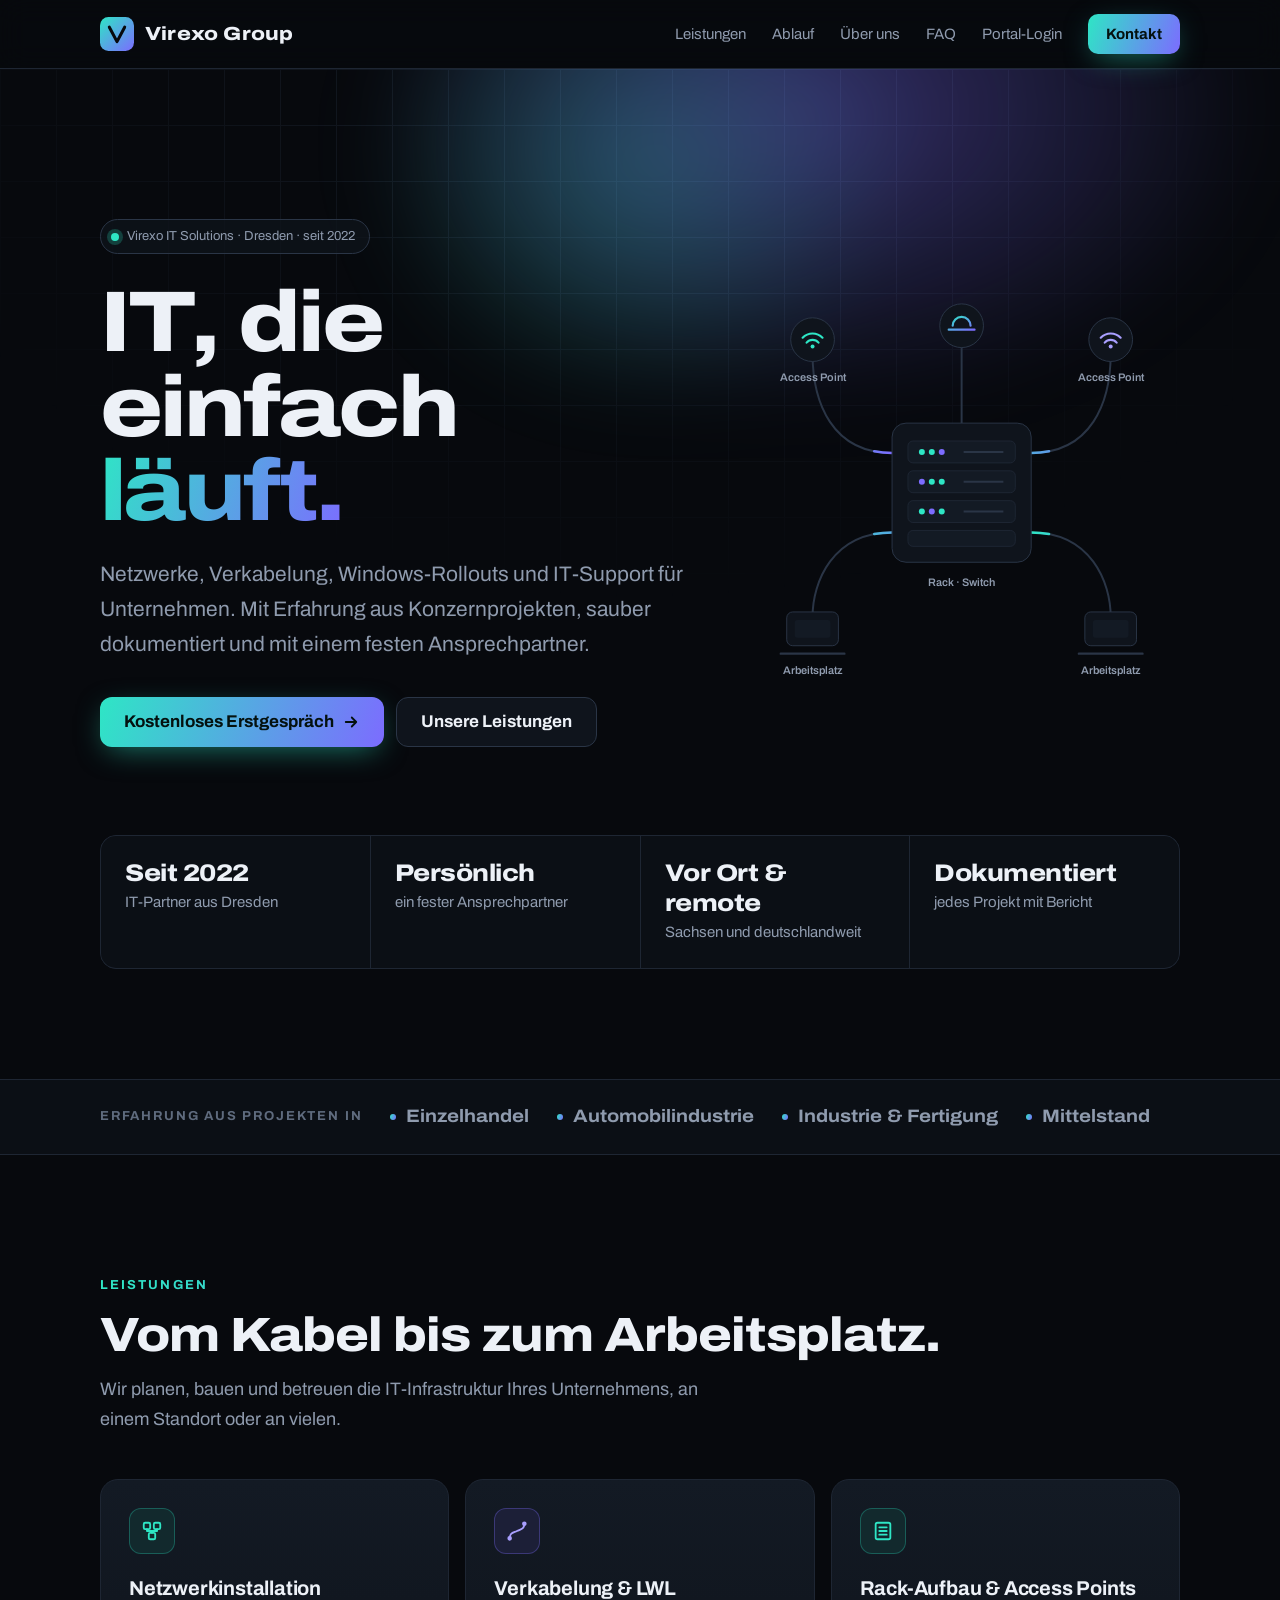
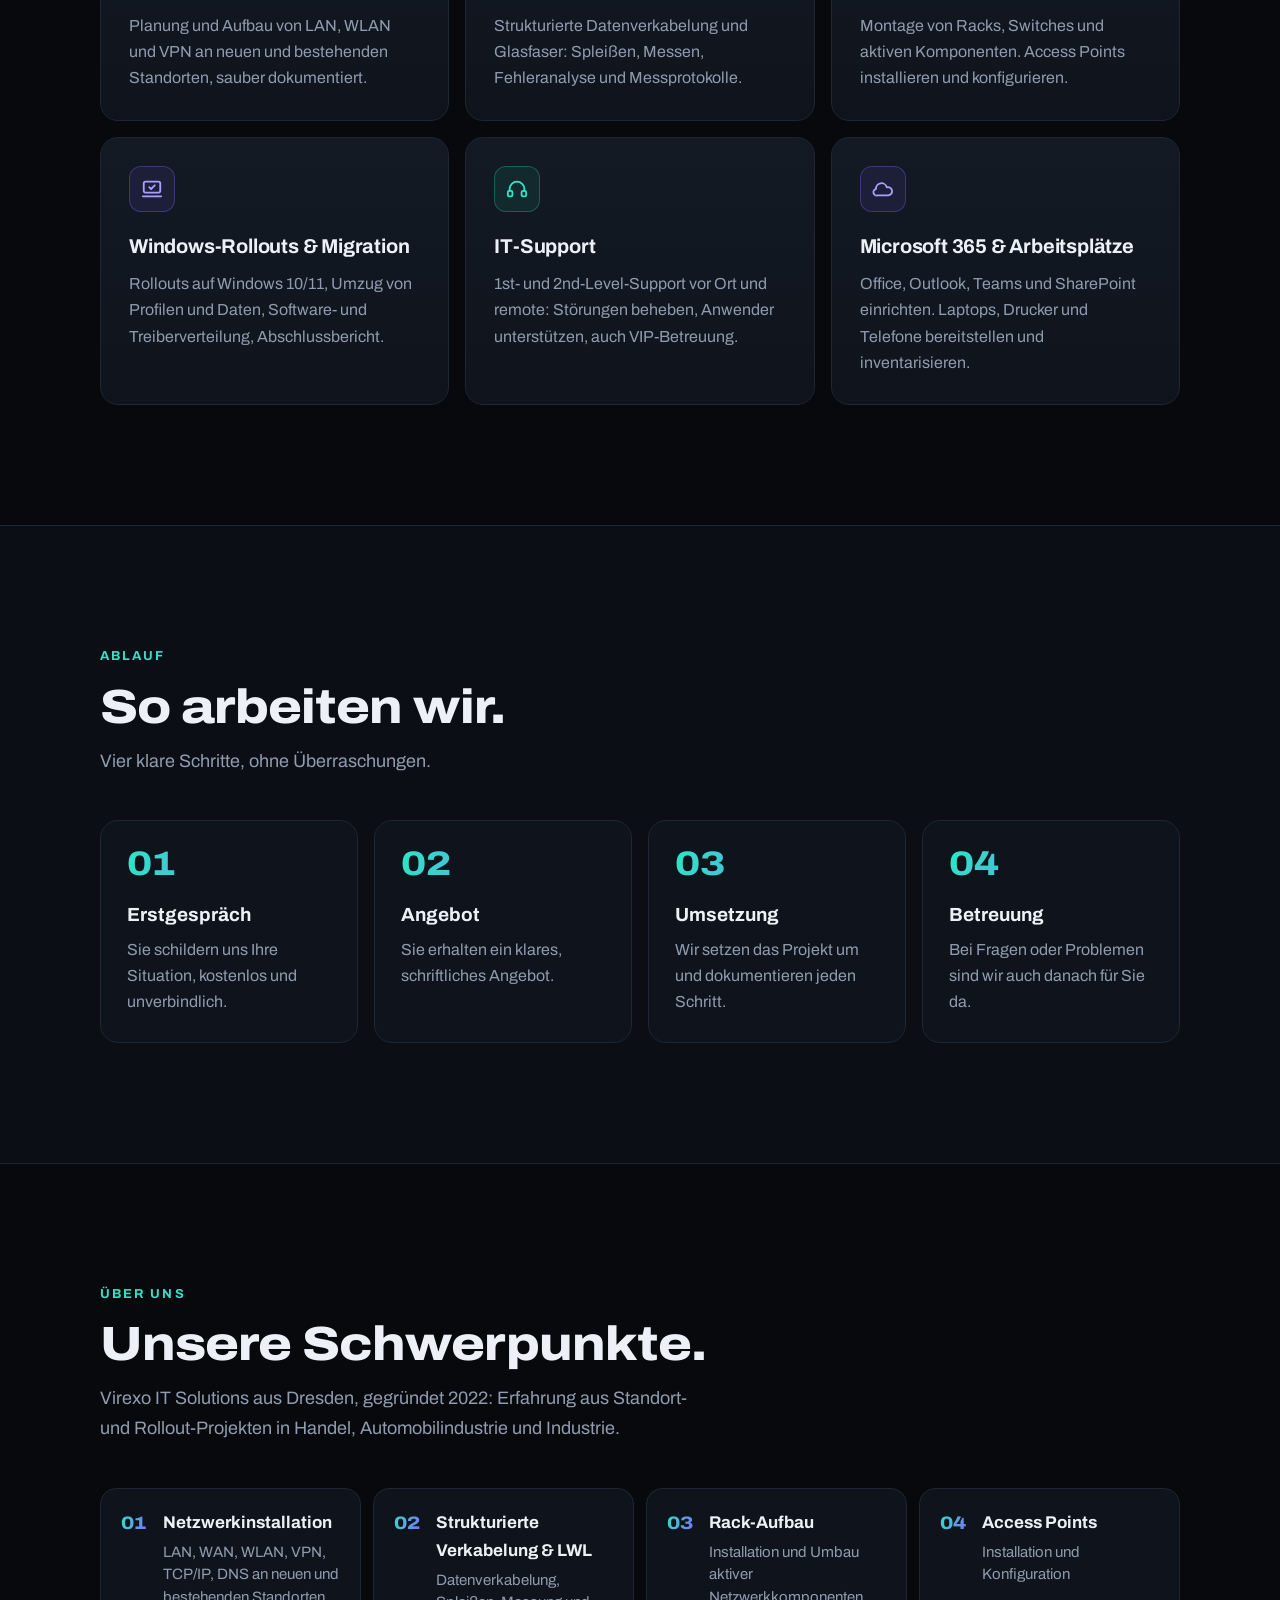
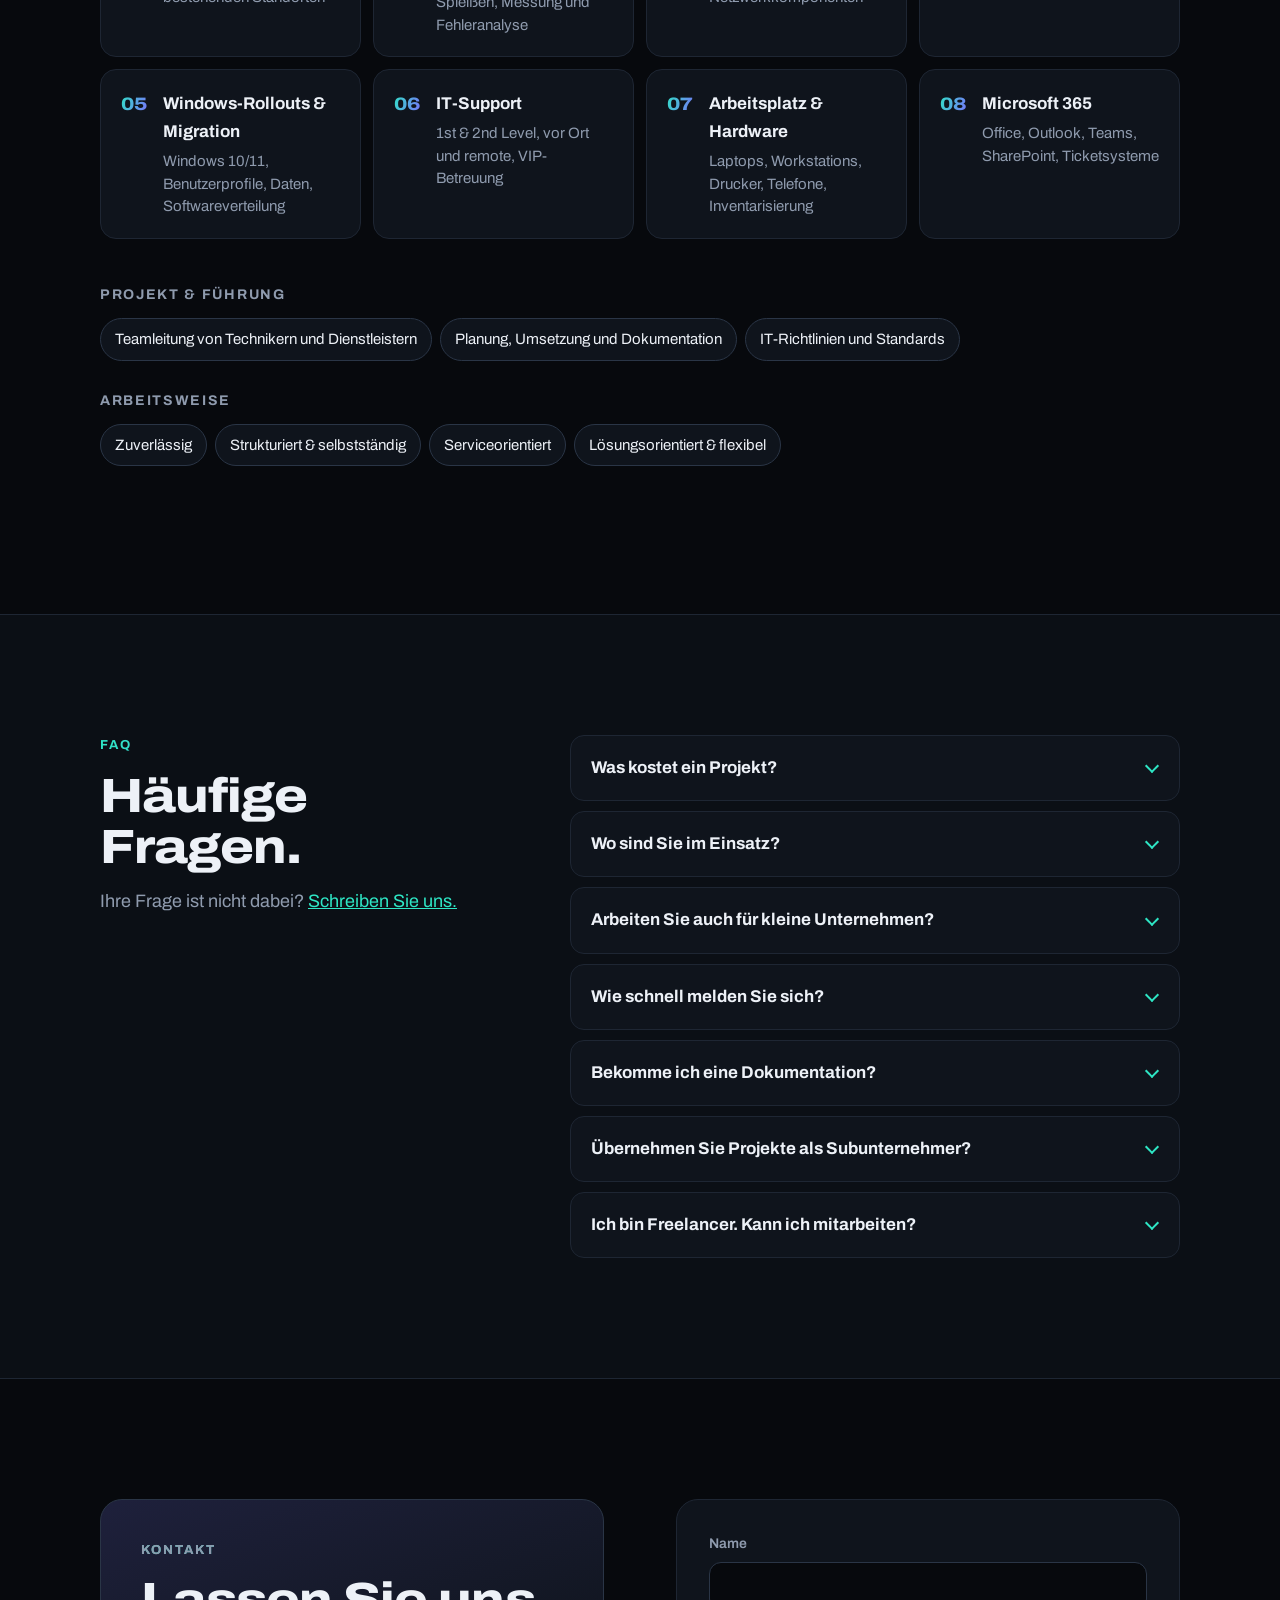
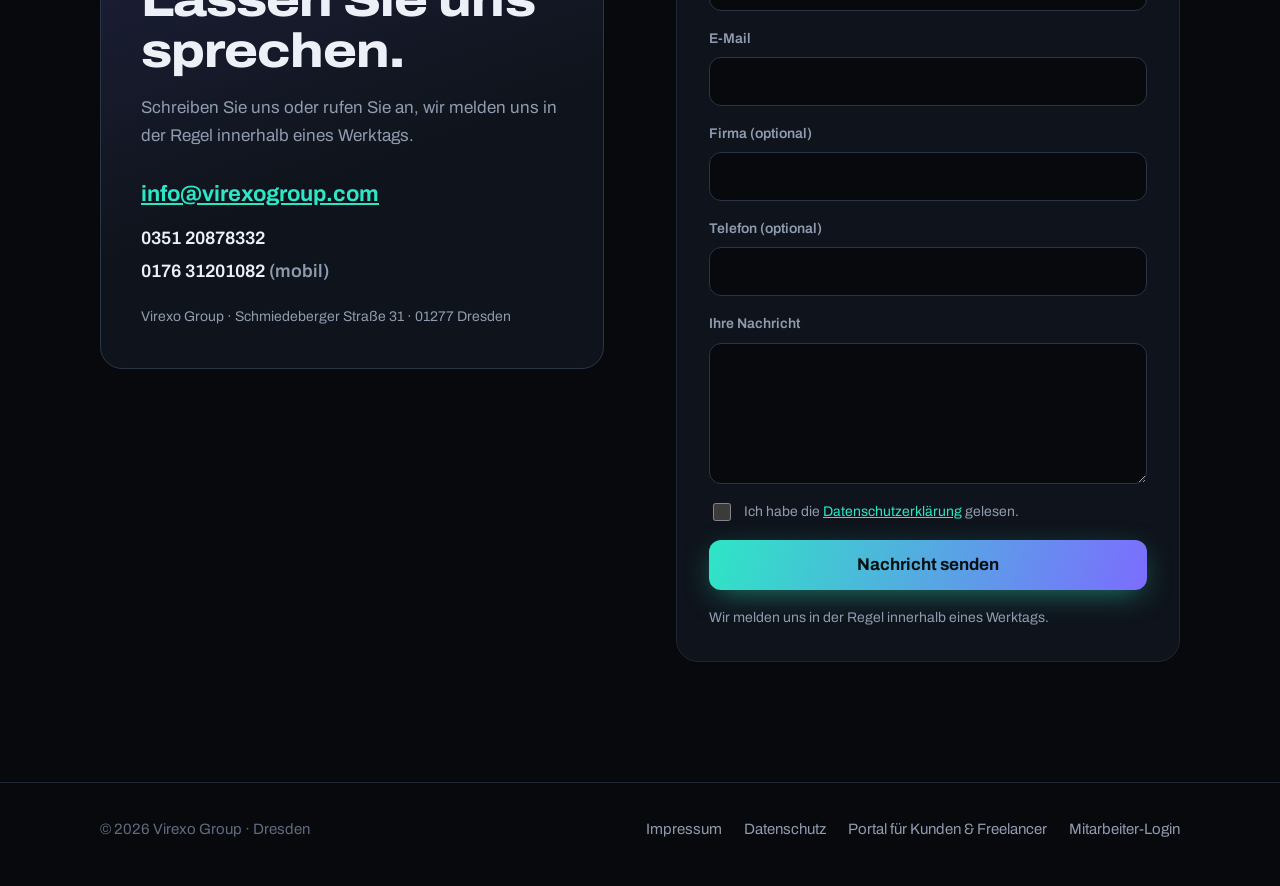
==== commit 94753cb1: "Kontaktformular speichert Anfragen, Admin-Reiter Anfragen, Link ins Virexo Office Co-Authored-By: Cl" ====
--- a/index.html
+++ b/index.html
@@ -16,7 +16,7 @@
 <link rel="icon" href="data:image/svg+xml,%3Csvg xmlns='http://www.w3.org/2000/svg' viewBox='0 0 40 40'%3E%3Cdefs%3E%3ClinearGradient id='g' x1='0' y1='0' x2='1' y2='1'%3E%3Cstop offset='0' stop-color='%232ee6c5'/%3E%3Cstop offset='1' stop-color='%237c6cff'/%3E%3C/linearGradient%3E%3C/defs%3E%3Crect width='40' height='40' rx='10' fill='url(%23g)'/%3E%3Cpath d='M11 12l9 17 9-17' fill='none' stroke='%2307090d' stroke-width='3.6' stroke-linecap='round' stroke-linejoin='round'/%3E%3C/svg%3E">
 <link rel="preconnect" href="https://fonts.googleapis.com"><link rel="preconnect" href="https://fonts.gstatic.com" crossorigin>
 <link href="https://fonts.googleapis.com/css2?family=Archivo:wdth,wght@100..125,400..800&display=swap" rel="stylesheet">
-<link rel="stylesheet" href="style.css?v=7">
+<link rel="stylesheet" href="style.css?v=9">
 <script>document.documentElement.classList.add("js");</script>
 <script type="application/ld+json">
 {
@@ -268,11 +268,13 @@
       <form id="form" class="form reveal">
         <label>Name<input name="name" required autocomplete="name"></label>
         <label>E-Mail<input name="email" type="email" required autocomplete="email"></label>
-        <label>Firma (optional)<input name="firma" autocomplete="organization"></label>
-        <label>Ihre Nachricht<textarea name="nachricht" rows="5" required></textarea></label>
+        <label>Firma (optional)<input name="firma" autocomplete="organization" maxlength="160"></label>
+        <label>Telefon (optional)<input name="telefon" type="tel" autocomplete="tel" maxlength="60"></label>
+        <label>Ihre Nachricht<textarea name="nachricht" rows="5" required maxlength="5000"></textarea></label>
+        <label class="hp" aria-hidden="true">Website<input name="website" tabindex="-1" autocomplete="off"></label>
         <label class="check"><input type="checkbox" required> <span>Ich habe die <a href="datenschutz.html">Datenschutzerklärung</a> gelesen.</span></label>
-        <button class="btn" type="submit">Nachricht senden</button>
-        <p class="muted small">Beim Absenden öffnet sich Ihr E-Mail-Programm mit der fertigen Nachricht.</p>
+        <button class="btn" type="submit" id="formBtn">Nachricht senden</button>
+        <p class="muted small" id="formStatus" role="status">Wir melden uns in der Regel innerhalb eines Werktags.</p>
       </form>
     </div>
   </section>
@@ -316,12 +318,38 @@
 }
 
 // Kontaktformular
-document.getElementById("form").addEventListener("submit", function (e) {
+var SB_URL = "https://jxpgyeafjzuhibzkrsjk.supabase.co", SB_KEY = "sb_publishable_6SWAoVkQYQx4E8n1Jv2lnQ_LMh4syLJ";
+var form = document.getElementById("form"), formBtn = document.getElementById("formBtn"), formStatus = document.getElementById("formStatus");
+function perMail(f) {
+  var betreff = "Anfrage über die Website von " + f.get("name");
+  var text = "Name: " + f.get("name") + "\nE-Mail: " + f.get("email") + "\nFirma: " + (f.get("firma") || "-") + "\nTelefon: " + (f.get("telefon") || "-") + "\n\n" + f.get("nachricht");
+  location.href = "mailto:info@virexogroup.com?subject=" + encodeURIComponent(betreff) + "&body=" + encodeURIComponent(text);
+}
+function fertig() {
+  form.replaceChildren();
+  var d = document.createElement("div"); d.className = "danke";
+  var h = document.createElement("h3"); h.textContent = "Danke, Ihre Nachricht ist angekommen.";
+  var p = document.createElement("p"); p.className = "muted"; p.textContent = "Wir melden uns in der Regel innerhalb eines Werktags bei Ihnen.";
+  d.append(h, p); form.append(d);
+}
+form.addEventListener("submit", function (e) {
   e.preventDefault();
-  var f = new FormData(this);
-  var betreff = "Anfrage über die Website von " + f.get("name");
-  var text = "Name: " + f.get("name") + "\nE-Mail: " + f.get("email") + "\nFirma: " + (f.get("firma") || "-") + "\n\n" + f.get("nachricht");
-  location.href = "mailto:info@virexogroup.com?subject=" + encodeURIComponent(betreff) + "&body=" + encodeURIComponent(text);
+  var f = new FormData(form);
+  if (f.get("website")) { fertig(); return; }
+  formBtn.disabled = true; formStatus.textContent = "Wird gesendet …";
+  fetch(SB_URL + "/rest/v1/anfragen", {
+    method: "POST",
+    headers: { apikey: SB_KEY, Authorization: "Bearer " + SB_KEY, "Content-Type": "application/json", Prefer: "return=minimal" },
+    body: JSON.stringify({ name: String(f.get("name")).trim(), email: String(f.get("email")).trim(), firma: String(f.get("firma") || "").trim(),
+      telefon: String(f.get("telefon") || "").trim(), nachricht: String(f.get("nachricht")).trim() })
+  }).then(function (r) {
+    if (!r.ok) throw new Error(r.status);
+    fertig();
+  }).catch(function () {
+    formBtn.disabled = false;
+    formStatus.textContent = "Das Senden hat nicht geklappt. Ihr E-Mail-Programm öffnet sich mit der fertigen Nachricht.";
+    perMail(f);
+  });
 });
 </script>
 </body>
--- a/style.css
+++ b/style.css
@@ -123,6 +123,10 @@
 .form input:focus, .form textarea:focus { outline: none; border-color: var(--a1); box-shadow: 0 0 0 4px color-mix(in srgb, var(--a1) 15%, transparent); }
 .form .check { display: flex; gap: 10px; align-items: flex-start; font-weight: 400; }
 .form .check input { width: 18px; height: 18px; margin-top: 3px; flex: none; accent-color: var(--a1); }
+.form .hp { position: absolute; left: -9999px; width: 1px; height: 1px; overflow: hidden; }
+.form .danke { padding: 28px 4px; text-align: center; }
+.form .danke h3 { margin: 0 0 6px; font-size: 22px; }
+.form button[disabled] { opacity: .6; cursor: wait; }
 
 /* Footer */
 .foot { padding: 34px 0 44px; color: var(--dim); font-size: 15px; border-top: 1px solid var(--line); }
